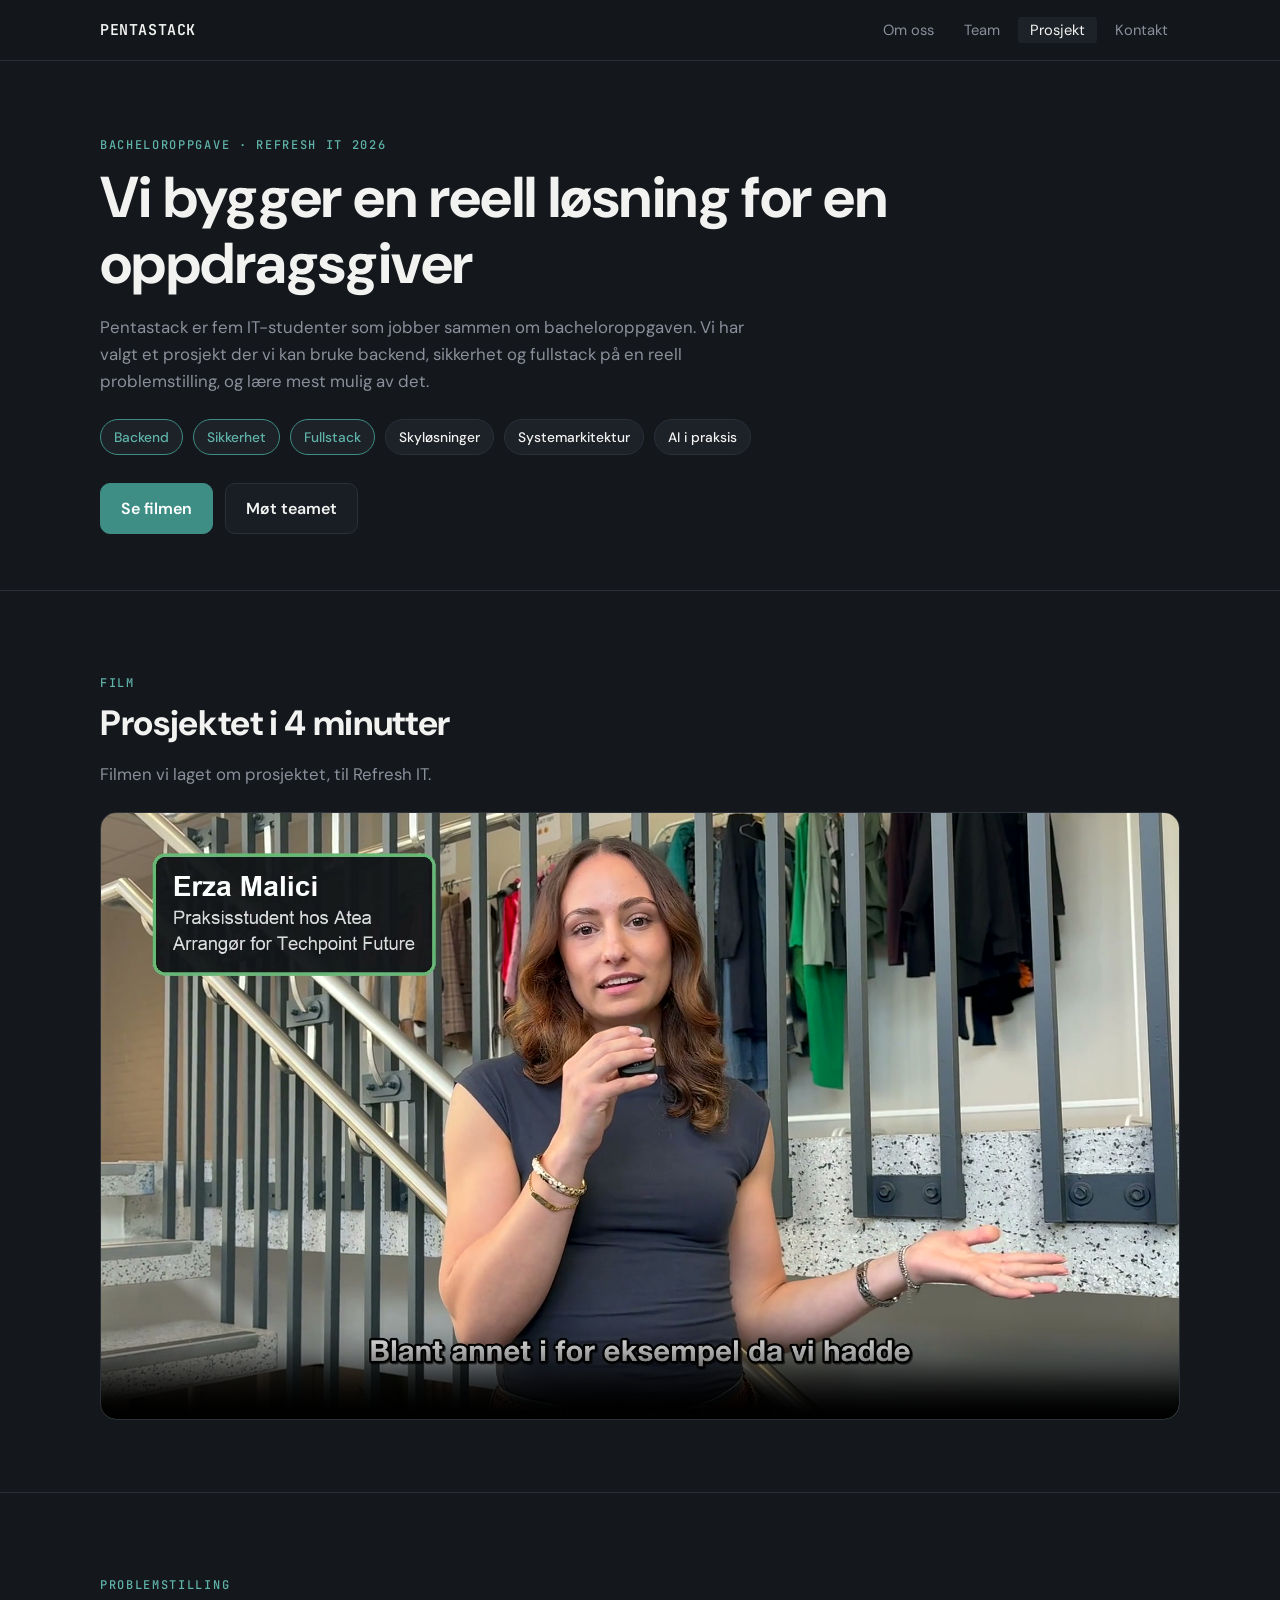
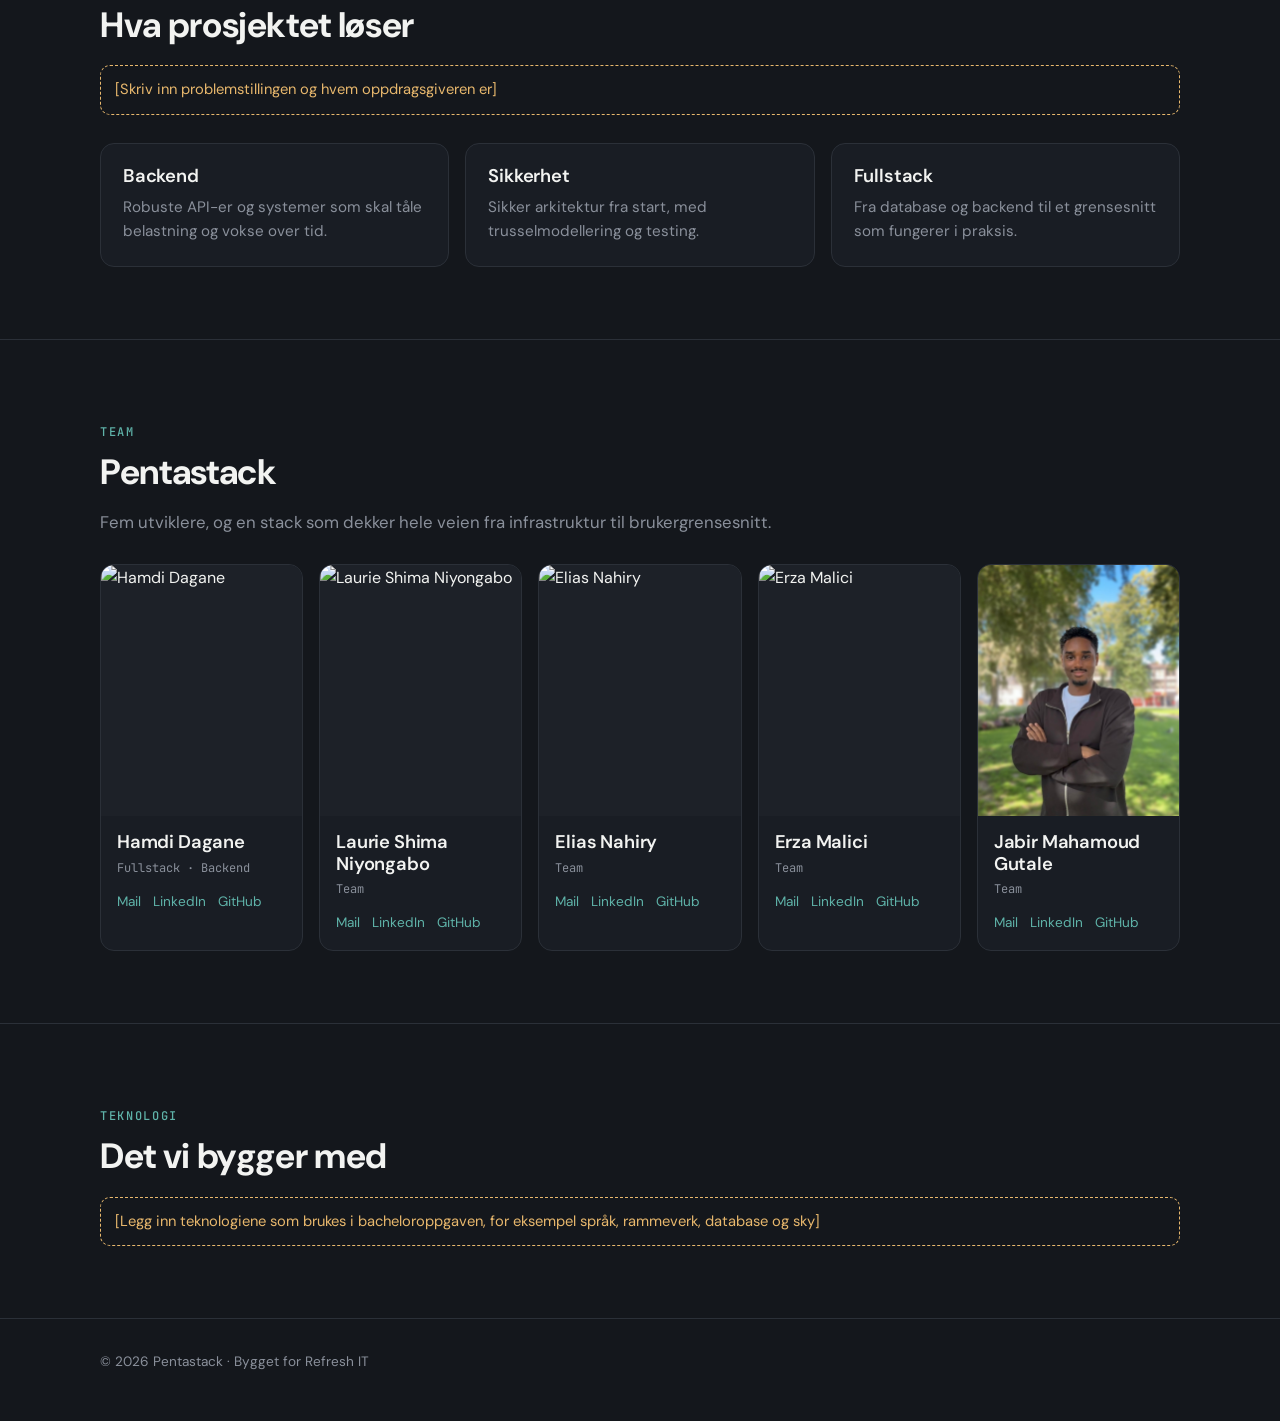
==== prosjekt.html @ d370e12f "Legg til prosjektside for bacheloroppgaven Ny side prosjekt.html med film, team og fokusområder, len" ====
<!doctype html>
<html lang="no">
<head>
<meta charset="utf-8">
<meta name="viewport" content="width=device-width, initial-scale=1">
<title>Prosjekt · Pentastack</title>
<meta name="description" content="Pentastack sin bacheloroppgave for Refresh IT 2026: backend, sikkerhet og fullstack.">
<link rel="preconnect" href="https://fonts.googleapis.com">
<link rel="preconnect" href="https://fonts.gstatic.com" crossorigin>
<link href="https://fonts.googleapis.com/css2?family=DM+Sans:wght@400;500;600;700&family=JetBrains+Mono:wght@400;500&display=swap" rel="stylesheet">
<style>
  :root {
    --ink: #14171C; --ink-soft: #1D2128; --line: #2B3038; --text: #F2F3F1; --muted: #8A909B;
    --accent: #3E8E85; --accent-soft: #5FB3A9; --surface: #191D24;
  }
  * { box-sizing: border-box; }
  html { scroll-behavior: smooth; }
  body { margin: 0; background: var(--ink); color: var(--text); font: 16px/1.6 "DM Sans", system-ui, sans-serif; -webkit-font-smoothing: antialiased; }
  a { color: inherit; }
  img { display: block; max-width: 100%; }
  .wrap { width: min(1080px, 100% - 32px); margin-inline: auto; }
  section { padding: 72px 0; border-top: 1px solid var(--line); }
  .eyebrow { font: 500 12px "JetBrains Mono", monospace; letter-spacing: .14em; text-transform: uppercase; color: var(--accent-soft); margin-bottom: 12px; }
  h1, h2, h3 { margin: 0; line-height: 1.15; letter-spacing: -.01em; }
  h1 { font-size: clamp(2.2rem, 5vw, 3.6rem); font-weight: 700; }
  h2 { font-size: clamp(1.6rem, 3.5vw, 2.2rem); font-weight: 700; margin-bottom: 12px; }
  h3 { font-size: 1.15rem; font-weight: 600; }
  .lead { color: var(--muted); max-width: 680px; font-size: 1.05rem; }

  /* Navigasjon */
  .nav { position: sticky; top: 0; z-index: 10; background: rgba(20,23,28,.92); backdrop-filter: blur(8px); border-bottom: 1px solid var(--line); }
  .nav .wrap { display: flex; align-items: center; justify-content: space-between; height: 60px; gap: 16px; }
  .brand { font: 600 15px "JetBrains Mono", monospace; text-decoration: none; letter-spacing: .04em; }
  .nav ul { display: flex; gap: 6px; list-style: none; margin: 0; padding: 0; overflow-x: auto; }
  .nav a.link { text-decoration: none; color: var(--muted); padding: 7px 12px; border-radius: 8px; font-size: .92rem; white-space: nowrap; }
  .nav a.link:hover, .nav a.link.active { color: var(--text); background: var(--ink-soft); }

  /* Hero */
  .hero { padding: 64px 0 56px; }
  .hero .meta { display: flex; flex-wrap: wrap; gap: 10px; margin-top: 24px; }
  .pill { display: inline-block; padding: 6px 13px; border-radius: 999px; border: 1px solid var(--line); background: var(--ink-soft); font-size: .86rem; font-weight: 500; color: var(--text); }
  .pill.accent { border-color: var(--accent); color: var(--accent-soft); }
  .btns { display: flex; flex-wrap: wrap; gap: 12px; margin-top: 28px; }
  .btn { display: inline-flex; align-items: center; padding: 12px 20px; border-radius: 10px; font-weight: 600; text-decoration: none; border: 1px solid var(--line); background: var(--surface); }
  .btn.primary { background: var(--accent); border-color: var(--accent); color: #fff; }

  /* Video */
  .video { border-radius: 16px; overflow: hidden; border: 1px solid var(--line); background: #000; }
  .video video { width: 100%; display: block; }

  /* Kort */
  .grid { display: grid; grid-template-columns: repeat(auto-fit, minmax(230px, 1fr)); gap: 16px; margin-top: 28px; }
  .card { background: var(--surface); border: 1px solid var(--line); border-radius: 14px; padding: 22px; }
  .card p { color: var(--muted); margin: 8px 0 0; font-size: .95rem; }
  .placeholder { color: #E8B86D; border: 1px dashed #E8B86D; border-radius: 10px; padding: 12px 14px; font-size: .92rem; }

  /* Team */
  .team { display: grid; grid-template-columns: repeat(auto-fit, minmax(200px, 1fr)); gap: 16px; margin-top: 28px; }
  .member { background: var(--surface); border: 1px solid var(--line); border-radius: 14px; overflow: hidden; }
  .member img { width: 100%; aspect-ratio: 4 / 5; object-fit: cover; object-position: 50% 25%; background: var(--ink-soft); }
  .member .info { padding: 16px; }
  .member small { color: var(--muted); font-family: "JetBrains Mono", monospace; font-size: .75rem; }
  .member .links { display: flex; gap: 12px; margin-top: 12px; font-size: .85rem; }
  .member .links a { color: var(--accent-soft); text-decoration: none; }
  .member .links a:hover { text-decoration: underline; }

  footer { padding: 32px 0 48px; border-top: 1px solid var(--line); color: var(--muted); font-size: .85rem; }
  @media (max-width: 640px) { section { padding: 52px 0; } .nav ul { display: none; } }
</style>
</head>
<body>

<nav class="nav">
  <div class="wrap">
    <a href="index.html" class="brand">PENTASTACK</a>
    <ul>
      <li><a class="link" href="index.html#om">Om oss</a></li>
      <li><a class="link" href="index.html#team">Team</a></li>
      <li><a class="link active" href="prosjekt.html">Prosjekt</a></li>
      <li><a class="link" href="index.html#kontakt">Kontakt</a></li>
    </ul>
  </div>
</nav>

<header class="hero">
  <div class="wrap">
    <p class="eyebrow">Bacheloroppgave · Refresh IT 2026</p>
    <h1>Vi bygger en reell løsning for en oppdragsgiver</h1>
    <p class="lead">Pentastack er fem IT-studenter som jobber sammen om bacheloroppgaven. Vi har valgt et prosjekt der vi kan bruke backend, sikkerhet og fullstack på en reell problemstilling, og lære mest mulig av det.</p>
    <div class="meta">
      <span class="pill accent">Backend</span>
      <span class="pill accent">Sikkerhet</span>
      <span class="pill accent">Fullstack</span>
      <span class="pill">Skyløsninger</span>
      <span class="pill">Systemarkitektur</span>
      <span class="pill">AI i praksis</span>
    </div>
    <div class="btns">
      <a class="btn primary" href="#film">Se filmen</a>
      <a class="btn" href="#team">Møt teamet</a>
    </div>
  </div>
</header>

<section id="film">
  <div class="wrap">
    <p class="eyebrow">Film</p>
    <h2>Prosjektet i 4 minutter</h2>
    <p class="lead">Filmen vi laget om prosjektet, til Refresh IT.</p>
    <div class="video" style="margin-top:24px">
      <video controls playsinline preload="metadata" poster="assets/video/refreshit-poster.jpg">
        <source src="assets/video/pentastack.mp4" type="video/mp4">
        Nettleseren din støtter ikke video.
      </video>
    </div>
  </div>
</section>

<section id="om">
  <div class="wrap">
    <p class="eyebrow">Problemstilling</p>
    <h2>Hva prosjektet løser</h2>
    <div class="placeholder" style="margin-top:20px">[Skriv inn problemstillingen og hvem oppdragsgiveren er]</div>
    <div class="grid">
      <div class="card"><h3>Backend</h3><p>Robuste API-er og systemer som skal tåle belastning og vokse over tid.</p></div>
      <div class="card"><h3>Sikkerhet</h3><p>Sikker arkitektur fra start, med trusselmodellering og testing.</p></div>
      <div class="card"><h3>Fullstack</h3><p>Fra database og backend til et grensesnitt som fungerer i praksis.</p></div>
    </div>
  </div>
</section>

<section id="team">
  <div class="wrap">
    <p class="eyebrow">Team</p>
    <h2>Pentastack</h2>
    <p class="lead">Fem utviklere, og en stack som dekker hele veien fra infrastruktur til brukergrensesnitt.</p>
    <div class="team">
      <div class="member"><img src="assets/Portretter/HamdiPortrett.PNG" alt="Hamdi Dagane"><div class="info"><h3>Hamdi Dagane</h3><small>Fullstack · Backend</small><div class="links"><a href="mailto:hamdi2005dagane@hotmail.com">Mail</a><a href="https://www.linkedin.com/in/hamdi-a-dagane-592a52226/">LinkedIn</a><a href="https://github.com/Hamdi205">GitHub</a></div></div></div>
      <div class="member"><img src="assets/Portretter/LauriePorttrett.PNG" alt="Laurie Shima Niyongabo"><div class="info"><h3>Laurie Shima Niyongabo</h3><small>Team</small><div class="links"><a href="mailto:laurie.niyongabo@gmail.com">Mail</a><a href="https://www.linkedin.com/in/laurie-shima-niyongabo-3408b9352/">LinkedIn</a><a href="https://github.com/laurieniyongabo">GitHub</a></div></div></div>
      <div class="member"><img src="assets/Portretter/EliasPortrett.PNG" alt="Elias Nahiry"><div class="info"><h3>Elias Nahiry</h3><small>Team</small><div class="links"><a href="mailto:esnahiry@uia.no">Mail</a><a href="https://www.linkedin.com/in/elias-nahiry-025734388/">LinkedIn</a><a href="https://github.com/eliasnahiry">GitHub</a></div></div></div>
      <div class="member"><img src="assets/Portretter/ErzaPortrett.PNG" alt="Erza Malici"><div class="info"><h3>Erza Malici</h3><small>Team</small><div class="links"><a href="mailto:erzam@uia.no">Mail</a><a href="https://www.linkedin.com/in/erza-malici/">LinkedIn</a><a href="https://github.com/erzamalici">GitHub</a></div></div></div>
      <div class="member"><img src="assets/Portretter/JabirPortrett.jpg" alt="Jabir Mahamoud Gutale"><div class="info"><h3>Jabir Mahamoud Gutale</h3><small>Team</small><div class="links"><a href="mailto:Jabirmg1911@gmail.com">Mail</a><a href="https://www.linkedin.com/in/jabir-mahamoud-gutale/">LinkedIn</a><a href="https://github.com/JabirMAG">GitHub</a></div></div></div>
    </div>
  </div>
</section>

<section id="teknologi">
  <div class="wrap">
    <p class="eyebrow">Teknologi</p>
    <h2>Det vi bygger med</h2>
    <div class="placeholder" style="margin-top:20px">[Legg inn teknologiene som brukes i bacheloroppgaven, for eksempel språk, rammeverk, database og sky]</div>
  </div>
</section>

<footer>
  <div class="wrap">© 2026 Pentastack · Bygget for Refresh IT</div>
</footer>

</body>
</html>
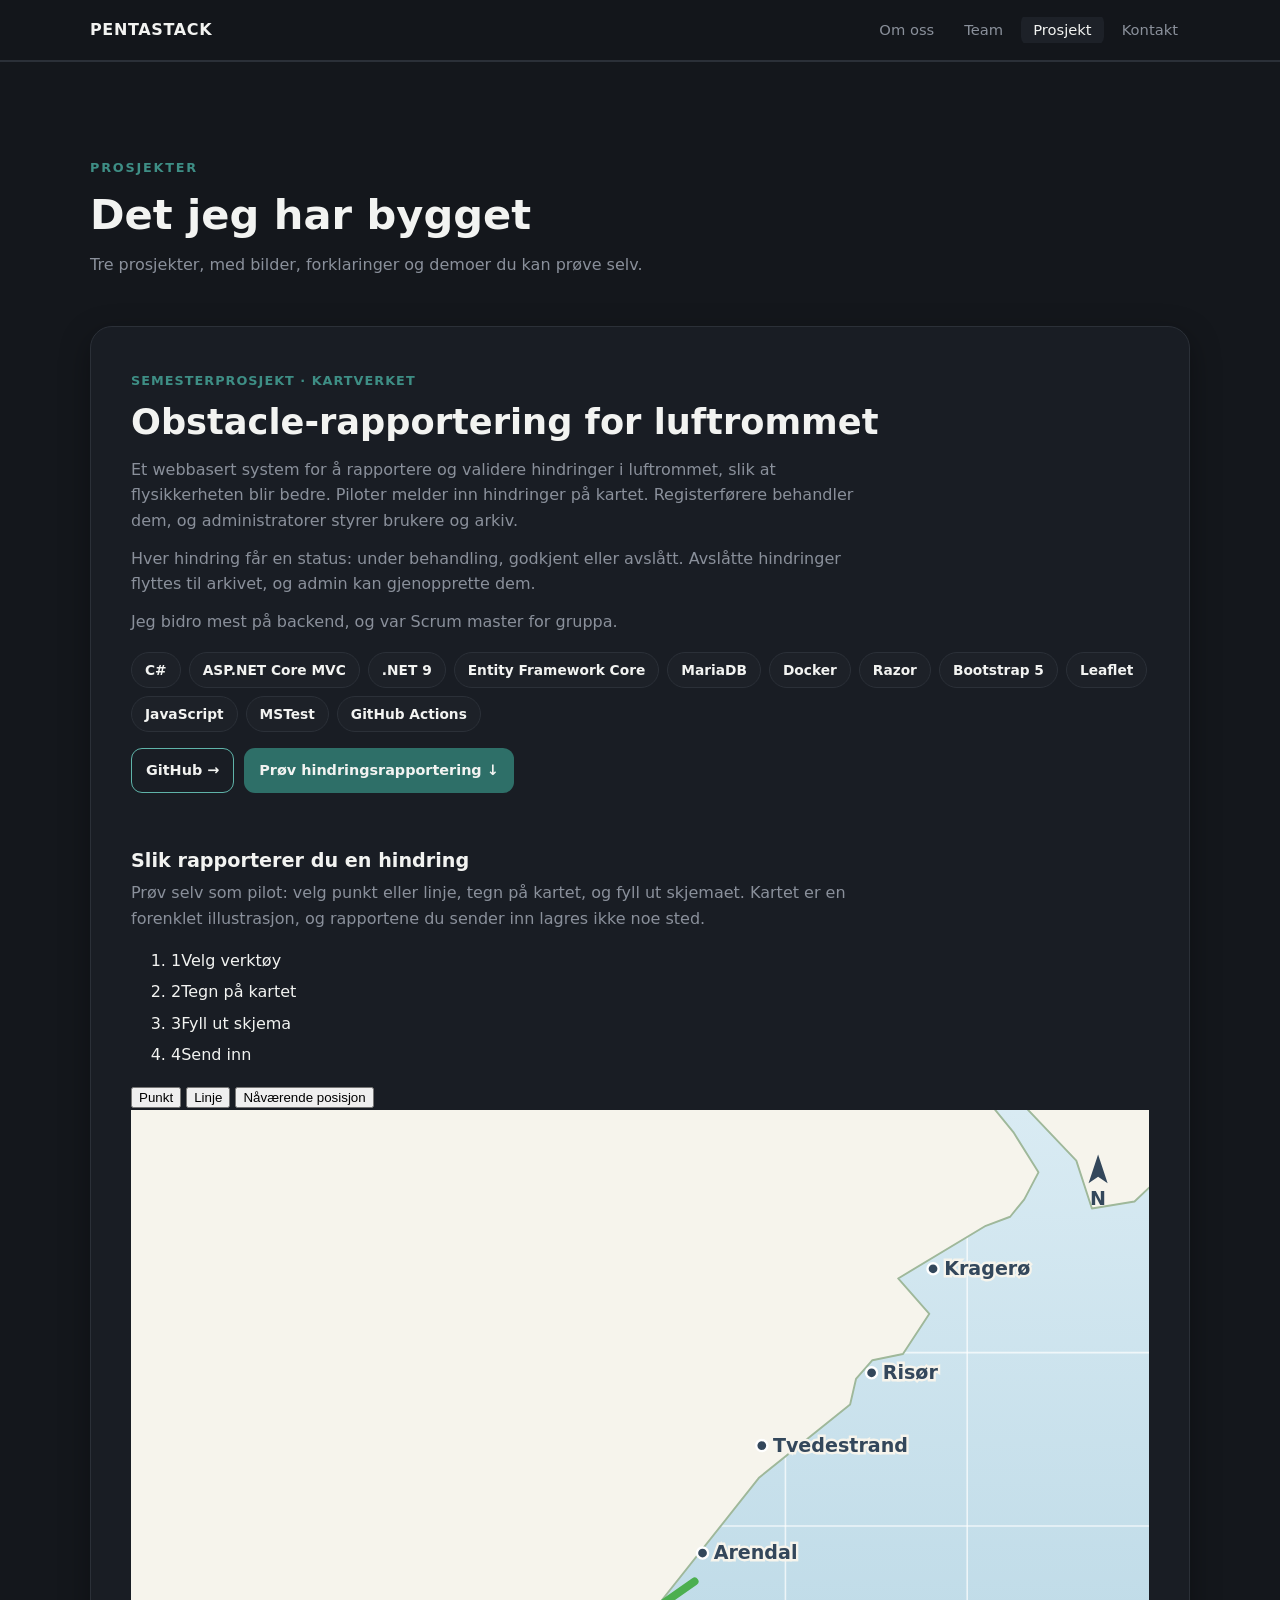
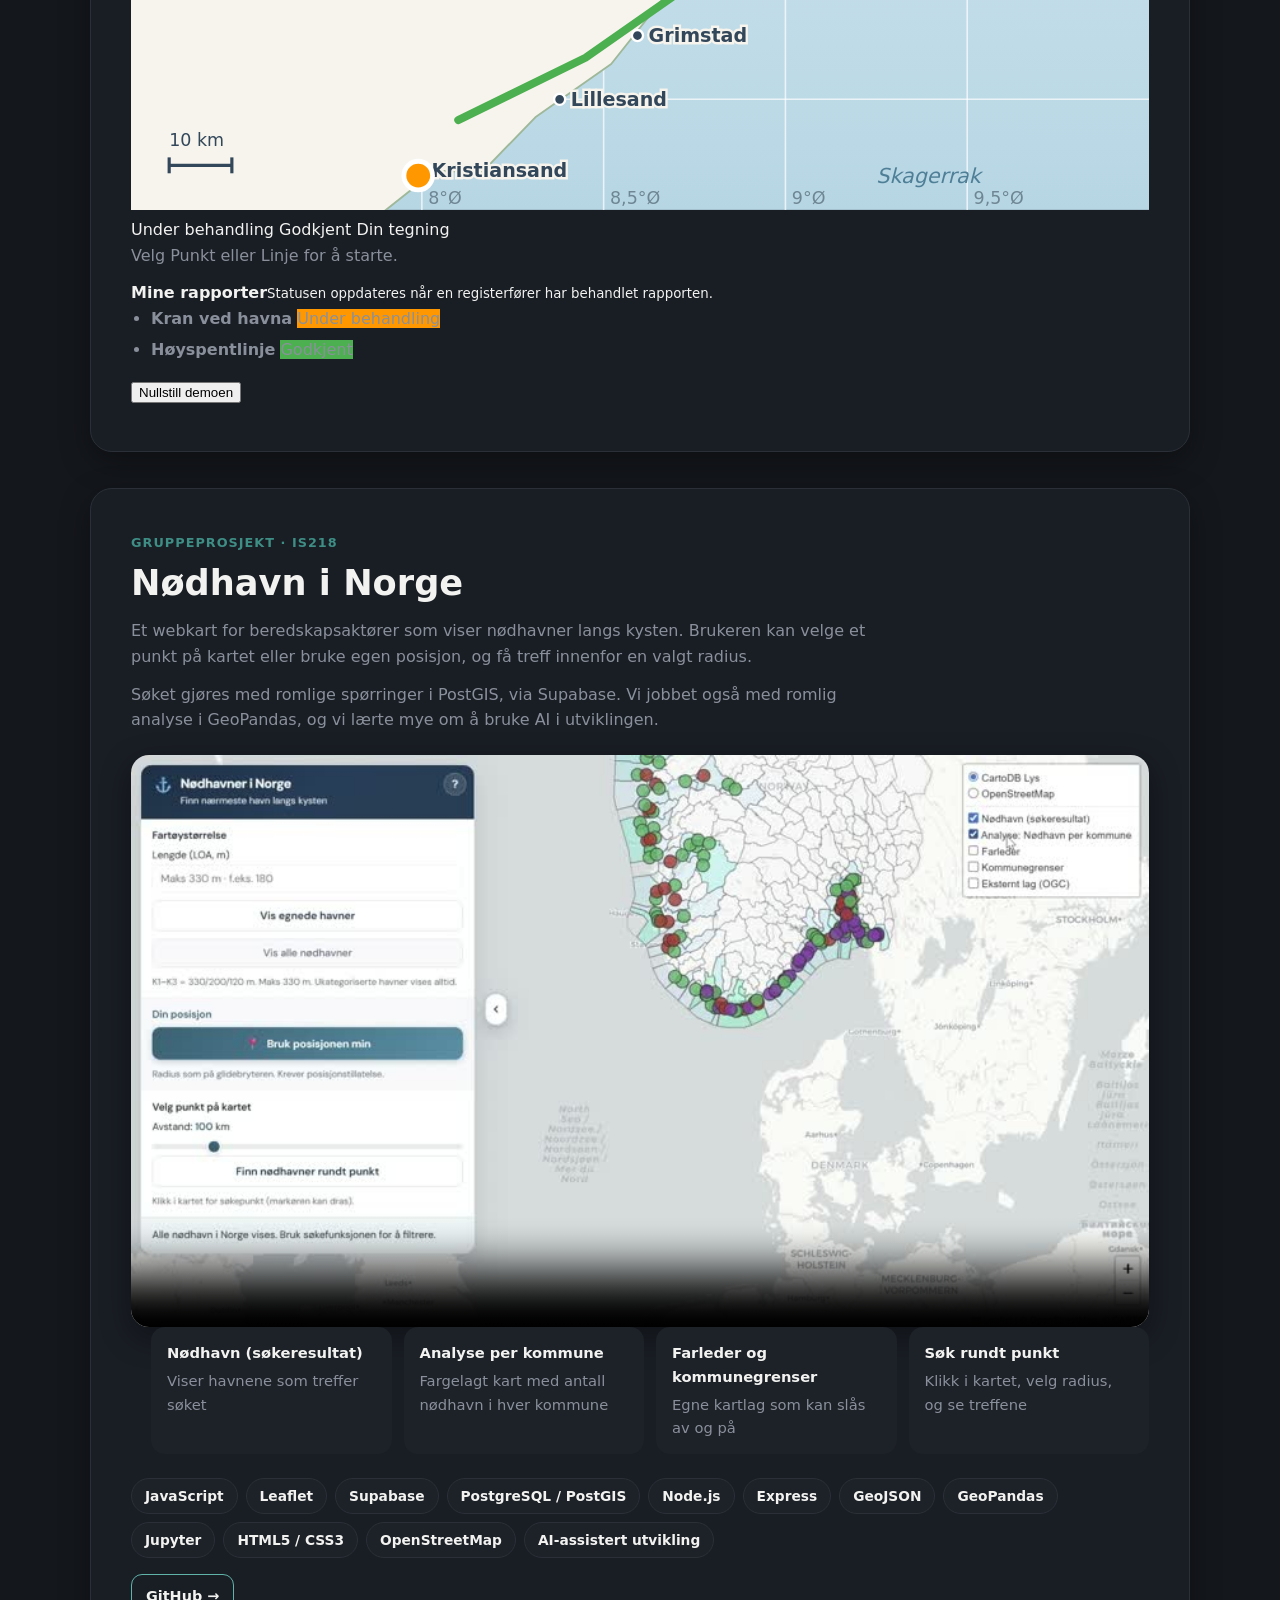
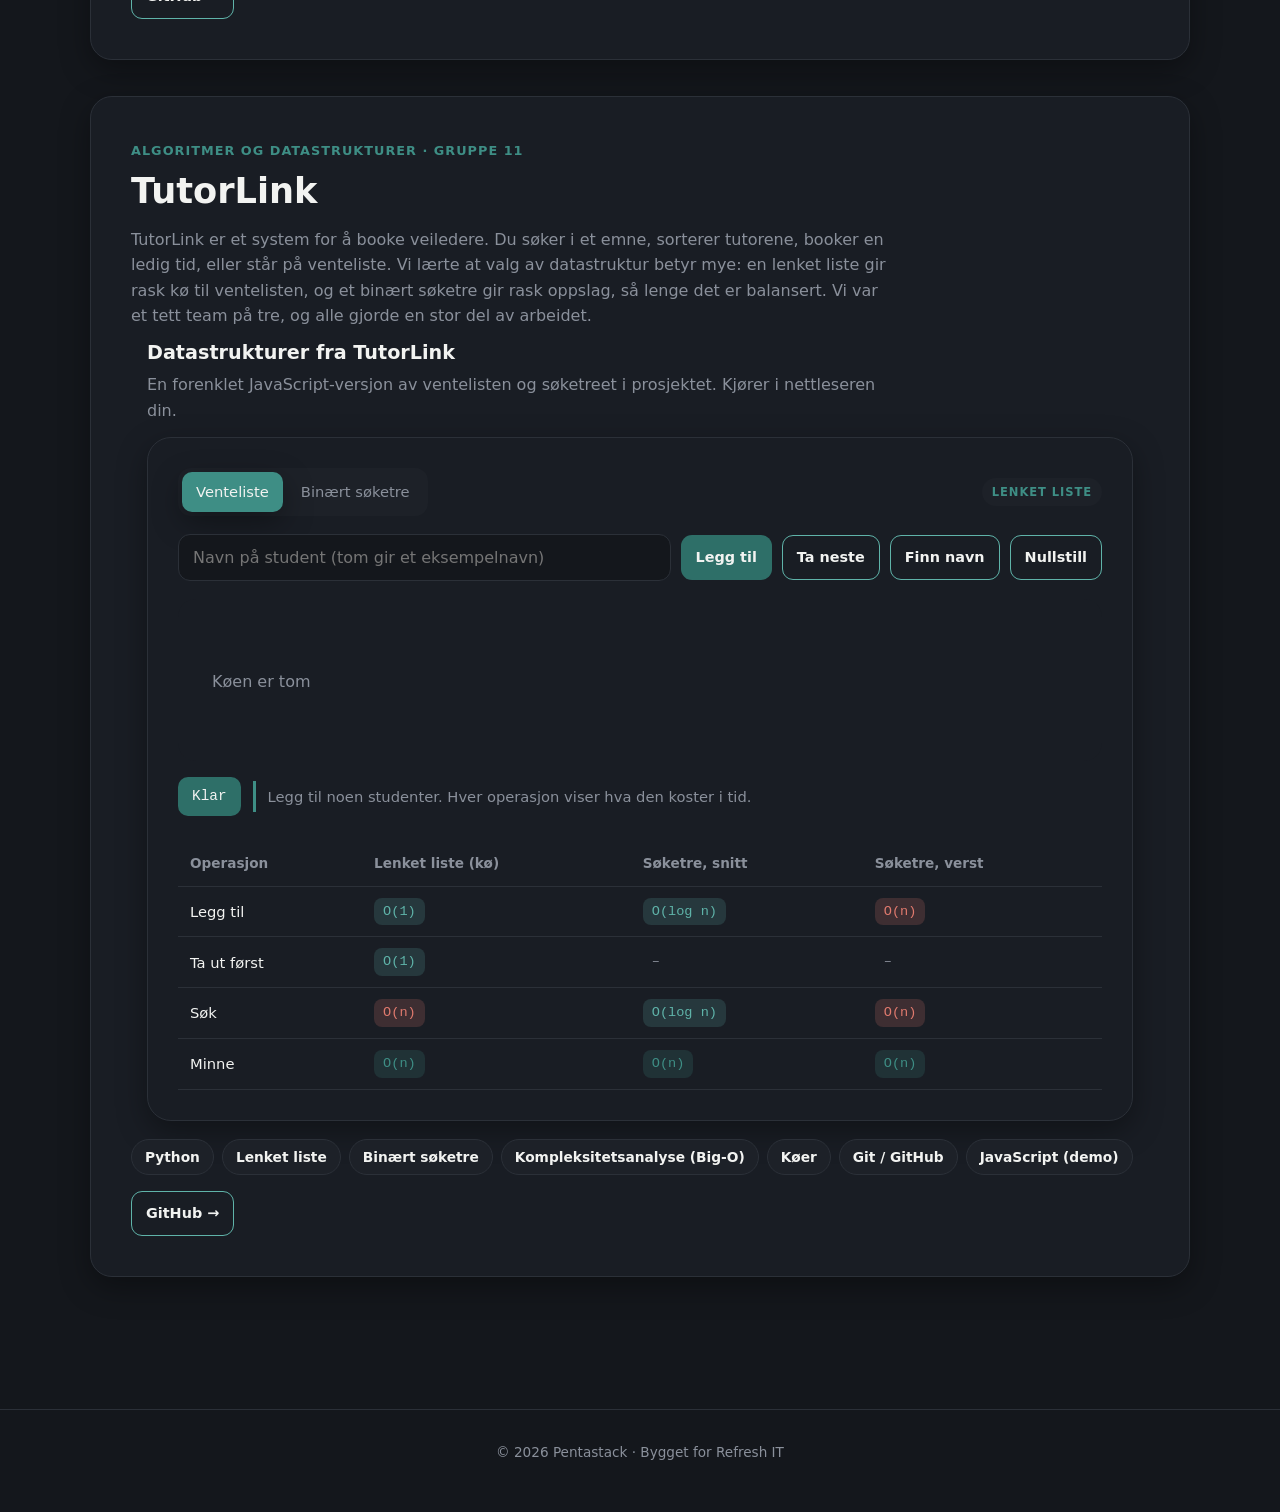
==== commit 299470da: "Prosjektsiden i samme oppsett som portefølje-prosjektene Viser Kartverket, Nødhavn og TutorLink med " ====
--- a/prosjekt.html
+++ b/prosjekt.html
@@ -1,72 +1,14 @@
 <!doctype html>
-<html lang="no">
+<html lang="no" data-theme="dark">
 <head>
 <meta charset="utf-8">
 <meta name="viewport" content="width=device-width, initial-scale=1">
 <title>Prosjekt · Pentastack</title>
-<meta name="description" content="Pentastack sin bacheloroppgave for Refresh IT 2026: backend, sikkerhet og fullstack.">
+<meta name="description" content="Pentastack sine prosjekter: Kartverket, Nødhavn og TutorLink, med demoer og lenker til GitHub.">
 <link rel="preconnect" href="https://fonts.googleapis.com">
 <link rel="preconnect" href="https://fonts.gstatic.com" crossorigin>
-<link href="https://fonts.googleapis.com/css2?family=DM+Sans:wght@400;500;600;700&family=JetBrains+Mono:wght@400;500&display=swap" rel="stylesheet">
-<style>
-  :root {
-    --ink: #14171C; --ink-soft: #1D2128; --line: #2B3038; --text: #F2F3F1; --muted: #8A909B;
-    --accent: #3E8E85; --accent-soft: #5FB3A9; --surface: #191D24;
-  }
-  * { box-sizing: border-box; }
-  html { scroll-behavior: smooth; }
-  body { margin: 0; background: var(--ink); color: var(--text); font: 16px/1.6 "DM Sans", system-ui, sans-serif; -webkit-font-smoothing: antialiased; }
-  a { color: inherit; }
-  img { display: block; max-width: 100%; }
-  .wrap { width: min(1080px, 100% - 32px); margin-inline: auto; }
-  section { padding: 72px 0; border-top: 1px solid var(--line); }
-  .eyebrow { font: 500 12px "JetBrains Mono", monospace; letter-spacing: .14em; text-transform: uppercase; color: var(--accent-soft); margin-bottom: 12px; }
-  h1, h2, h3 { margin: 0; line-height: 1.15; letter-spacing: -.01em; }
-  h1 { font-size: clamp(2.2rem, 5vw, 3.6rem); font-weight: 700; }
-  h2 { font-size: clamp(1.6rem, 3.5vw, 2.2rem); font-weight: 700; margin-bottom: 12px; }
-  h3 { font-size: 1.15rem; font-weight: 600; }
-  .lead { color: var(--muted); max-width: 680px; font-size: 1.05rem; }
-
-  /* Navigasjon */
-  .nav { position: sticky; top: 0; z-index: 10; background: rgba(20,23,28,.92); backdrop-filter: blur(8px); border-bottom: 1px solid var(--line); }
-  .nav .wrap { display: flex; align-items: center; justify-content: space-between; height: 60px; gap: 16px; }
-  .brand { font: 600 15px "JetBrains Mono", monospace; text-decoration: none; letter-spacing: .04em; }
-  .nav ul { display: flex; gap: 6px; list-style: none; margin: 0; padding: 0; overflow-x: auto; }
-  .nav a.link { text-decoration: none; color: var(--muted); padding: 7px 12px; border-radius: 8px; font-size: .92rem; white-space: nowrap; }
-  .nav a.link:hover, .nav a.link.active { color: var(--text); background: var(--ink-soft); }
-
-  /* Hero */
-  .hero { padding: 64px 0 56px; }
-  .hero .meta { display: flex; flex-wrap: wrap; gap: 10px; margin-top: 24px; }
-  .pill { display: inline-block; padding: 6px 13px; border-radius: 999px; border: 1px solid var(--line); background: var(--ink-soft); font-size: .86rem; font-weight: 500; color: var(--text); }
-  .pill.accent { border-color: var(--accent); color: var(--accent-soft); }
-  .btns { display: flex; flex-wrap: wrap; gap: 12px; margin-top: 28px; }
-  .btn { display: inline-flex; align-items: center; padding: 12px 20px; border-radius: 10px; font-weight: 600; text-decoration: none; border: 1px solid var(--line); background: var(--surface); }
-  .btn.primary { background: var(--accent); border-color: var(--accent); color: #fff; }
-
-  /* Video */
-  .video { border-radius: 16px; overflow: hidden; border: 1px solid var(--line); background: #000; }
-  .video video { width: 100%; display: block; }
-
-  /* Kort */
-  .grid { display: grid; grid-template-columns: repeat(auto-fit, minmax(230px, 1fr)); gap: 16px; margin-top: 28px; }
-  .card { background: var(--surface); border: 1px solid var(--line); border-radius: 14px; padding: 22px; }
-  .card p { color: var(--muted); margin: 8px 0 0; font-size: .95rem; }
-  .placeholder { color: #E8B86D; border: 1px dashed #E8B86D; border-radius: 10px; padding: 12px 14px; font-size: .92rem; }
-
-  /* Team */
-  .team { display: grid; grid-template-columns: repeat(auto-fit, minmax(200px, 1fr)); gap: 16px; margin-top: 28px; }
-  .member { background: var(--surface); border: 1px solid var(--line); border-radius: 14px; overflow: hidden; }
-  .member img { width: 100%; aspect-ratio: 4 / 5; object-fit: cover; object-position: 50% 25%; background: var(--ink-soft); }
-  .member .info { padding: 16px; }
-  .member small { color: var(--muted); font-family: "JetBrains Mono", monospace; font-size: .75rem; }
-  .member .links { display: flex; gap: 12px; margin-top: 12px; font-size: .85rem; }
-  .member .links a { color: var(--accent-soft); text-decoration: none; }
-  .member .links a:hover { text-decoration: underline; }
-
-  footer { padding: 32px 0 48px; border-top: 1px solid var(--line); color: var(--muted); font-size: .85rem; }
-  @media (max-width: 640px) { section { padding: 52px 0; } .nav ul { display: none; } }
-</style>
+<link href="https://fonts.googleapis.com/css2?family=DM+Sans:wght@400;500;600;700;800&display=swap" rel="stylesheet">
+<link rel="stylesheet" href="assets/prosjekt.css">
 </head>
 <body>
 
@@ -82,79 +24,707 @@
   </div>
 </nav>
 
-<header class="hero">
+<main class="page-top">
+<section id="prosjekter">
   <div class="wrap">
-    <p class="eyebrow">Bacheloroppgave · Refresh IT 2026</p>
-    <h1>Vi bygger en reell løsning for en oppdragsgiver</h1>
-    <p class="lead">Pentastack er fem IT-studenter som jobber sammen om bacheloroppgaven. Vi har valgt et prosjekt der vi kan bruke backend, sikkerhet og fullstack på en reell problemstilling, og lære mest mulig av det.</p>
-    <div class="meta">
-      <span class="pill accent">Backend</span>
-      <span class="pill accent">Sikkerhet</span>
-      <span class="pill accent">Fullstack</span>
-      <span class="pill">Skyløsninger</span>
-      <span class="pill">Systemarkitektur</span>
-      <span class="pill">AI i praksis</span>
+    <p class="eyebrow reveal">Prosjekter</p>
+    <h2 class="section-title reveal">Det jeg har bygget</h2>
+    <p class="section-intro reveal">Tre prosjekter, med bilder, forklaringer og demoer du kan prøve selv.</p>
+    
+<article class="proj reveal" id="kartverket">
+  <div class="wrap-inner">
+    <span class="meta">Semesterprosjekt · Kartverket</span>
+    <h2>Obstacle-rapportering for luftrommet</h2>
+    <p>Et webbasert system for å rapportere og validere hindringer i luftrommet, slik at flysikkerheten blir bedre. Piloter melder inn hindringer på kartet. Registerførere behandler dem, og administratorer styrer brukere og arkiv.</p>
+    <p>Hver hindring får en status: under behandling, godkjent eller avslått. Avslåtte hindringer flyttes til arkivet, og admin kan gjenopprette dem.</p>
+    <p>Jeg bidro mest på backend, og var Scrum master for gruppa.</p>
+    <div class="pills"><span class="pill-tech">C#</span><span class="pill-tech">ASP.NET Core MVC</span><span class="pill-tech">.NET 9</span><span class="pill-tech">Entity Framework Core</span><span class="pill-tech">MariaDB</span><span class="pill-tech">Docker</span><span class="pill-tech">Razor</span><span class="pill-tech">Bootstrap 5</span><span class="pill-tech">Leaflet</span><span class="pill-tech">JavaScript</span><span class="pill-tech">MSTest</span><span class="pill-tech">GitHub Actions</span></div>
+    <div class="proj-links">
+      <a class="btn sm" href="https://github.com/JabirMAG/kartverket-obstacle" target="_blank" rel="noopener">GitHub →</a>
+      <a class="btn sm primary" href="#kartverket-demo">Prøv hindringsrapportering ↓</a>
     </div>
-    <div class="btns">
-      <a class="btn primary" href="#film">Se filmen</a>
-      <a class="btn" href="#team">Møt teamet</a>
+  
+    <div class="demo-wrap" id="kartverket-demo">
+<h3 class="demo-title reveal" style="margin-top:56px">Slik rapporterer du en hindring</h3>
+    <p class="demo-lead reveal">Prøv selv som pilot: velg punkt eller linje, tegn på kartet, og fyll ut skjemaet. Kartet er en forenklet illustrasjon, og rapportene du sender inn lagres ikke noe sted.</p>
+    <div class="kv reveal" id="kv">
+      <ol class="kv-steps" aria-label="Fremdrift">
+        <li data-step="1"><span>1</span>Velg verktøy</li>
+        <li data-step="2"><span>2</span>Tegn på kartet</li>
+        <li data-step="3"><span>3</span>Fyll ut skjema</li>
+        <li data-step="4"><span>4</span>Send inn</li>
+      </ol>
+      <div class="kv-grid">
+        <div class="kv-mapcol">
+          <div class="kv-tools">
+            <button class="kv-btn mint" id="kvPoint" aria-pressed="false">Punkt</button>
+            <button class="kv-btn mint" id="kvLine" aria-pressed="false">Linje</button>
+            <button class="kv-btn mint" id="kvHere">Nåværende posisjon</button>
+            <button class="kv-btn finish" id="kvFinish" hidden>Fullfør linje</button>
+          </div>
+          <div class="kv-map">
+            <svg id="kvMap" viewBox="0 0 640 440" role="img" aria-label="Illustrasjonskart. Klikk for å tegne et punkt eller en linje."></svg>
+          </div>
+          <div class="kv-legend">
+            <span><i style="background:#ff9800"></i>Under behandling</span>
+            <span><i style="background:#4caf50"></i>Godkjent</span>
+            <span><i style="background:#ff6b00"></i>Din tegning</span>
+          </div>
+          <p class="kv-hint" id="kvHint">Velg Punkt eller Linje for å starte.</p>
+        </div>
+
+        <div class="kv-side">
+          <div class="kv-card" id="kvFormCard" hidden>
+            <div class="kv-card-head">
+              <b>Registrer en hindring</b>
+              <small>Fyll inn hindringens detaljer nedenfor.</small>
+            </div>
+            <form id="kvForm" novalidate>
+              <p class="kv-warn" id="kvWarn" hidden><strong>⚠ Advarsel:</strong> <span id="kvWarnText"></span></p>
+              <label class="kv-field">Hindringens navn
+                <input id="kvName" maxlength="60" placeholder="f.eks. Høyspentledning, kran">
+              </label>
+              <label class="kv-field">Høyde (meter)
+                <input id="kvHeight" type="number" step="0.01" min="0" placeholder="f.eks. 2,5">
+              </label>
+              <label class="kv-field">Beskrivelse
+                <textarea id="kvDesc" rows="3" maxlength="300" placeholder="Beskriv hindringen, plassering, materiale osv."></textarea>
+              </label>
+              <p class="kv-err" id="kvErr" role="alert"></p>
+              <div class="kv-actions">
+                <button type="button" class="kv-btn red" id="kvCancel">Avbryt</button>
+                <button type="button" class="kv-btn orange" id="kvQuick">Hurtigknapp</button>
+                <button type="submit" class="kv-btn green">Send inn</button>
+              </div>
+              <p class="kv-note">Hurtigknappen lagrer bare posisjonen. Du kan fylle ut resten senere.</p>
+            </form>
+          </div>
+
+          <div class="kv-card">
+            <div class="kv-card-head"><b>Mine rapporter</b><small>Statusen oppdateres når en registerfører har behandlet rapporten.</small></div>
+            <ul class="kv-list" id="kvList"></ul>
+          </div>
+
+          <ol class="kv-log" id="kvLog" aria-live="polite"></ol>
+          <button class="kv-link" id="kvReset">Nullstill demoen</button>
+        </div>
+      </div>
+    </div>
+    </div>
+</div>
+</article>
+
+    
+<article class="proj reveal" id="nodhavn">
+  <span class="meta">Gruppeprosjekt · IS218</span>
+  <h2>Nødhavn i Norge</h2>
+  <p>Et webkart for beredskapsaktører som viser nødhavner langs kysten. Brukeren kan velge et punkt på kartet eller bruke egen posisjon, og få treff innenfor en valgt radius.</p>
+  <p>Søket gjøres med romlige spørringer i PostGIS, via Supabase. Vi jobbet også med romlig analyse i GeoPandas, og vi lærte mye om å bruke AI i utviklingen.</p>
+  <div class="demo-wrap">
+    <div class="video-frame">
+        <video controls playsinline preload="metadata" poster="assets/nodhavn-poster.jpg">
+          <source src="assets/nodhavn-demo.mp4" type="video/mp4">
+          Nettleseren din støtter ikke video.
+        </video>
+      </div>
+      <ul class="layer-list">
+        <li><b>Nødhavn (søkeresultat)</b>Viser havnene som treffer søket</li>
+        <li><b>Analyse per kommune</b>Fargelagt kart med antall nødhavn i hver kommune</li>
+        <li><b>Farleder og kommunegrenser</b>Egne kartlag som kan slås av og på</li>
+        <li><b>Søk rundt punkt</b>Klikk i kartet, velg radius, og se treffene</li>
+      </ul>
+  </div>
+  <div class="pills"><span class="pill-tech">JavaScript</span><span class="pill-tech">Leaflet</span><span class="pill-tech">Supabase</span><span class="pill-tech">PostgreSQL / PostGIS</span><span class="pill-tech">Node.js</span><span class="pill-tech">Express</span><span class="pill-tech">GeoJSON</span><span class="pill-tech">GeoPandas</span><span class="pill-tech">Jupyter</span><span class="pill-tech">HTML5 / CSS3</span><span class="pill-tech">OpenStreetMap</span><span class="pill-tech">AI-assistert utvikling</span></div>
+  <div class="proj-links">
+    <a class="btn sm" href="https://github.com/FanuelHab/Geografiske-informasjonssystem-og-AI-prosjekt" target="_blank" rel="noopener">GitHub →</a>
+  </div>
+</article>
+
+    
+<article class="proj reveal" id="tutorlink">
+  <span class="meta">Algoritmer og datastrukturer · Gruppe 11</span>
+  <h2>TutorLink</h2>
+  <p>TutorLink er et system for å booke veiledere. Du søker i et emne, sorterer tutorene, booker en ledig tid, eller står på venteliste. Vi lærte at valg av datastruktur betyr mye: en lenket liste gir rask kø til ventelisten, og et binært søketre gir rask oppslag, så lenge det er balansert. Vi var et tett team på tre, og alle gjorde en stor del av arbeidet.</p>
+  
+  <div class="wrap">
+    <h3 class="demo-title reveal">Datastrukturer fra TutorLink</h3>
+    <p class="demo-lead reveal">En forenklet JavaScript-versjon av ventelisten og søketreet i prosjektet. Kjører i nettleseren din.</p>
+
+    <div class="demo-shell reveal">
+      <div class="demo-head">
+        <div class="seg" role="tablist" aria-label="Velg datastruktur">
+          <button role="tab" aria-selected="true" aria-controls="panel-queue" data-tab="queue">Venteliste</button>
+          <button role="tab" aria-selected="false" aria-controls="panel-bst" data-tab="bst">Binært søketre</button>
+        </div>
+        <span class="pill" id="tabPill">Lenket liste</span>
+      </div>
+
+      <div id="panel-queue" role="tabpanel">
+        <div class="toolbar">
+          <input id="qName" class="field" placeholder="Navn på student (tom gir et eksempelnavn)" aria-label="Navn på student">
+          <button class="btn primary sm" id="qAdd">Legg til</button>
+          <button class="btn sm" id="qNext">Ta neste</button>
+          <button class="btn sm" id="qFind">Finn navn</button>
+          <button class="btn sm" id="qReset">Nullstill</button>
+        </div>
+        <div class="stage">
+          <div class="qtrack" id="qView" aria-live="polite"></div>
+        </div>
+        <div class="readout">
+          <span class="bigo" id="qBigo">Klar</span>
+          <div class="log" id="qLog">Legg til noen studenter. Hver operasjon viser hva den koster i tid.</div>
+        </div>
+      </div>
+
+      <div id="panel-bst" role="tabpanel" hidden>
+        <div class="toolbar">
+          <input id="bKey" class="field" placeholder="Navn, f.eks. Mina" aria-label="Navn til søketreet">
+          <button class="btn primary sm" id="bInsert">Sett inn</button>
+          <button class="btn sm" id="bSearch">Søk</button>
+          <button class="btn sm" id="bSorted">Sett inn sortert</button>
+          <button class="btn sm" id="bReset">Nullstill</button>
+        </div>
+        <div class="stage">
+          <div class="tree-stage" id="bView" aria-live="polite"></div>
+        </div>
+        <div class="readout">
+          <span class="bigo" id="bBigo">Klar</span>
+          <div class="log" id="bLog">Prøv «Sett inn sortert». Treet blir en kjede, og da mister vi O(log n).</div>
+        </div>
+      </div>
+
+      <div class="complexity">
+        <table>
+          <thead>
+            <tr><th>Operasjon</th><th>Lenket liste (kø)</th><th>Søketre, snitt</th><th>Søketre, verst</th></tr>
+          </thead>
+          <tbody>
+            <tr><td>Legg til</td><td><span class="cx good">O(1)</span></td><td><span class="cx good">O(log n)</span></td><td><span class="cx bad">O(n)</span></td></tr>
+            <tr><td>Ta ut først</td><td><span class="cx good">O(1)</span></td><td><span class="cx none">–</span></td><td><span class="cx none">–</span></td></tr>
+            <tr><td>Søk</td><td><span class="cx bad">O(n)</span></td><td><span class="cx good">O(log n)</span></td><td><span class="cx bad">O(n)</span></td></tr>
+            <tr><td>Minne</td><td><span class="cx mid">O(n)</span></td><td><span class="cx mid">O(n)</span></td><td><span class="cx mid">O(n)</span></td></tr>
+          </tbody>
+        </table>
+      </div>
     </div>
   </div>
-</header>
-
-<section id="film">
-  <div class="wrap">
-    <p class="eyebrow">Film</p>
-    <h2>Prosjektet i 4 minutter</h2>
-    <p class="lead">Filmen vi laget om prosjektet, til Refresh IT.</p>
-    <div class="video" style="margin-top:24px">
-      <video controls playsinline preload="metadata" poster="assets/video/refreshit-poster.jpg">
-        <source src="assets/video/pentastack.mp4" type="video/mp4">
-        Nettleseren din støtter ikke video.
-      </video>
-    </div>
+
+  <div class="pills"><span class="pill-tech">Python</span><span class="pill-tech">Lenket liste</span><span class="pill-tech">Binært søketre</span><span class="pill-tech">Kompleksitetsanalyse (Big-O)</span><span class="pill-tech">Køer</span><span class="pill-tech">Git / GitHub</span><span class="pill-tech">JavaScript (demo)</span></div>
+  <div class="proj-links">
+    <a class="btn sm" href="https://github.com/erzamalici/algoritms-and-data-structures-gruppe-11" target="_blank" rel="noopener">GitHub →</a>
+  </div>
+</article>
   </div>
 </section>
 
-<section id="om">
-  <div class="wrap">
-    <p class="eyebrow">Problemstilling</p>
-    <h2>Hva prosjektet løser</h2>
-    <div class="placeholder" style="margin-top:20px">[Skriv inn problemstillingen og hvem oppdragsgiveren er]</div>
-    <div class="grid">
-      <div class="card"><h3>Backend</h3><p>Robuste API-er og systemer som skal tåle belastning og vokse over tid.</p></div>
-      <div class="card"><h3>Sikkerhet</h3><p>Sikker arkitektur fra start, med trusselmodellering og testing.</p></div>
-      <div class="card"><h3>Fullstack</h3><p>Fra database og backend til et grensesnitt som fungerer i praksis.</p></div>
-    </div>
-  </div>
-</section>
-
-<section id="team">
-  <div class="wrap">
-    <p class="eyebrow">Team</p>
-    <h2>Pentastack</h2>
-    <p class="lead">Fem utviklere, og en stack som dekker hele veien fra infrastruktur til brukergrensesnitt.</p>
-    <div class="team">
-      <div class="member"><img src="assets/Portretter/HamdiPortrett.PNG" alt="Hamdi Dagane"><div class="info"><h3>Hamdi Dagane</h3><small>Fullstack · Backend</small><div class="links"><a href="mailto:hamdi2005dagane@hotmail.com">Mail</a><a href="https://www.linkedin.com/in/hamdi-a-dagane-592a52226/">LinkedIn</a><a href="https://github.com/Hamdi205">GitHub</a></div></div></div>
-      <div class="member"><img src="assets/Portretter/LauriePorttrett.PNG" alt="Laurie Shima Niyongabo"><div class="info"><h3>Laurie Shima Niyongabo</h3><small>Team</small><div class="links"><a href="mailto:laurie.niyongabo@gmail.com">Mail</a><a href="https://www.linkedin.com/in/laurie-shima-niyongabo-3408b9352/">LinkedIn</a><a href="https://github.com/laurieniyongabo">GitHub</a></div></div></div>
-      <div class="member"><img src="assets/Portretter/EliasPortrett.PNG" alt="Elias Nahiry"><div class="info"><h3>Elias Nahiry</h3><small>Team</small><div class="links"><a href="mailto:esnahiry@uia.no">Mail</a><a href="https://www.linkedin.com/in/elias-nahiry-025734388/">LinkedIn</a><a href="https://github.com/eliasnahiry">GitHub</a></div></div></div>
-      <div class="member"><img src="assets/Portretter/ErzaPortrett.PNG" alt="Erza Malici"><div class="info"><h3>Erza Malici</h3><small>Team</small><div class="links"><a href="mailto:erzam@uia.no">Mail</a><a href="https://www.linkedin.com/in/erza-malici/">LinkedIn</a><a href="https://github.com/erzamalici">GitHub</a></div></div></div>
-      <div class="member"><img src="assets/Portretter/JabirPortrett.jpg" alt="Jabir Mahamoud Gutale"><div class="info"><h3>Jabir Mahamoud Gutale</h3><small>Team</small><div class="links"><a href="mailto:Jabirmg1911@gmail.com">Mail</a><a href="https://www.linkedin.com/in/jabir-mahamoud-gutale/">LinkedIn</a><a href="https://github.com/JabirMAG">GitHub</a></div></div></div>
-    </div>
-  </div>
-</section>
-
-<section id="teknologi">
-  <div class="wrap">
-    <p class="eyebrow">Teknologi</p>
-    <h2>Det vi bygger med</h2>
-    <div class="placeholder" style="margin-top:20px">[Legg inn teknologiene som brukes i bacheloroppgaven, for eksempel språk, rammeverk, database og sky]</div>
-  </div>
-</section>
-
-<footer>
-  <div class="wrap">© 2026 Pentastack · Bygget for Refresh IT</div>
-</footer>
-
+</main>
+
+<footer>© <span id="year"></span> Pentastack · Bygget for Refresh IT</footer>
+
+<script src="assets/prosjekt.js"></script>
+<script src="assets/kart-agder.js"></script>
+<script>
+(() => {
+  const esc = (s) => String(s).replace(/[&<>"']/g, c => ({ '&': '&amp;', '<': '&lt;', '>': '&gt;', '"': '&quot;', "'": '&#39;' }[c]));
+  const $ = (s) => document.querySelector(s);
+
+  // Tabs
+  const tabs = document.querySelectorAll('[role="tab"]');
+  tabs.forEach(t => t.addEventListener('click', () => {
+    tabs.forEach(o => o.setAttribute('aria-selected', String(o === t)));
+    const isQueue = t.dataset.tab === 'queue';
+    $('#panel-queue').hidden = !isQueue;
+    $('#panel-bst').hidden = isQueue;
+    $('#tabPill').textContent = isQueue ? 'Lenket liste' : 'Binært søketre';
+  }));
+
+  // ---- Lenket kø (speiler LinkedList/Queue i TutorLink) ----
+  class QNode { constructor(value) { this.value = value; this.next = null; } }
+  class LinkedQueue {
+    constructor() { this.head = null; this.tail = null; this.size = 0; }
+    enqueue(value) {
+      const n = new QNode(value);
+      if (!this.head) { this.head = this.tail = n; } else { this.tail.next = n; this.tail = n; }
+      this.size++;
+    }
+    dequeue() {
+      if (!this.head) return null;
+      const v = this.head.value;
+      this.head = this.head.next;
+      if (!this.head) this.tail = null;
+      this.size--;
+      return v;
+    }
+    find(name) {
+      let steps = 0, cur = this.head;
+      while (cur) {
+        steps++;
+        if (cur.value === name) return { index: steps - 1, steps };
+        cur = cur.next;
+      }
+      return { index: -1, steps };
+    }
+    toArray() { const out = []; for (let c = this.head; c; c = c.next) out.push(c.value); return out; }
+  }
+
+  const q = new LinkedQueue();
+  const sampleNames = ['Nora', 'Elias', 'Mina', 'Jon', 'Sara', 'Ali', 'Ingrid'];
+  let sampleIndex = 0;
+  const qView = $('#qView');
+  const qLog = $('#qLog');
+  const qBigo = $('#qBigo');
+
+  function renderQueue(hitIndex = -1) {
+    const items = q.toArray();
+    if (!items.length) { qView.innerHTML = '<div class="qempty">Køen er tom</div>'; return; }
+    qView.innerHTML = items.map((name, i) => {
+      const hit = i === hitIndex ? ' hit' : '';
+      const tags = (i === 0 ? '<span class="qtag top">FORAN</span>' : '') + (i === items.length - 1 ? '<span class="qtag bot">BAKERST</span>' : '');
+      const cell = `<div class="qcell"><div class="qcard c${i % 5}${hit}">${esc(name)}${tags}</div></div>`;
+      return i < items.length - 1 ? cell + '<span class="qarrow">→</span>' : cell;
+    }).join('');
+  }
+
+  const setBigo = (el, op, cost) => { el.innerHTML = `${esc(op)} · <b>${esc(cost)}</b>`; };
+
+  $('#qAdd').addEventListener('click', () => {
+    let name = $('#qName').value.trim();
+    if (!name) { name = sampleNames[sampleIndex++ % sampleNames.length]; }
+    q.enqueue(name);
+    $('#qName').value = '';
+    renderQueue();
+    setBigo(qBigo, 'enqueue', 'O(1)');
+    qLog.innerHTML = `La til <strong>${esc(name)}</strong> bakerst. Vi har en peker til halen, så vi trenger ikke å gå gjennom køen. Køen har nå ${q.size} elementer.`;
+  });
+
+  $('#qNext').addEventListener('click', () => {
+    if (!q.size) { qLog.textContent = 'Køen er tom.'; return; }
+    const name = q.dequeue();
+    renderQueue();
+    setBigo(qBigo, 'dequeue', 'O(1)');
+    qLog.innerHTML = `Tok ut <strong>${esc(name)}</strong> forrest. Vi flytter bare hode-pekeren, så det tar konstant tid.`;
+  });
+
+  $('#qFind').addEventListener('click', () => {
+    const name = $('#qName').value.trim();
+    if (!name) { qLog.textContent = 'Skriv et navn i feltet for å søke.'; return; }
+    const r = q.find(name);
+    renderQueue(r.index);
+    setBigo(qBigo, 'find', 'O(n)');
+    qLog.innerHTML = r.index >= 0
+      ? `Fant <strong>${esc(name)}</strong> på plass ${r.index + 1} etter ${r.steps} steg. I verste fall må vi gå gjennom hele listen.`
+      : `Fant ikke <strong>${esc(name)}</strong>. Vi sjekket alle ${r.steps} elementene.`;
+  });
+
+  $('#qReset').addEventListener('click', () => {
+    while (q.size) q.dequeue();
+    sampleIndex = 0;
+    renderQueue();
+    setBigo(qBigo, 'Klar', '');
+    qLog.textContent = 'Køen er nullstilt.';
+  });
+
+  renderQueue();
+
+  // ---- Binært søketre (speiler BST i TutorLink) ----
+  class BSTNode { constructor(key) { this.key = key; this.left = null; this.right = null; } }
+  class BST {
+    constructor() { this.root = null; }
+    insert(key) {
+      if (!this.root) { this.root = new BSTNode(key); return 'ok'; }
+      let cur = this.root;
+      for (;;) {
+        if (key === cur.key) return 'exists';
+        const side = key < cur.key ? 'left' : 'right';
+        if (!cur[side]) { cur[side] = new BSTNode(key); return 'ok'; }
+        cur = cur[side];
+      }
+    }
+    search(key) {
+      const path = [];
+      let cur = this.root;
+      while (cur) {
+        path.push(cur.key);
+        if (key === cur.key) return { found: true, path };
+        cur = key < cur.key ? cur.left : cur.right;
+      }
+      return { found: false, path };
+    }
+    depth() { const d = n => (n ? 1 + Math.max(d(n.left), d(n.right)) : 0); return d(this.root); }
+    // Inorder gir x-posisjon, dybde gir y-posisjon
+    layout() {
+      const out = []; let i = 0;
+      const walk = (n, depth) => {
+        if (!n) return;
+        walk(n.left, depth + 1);
+        out.push({ key: n.key, x: i++, y: depth, left: n.left && n.left.key, right: n.right && n.right.key });
+        walk(n.right, depth + 1);
+      };
+      walk(this.root, 0);
+      return out;
+    }
+  }
+
+  const tree = new BST();
+  const bView = $('#bView');
+  const bLog = $('#bLog');
+  const bBigo = $('#bBigo');
+  const GAP = 60, PAD = 28, R = 20, LEVEL = 74;
+  const DEPTH_COLORS = ['#1e5fa8', '#2f7fd1', '#4fa3e8', '#7bbcf0', '#2a6fb0'];
+
+  function renderTree(path = [], found = false) {
+    const pos = tree.layout();
+    if (!pos.length) { bView.innerHTML = '<div class="stage-empty">Treet er tomt. Sett inn et navn for å starte.</div>'; return; }
+    const byKey = new Map(pos.map(p => [p.key, p]));
+    const w = Math.max(360, pos.length * GAP + PAD * 2);
+    const h = tree.depth() * LEVEL + PAD * 2;
+    const X = p => PAD + p.x * GAP + GAP / 2;
+    const Y = p => PAD + p.y * LEVEL + R;
+    const onPath = new Set(path);
+    const pathEdge = (a, b) => {
+      const ia = path.indexOf(a), ib = path.indexOf(b);
+      return ia >= 0 && ib >= 0 && Math.abs(ia - ib) === 1;
+    };
+    let svg = `<svg width="${w}" height="${h}" viewBox="0 0 ${w} ${h}" role="img" aria-label="Binært søketre">`;
+    pos.forEach(p => {
+      [p.left, p.right].forEach(childKey => {
+        if (!childKey) return;
+        const c = byKey.get(childKey);
+        const on = pathEdge(p.key, childKey) ? ' class="on"' : '';
+        svg += `<line${on} x1="${X(p)}" y1="${Y(p)}" x2="${X(c)}" y2="${Y(c)}"/>`;
+      });
+    });
+    pos.forEach(p => {
+      let cls = '';
+      if (onPath.has(p.key)) cls = found && p.key === path[path.length - 1] ? 'found' : 'path';
+      svg += `<circle class="${cls}" style="--c:${DEPTH_COLORS[p.y % DEPTH_COLORS.length]}" cx="${X(p)}" cy="${Y(p)}" r="${R}"/>`;
+      svg += `<text x="${X(p)}" y="${Y(p)}">${esc(p.key)}</text>`;
+    });
+    svg += '</svg>';
+    bView.innerHTML = svg;
+  }
+
+  $('#bInsert').addEventListener('click', () => {
+    const name = $('#bKey').value.trim();
+    if (!name) { bLog.textContent = 'Skriv et navn først.'; return; }
+    const r = tree.insert(name);
+    $('#bKey').value = '';
+    renderTree();
+    setBigo(bBigo, 'insert', 'O(log n) snitt');
+    bLog.innerHTML = r === 'exists'
+      ? `<strong>${esc(name)}</strong> finnes allerede, så verdien ble bare oppdatert.`
+      : `Satte inn <strong>${esc(name)}</strong>. Treet har nå dybde ${tree.depth()}.`;
+  });
+
+  $('#bSearch').addEventListener('click', () => {
+    const name = $('#bKey').value.trim();
+    if (!name) { bLog.textContent = 'Skriv navnet du vil søke etter i feltet.'; return; }
+    const r = tree.search(name);
+    renderTree(r.path, r.found);
+    setBigo(bBigo, 'search', `${r.path.length} steg`);
+    bLog.innerHTML = `Søk etter <strong>${esc(name)}</strong> brukte ${r.path.length} steg. ${r.found ? 'Fant navnet.' : 'Fant ikke navnet.'} Det er O(log n) i snitt, men O(n) hvis treet er en kjede.`;
+  });
+
+  $('#bSorted').addEventListener('click', () => {
+    const names = ['Ada', 'Bjørn', 'Cecilie', 'Dan', 'Eva', 'Fredrik'];
+    names.forEach(n => tree.insert(n));
+    renderTree();
+    setBigo(bBigo, 'dybde', String(tree.depth()));
+    bLog.innerHTML = `Satte inn navnene i sortert rekkefølge. Dybden er nå ${tree.depth()}, altså like mange nivåer som elementer. Treet er blitt en kjede, og søk tar O(n).`;
+  });
+
+  $('#bReset').addEventListener('click', () => {
+    tree.root = null;
+    renderTree();
+    setBigo(bBigo, 'Klar', '');
+    bLog.textContent = 'Treet er nullstilt. Prøv å sette inn navn i tilfeldig rekkefølge, og sammenlign med sortert innsetting.';
+  });
+
+  renderTree();
+})();
+</script>
+<script>
+(() => {
+  // Hindringsrapportering (forenklet etter Kartverket-prosjektet: punkt/linje, skjema, statuser)
+  const NS = 'http://www.w3.org/2000/svg';
+  const C = { 1: '#ff9800', 2: '#4caf50', draft: '#ff6b00' };
+  const STATUS_TEXT = { 1: 'Under behandling', 2: 'Godkjent' };
+  const SNAP = 14; // piksler, tilsvarer ca. 10 m i systemet
+  const esc = (s) => String(s).replace(/[&<>"']/g, c => ({ '&': '&amp;', '<': '&lt;', '>': '&gt;', '"': '&quot;', "'": '&#39;' }[c]));
+  const $ = (s) => document.querySelector(s);
+
+  const svg = $('#kvMap');
+  const el = (name, attrs = {}) => { const e = document.createElementNS(NS, name); for (const k in attrs) e.setAttribute(k, attrs[k]); return e; };
+
+  // Kart over Agder-kysten: ekte kystlinje, rutenett, steder og målestokk
+  const LON0 = 7.2, LON1 = 10.0, LAT0 = 58.1, LAT1 = 59.1;
+  const KM_LON = 111.32 * Math.cos(((LAT0 + LAT1) / 2) * Math.PI / 180), KM_LAT = 110.6;
+  const S = 640 / ((LON1 - LON0) * KM_LON); // piksler per km
+  const P = (lon, lat) => [(lon - LON0) * KM_LON * S, (LAT1 - lat) * KM_LAT * S];
+  const nb = (n) => (Number.isInteger(n) ? String(n) : n.toFixed(1)).replace('.', ',');
+
+  const defs = el('defs');
+  const grad = el('linearGradient', { id: 'kvSea', x1: 0, y1: 0, x2: 0, y2: 1 });
+  grad.appendChild(el('stop', { offset: '0', 'stop-color': '#d9ebf3' }));
+  grad.appendChild(el('stop', { offset: '1', 'stop-color': '#b7d6e4' }));
+  defs.appendChild(grad);
+  svg.appendChild(defs);
+  svg.appendChild(el('rect', { x: 0, y: 0, width: 640, height: 440, fill: 'url(#kvSea)' }));
+
+  // Rutenett med koordinater
+  const grat = el('g', { stroke: '#ffffff', 'stroke-width': 1, 'stroke-opacity': .7 });
+  [7.5, 8, 8.5, 9, 9.5].forEach(lon => {
+    const x = P(lon, LAT0)[0];
+    grat.appendChild(el('line', { x1: x, y1: 0, x2: x, y2: 440 }));
+  });
+  [58.25, 58.5, 58.75].forEach(lat => {
+    const y = P(LON0, lat)[1];
+    grat.appendChild(el('line', { x1: 0, y1: y, x2: 640, y2: y }));
+  });
+  svg.appendChild(grat);
+  [7.5, 8, 8.5, 9, 9.5].forEach(lon => {
+    const t = el('text', { x: P(lon, LAT0)[0] + 4, y: 436, fill: '#6f8794', 'font-size': 11, 'font-family': 'system-ui, sans-serif' });
+    t.textContent = nb(lon) + '°Ø'; svg.appendChild(t);
+  });
+  [58.25, 58.5, 58.75].forEach(lat => {
+    const t = el('text', { x: 6, y: P(LON0, lat)[1] - 4, fill: '#6f8794', 'font-size': 11, 'font-family': 'system-ui, sans-serif' });
+    t.textContent = nb(lat) + '°N'; svg.appendChild(t);
+  });
+
+  // Landområder (kystlinje)
+  const landD = (window.KART_AGDER || []).map(ring =>
+    'M' + ring.map(([lon, lat]) => P(lon, lat).map(v => v.toFixed(1)).join(' ')).join('L') + 'Z'
+  ).join(' ');
+  svg.appendChild(el('path', { d: landD, fill: '#f6f4ec', stroke: '#9fb89a', 'stroke-width': 1.2, 'stroke-linejoin': 'round' }));
+
+  // Steder
+  const CITIES = [
+    ['Kristiansand', 7.996, 58.147], ['Lillesand', 8.379, 58.250], ['Grimstad', 8.593, 58.342],
+    ['Arendal', 8.772, 58.461], ['Tvedestrand', 8.935, 58.616], ['Risør', 9.237, 58.721], ['Kragerø', 9.406, 58.871],
+  ];
+  CITIES.forEach(([name, lon, lat]) => {
+    const [x, y] = P(lon, lat);
+    svg.appendChild(el('circle', { cx: x, cy: y, r: 3.5, fill: '#33475b', stroke: '#fff', 'stroke-width': 1.5 }));
+    const t = el('text', { x: x + 7, y: y + 4, fill: '#33475b', 'font-size': 12, 'font-weight': 600, 'font-family': 'system-ui, sans-serif', stroke: '#f6f4ec', 'stroke-width': 3, 'paint-order': 'stroke' });
+    t.textContent = name; svg.appendChild(t);
+  });
+  const [sx, sy] = P(9.25, 58.13);
+  const sea = el('text', { x: sx, y: sy, fill: '#4f7f97', 'font-size': 13, 'font-style': 'italic', 'font-family': 'system-ui, sans-serif' });
+  sea.textContent = 'Skagerrak'; svg.appendChild(sea);
+
+  // Målestokk og nordpil
+  const sb = el('g', { stroke: '#33475b', 'stroke-width': 2 });
+  sb.appendChild(el('line', { x1: 24, y1: 412, x2: 24 + 10 * S, y2: 412 }));
+  sb.appendChild(el('line', { x1: 24, y1: 407, x2: 24, y2: 417 }));
+  sb.appendChild(el('line', { x1: 24 + 10 * S, y1: 407, x2: 24 + 10 * S, y2: 417 }));
+  svg.appendChild(sb);
+  const sbl = el('text', { x: 24, y: 400, fill: '#33475b', 'font-size': 11, 'font-family': 'system-ui, sans-serif' });
+  sbl.textContent = '10 km'; svg.appendChild(sbl);
+  const north = el('g', { fill: '#33475b' });
+  north.appendChild(el('path', { d: 'M608 28 L614 46 L608 42 L602 46 Z' }));
+  const nt = el('text', { x: 608, y: 60, 'text-anchor': 'middle', 'font-size': 12, 'font-weight': 700, 'font-family': 'system-ui, sans-serif', fill: '#33475b' });
+  nt.textContent = 'N'; north.appendChild(nt);
+  svg.appendChild(north);
+
+  const layerSaved = el('g');
+  const layerDraft = el('g');
+  const layerHint = el('g');
+  svg.appendChild(layerSaved);
+  svg.appendChild(layerDraft);
+  svg.appendChild(layerHint);
+
+  // Eksisterende rapporter i systemet (eksempeldata)
+  const seedData = () => [
+    { id: 1, name: 'Kran ved havna', height: 85, desc: 'Midlertidig kran ved kaiområdet.', type: 'Point', pts: [P(7.99, 58.14)], status: 1 },
+    { id: 2, name: 'Høyspentlinje', height: 24, desc: 'Luftlinje langs kysten.', type: 'LineString', pts: [P(8.10, 58.22), P(8.45, 58.31), P(8.75, 58.42)], status: 2 },
+  ];
+  let saved = seedData();
+  let nextId = 3;
+  let mode = null;          // 'point' | 'line' | null
+  let draft = null;         // { type, pts }
+  let draftReady = false;   // true når skjemaet vises
+  let warnNear = null;      // rapport det er advarsel om
+
+  const pt = (e) => { const r = svg.getBoundingClientRect(); return [(e.clientX - r.left) / r.width * 640, (e.clientY - r.top) / r.height * 440]; };
+  const dist = (a, b) => Math.hypot(a[0] - b[0], a[1] - b[1]);
+  const nearPending = (p) => {
+    for (const o of saved) if (o.status === 1 && o.type === 'Point' && dist(o.pts[0], p) <= SNAP) return o;
+    return null;
+  };
+
+  function setStep(n) {
+    document.querySelectorAll('.kv-steps li').forEach(li => {
+      const s = Number(li.dataset.step);
+      li.classList.toggle('done', s < n);
+      li.classList.toggle('current', s === n);
+    });
+  }
+
+  function drawMap() {
+    layerSaved.innerHTML = '';
+    saved.forEach(o => {
+      const col = C[o.status];
+      if (o.type === 'Point') {
+        const c = el('circle', { cx: o.pts[0][0], cy: o.pts[0][1], r: 9, fill: o.name ? col : '#9e9e9e', stroke: '#fff', 'stroke-width': 3 });
+        c.appendChild(el('title')).textContent = `${o.name || 'Uten navn'} · ${STATUS_TEXT[o.status]}`;
+        layerSaved.appendChild(c);
+      } else {
+        const l = el('polyline', { points: o.pts.map(p => p.join(',')).join(' '), fill: 'none', stroke: col, 'stroke-width': 5, 'stroke-linecap': 'round', 'stroke-linejoin': 'round' });
+        l.appendChild(el('title')).textContent = `${o.name || 'Uten navn'} · ${STATUS_TEXT[o.status]}`;
+        layerSaved.appendChild(l);
+      }
+    });
+    layerDraft.innerHTML = '';
+    if (draft) {
+      if (draft.type === 'Point') {
+        layerDraft.appendChild(el('circle', { cx: draft.pts[0][0], cy: draft.pts[0][1], r: 10, fill: C.draft, stroke: '#fff', 'stroke-width': 3 }));
+      } else {
+        layerDraft.appendChild(el('polyline', { points: draft.pts.map(p => p.join(',')).join(' '), fill: 'none', stroke: C.draft, 'stroke-width': 4, 'stroke-dasharray': '8 6', 'stroke-linecap': 'round' }));
+        draft.pts.forEach(p => layerDraft.appendChild(el('circle', { cx: p[0], cy: p[1], r: 5, fill: '#fff', stroke: C.draft, 'stroke-width': 3 })));
+      }
+    }
+    layerHint.innerHTML = '';
+    if (warnNear && draft) {
+      layerHint.appendChild(el('circle', { cx: warnNear.pts[0][0], cy: warnNear.pts[0][1], r: SNAP + 6, fill: 'none', stroke: '#ffc107', 'stroke-width': 3, 'stroke-dasharray': '4 4' }));
+    }
+    svg.classList.toggle('idle', !mode && !draft);
+  }
+
+  function renderList() {
+    const list = $('#kvList');
+    if (!saved.length) { list.innerHTML = '<li class="empty">Ingen rapporter ennå.</li>'; return; }
+    list.innerHTML = saved.map(o => `
+      <li>
+        <span><b>${o.name ? esc(o.name) : 'Uten navn (hurtiglagret)'}</b></span>
+        <span class="kv-badge" style="background:${C[o.status]}">${STATUS_TEXT[o.status]}</span>
+      </li>`).join('');
+  }
+
+  const logEvent = (html) => {
+    const li = document.createElement('li');
+    const t = new Date().toLocaleTimeString('no', { hour: '2-digit', minute: '2-digit', second: '2-digit' });
+    li.innerHTML = `<time>${t}</time>${html}`;
+    $('#kvLog').prepend(li);
+  };
+
+  function setHint(text) { $('#kvHint').textContent = text; }
+
+  function showForm(show) {
+    $('#kvFormCard').hidden = !show;
+    draftReady = show;
+    if (show) {
+      warnNear = draft.type === 'Point' ? nearPending(draft.pts[0]) : null;
+      $('#kvWarn').hidden = !warnNear;
+      $('#kvWarnText').textContent = warnNear ? `Det finnes allerede en ubehandlet rapport på dette punktet (${warnNear.name}). Du er fortsatt velkommen til å rapportere.` : '';
+      setStep(3);
+      setHint('Fyll ut skjemaet og send inn, eller bruk Hurtigknapp for å lagre bare posisjonen.');
+      $('#kvName').focus({ preventScroll: true });
+    } else {
+      warnNear = null;
+    }
+    $('#kvFinish').hidden = true;
+    drawMap();
+  }
+
+  function startDraft(type) {
+    mode = type === 'Point' ? 'point' : 'line';
+    draft = null; warnNear = null;
+    showForm(false);
+    $('#kvPoint').setAttribute('aria-pressed', String(mode === 'point'));
+    $('#kvLine').setAttribute('aria-pressed', String(mode === 'line'));
+    setStep(2);
+    setHint(mode === 'point' ? 'Klikk i kartet for å plassere punktet.' : 'Klikk i kartet for å legge til punkter på linjen. Trykk «Fullfør linje» når du er ferdig.');
+    $('#kvFinish').hidden = mode !== 'line';
+    $('#kvFinish').disabled = true;
+    drawMap();
+  }
+
+  function resetTools() {
+    mode = null;
+    $('#kvPoint').setAttribute('aria-pressed', 'false');
+    $('#kvLine').setAttribute('aria-pressed', 'false');
+    $('#kvFinish').hidden = true;
+  }
+
+  $('#kvPoint').addEventListener('click', () => startDraft('Point'));
+  $('#kvLine').addEventListener('click', () => startDraft('LineString'));
+
+  $('#kvHere').addEventListener('click', () => {
+    // Demo: bruker en fast posisjon i stedet for GPS
+    resetTools();
+    draft = { type: 'Point', pts: [P(8.30, 58.20)] };
+    logEvent('Nåværende posisjon ble brukt som punkt (i demoen er dette en fast posisjon).');
+    showForm(true);
+  });
+
+  $('#kvFinish').addEventListener('click', () => {
+    if (!draft || draft.pts.length < 2) return;
+    resetTools();
+    showForm(true);
+  });
+
+  svg.addEventListener('click', (ev) => {
+    if (!mode) return;
+    const p = pt(ev);
+    if (mode === 'point') {
+      draft = { type: 'Point', pts: [p] };
+      resetTools();
+      showForm(true);
+      return;
+    }
+    // Linje: legg til punkt
+    if (!draft) draft = { type: 'LineString', pts: [] };
+    draft.pts.push(p);
+    $('#kvFinish').disabled = draft.pts.length < 2;
+    drawMap();
+  });
+
+  $('#kvCancel').addEventListener('click', () => {
+    draft = null; resetTools(); showForm(false);
+    setStep(1); setHint('Velg Punkt eller Linje for å starte.');
+    logEvent('Rapporten ble avbrutt. Ingenting ble lagret.');
+    drawMap();
+  });
+
+  function save(status, quick) {
+    const name = $('#kvName').value.trim();
+    const height = Number($('#kvHeight').value);
+    const desc = $('#kvDesc').value.trim();
+    const err = $('#kvErr');
+    if (!quick) {
+      if (!name) { err.textContent = 'Skriv inn et navn på hindringen.'; $('#kvName').focus(); return; }
+      if (!$('#kvHeight').value || !(height > 0)) { err.textContent = 'Høyden må være et tall større enn 0.'; $('#kvHeight').focus(); return; }
+    }
+    err.textContent = '';
+    const o = { id: nextId++, name: quick ? '' : name, height: quick ? null : height, desc, type: draft.type, pts: draft.pts, status };
+    saved.unshift(o);
+    logEvent(quick
+      ? `Hurtiglagret posisjon. Rapporten venter på utfylling og får status <strong>${STATUS_TEXT[status]}</strong>.`
+      : `Rapporten <strong>${esc(name)}</strong> (${height} m) ble sendt inn og har status <strong>${STATUS_TEXT[status]}</strong>.`);
+    draft = null;
+    $('#kvForm').reset();
+    showForm(false);
+    setStep(4);
+    setHint('Rapporten vises på kartet med oransje farge. En registerfører skal behandle den før den blir godkjent.');
+    drawMap(); renderList();
+  }
+
+  $('#kvForm').addEventListener('submit', (ev) => { ev.preventDefault(); save(1, false); });
+  $('#kvQuick').addEventListener('click', () => save(1, true));
+
+  $('#kvReset').addEventListener('click', () => {
+    saved = seedData();
+    nextId = 3; draft = null; resetTools(); showForm(false);
+    $('#kvLog').innerHTML = '';
+    $('#kvErr').textContent = '';
+    setStep(1); setHint('Velg Punkt eller Linje for å starte.');
+    drawMap(); renderList();
+  });
+
+  setStep(1);
+  drawMap();
+  renderList();
+})();
+</script>
 </body>
 </html>
--- a/assets/prosjekt.css
+++ b/assets/prosjekt.css
@@ -0,0 +1,614 @@
+/* Felles stiler for alle sider i porteføljen */
+:root {
+    --bg: #f7f5f1;
+    --surface: #ffffff;
+    --surface-2: #efebe4;
+    --text: #1f2a30;
+    --muted: #5d6b72;
+    --line: #dcd6cc;
+    --accent: #5d6b2b;
+    --accent-ink: #ffffff;
+    --dark: #2b3a44;
+    --dark-text: #e9eef1;
+    --ok: #2e9c5f;
+    --warn: #b7791f;
+    --bad: #c2453f;
+    --sea: #dbe9ed;
+    --land: #fbf8f3;
+    --shadow: 0 10px 30px rgba(31, 42, 48, .08);
+    --radius: 16px;
+  }
+  :root[data-theme="dark"] {
+    --bg: #161d22;
+    --surface: #1f2930;
+    --surface-2: #26323a;
+    --text: #e9eef1;
+    --muted: #9aa8b0;
+    --line: #34434d;
+    --accent: #b5c27a;
+    --accent-ink: #1a1410;
+    --dark: #0f161a;
+    --dark-text: #e9eef1;
+    --ok: #7ee2a6;
+    --warn: #f5d27a;
+    --bad: #f09a9a;
+    --sea: #15242b;
+    --land: #223039;
+    --shadow: 0 10px 30px rgba(0, 0, 0, .35);
+  }
+  @media (prefers-color-scheme: dark) {
+    :root:not([data-theme="light"]) {
+      --bg: #161d22;
+      --surface: #1f2930;
+      --surface-2: #26323a;
+      --text: #e9eef1;
+      --muted: #9aa8b0;
+      --line: #34434d;
+      --accent: #b5c27a;
+      --accent-ink: #1a1410;
+      --dark: #0f161a;
+      --dark-text: #e9eef1;
+      --ok: #7ee2a6;
+      --warn: #f5d27a;
+      --bad: #f09a9a;
+      --sea: #15242b;
+      --land: #223039;
+      --shadow: 0 10px 30px rgba(0, 0, 0, .35);
+    }
+  }
+
+  * { box-sizing: border-box; }
+  html { scroll-behavior: smooth; scroll-padding-top: 80px; }
+  body {
+    margin: 0;
+    background: var(--bg);
+    color: var(--text);
+    font: 16px/1.6 system-ui, -apple-system, "Segoe UI", Roboto, sans-serif;
+    -webkit-font-smoothing: antialiased;
+  }
+  a { color: inherit; }
+  h1, h2, h3, h4 { line-height: 1.2; margin: 0; }
+  p { margin: 0; }
+  .wrap { width: min(1100px, 100% - 32px); margin-inline: auto; }
+  section { padding: 96px 0; }
+  .eyebrow {
+    font-size: .8rem; letter-spacing: .14em; text-transform: uppercase;
+    color: var(--accent); font-weight: 700; margin-bottom: 12px;
+  }
+  .section-title { font-size: clamp(1.8rem, 4vw, 2.6rem); font-weight: 800; margin-bottom: 12px; }
+  .section-intro { color: var(--muted); max-width: 640px; margin-bottom: 48px; }
+  .mono { font-family: ui-monospace, SFMono-Regular, Menlo, monospace; }
+
+  /* Navigation */
+  .nav {
+    position: fixed; inset: 0 0 auto 0; z-index: 50;
+    background: color-mix(in srgb, var(--bg) 85%, transparent);
+    backdrop-filter: blur(10px);
+    border-bottom: 1px solid var(--line);
+  }
+  .nav .wrap { display: flex; align-items: center; justify-content: space-between; height: 64px; gap: 16px; }
+  .logo {
+    font-weight: 800; text-decoration: none; display: grid; place-items: center;
+    width: 38px; height: 38px; border-radius: 10px; background: var(--dark); color: var(--dark-text);
+  }
+  .nav ul { list-style: none; display: flex; gap: 4px; margin: 0; padding: 0; overflow-x: auto; }
+  .nav a.link {
+    text-decoration: none; padding: 8px 12px; border-radius: 8px; color: var(--muted);
+    font-size: .92rem; white-space: nowrap;
+  }
+  .nav a.link:hover, .nav a.link.active { color: var(--text); background: var(--surface-2); }
+  .theme-btn {
+    border: 1px solid var(--line); background: var(--surface); color: var(--text);
+    border-radius: 10px; padding: 8px 10px; cursor: pointer; font-size: 1rem; flex-shrink: 0;
+  }
+
+  /* Buttons */
+  .btn {
+    display: inline-flex; align-items: center; gap: 8px; padding: 12px 20px; border-radius: 12px;
+    border: 1px solid var(--line); background: var(--surface); color: var(--text);
+    text-decoration: none; font: inherit; font-weight: 600; cursor: pointer;
+    transition: transform .2s, box-shadow .2s, opacity .2s;
+  }
+  .btn:hover:not(:disabled) { transform: translateY(-2px); box-shadow: var(--shadow); }
+  .btn:disabled { opacity: .4; cursor: not-allowed; }
+  .btn.primary { background: var(--accent); color: var(--accent-ink); border-color: transparent; }
+  .btn.sm { padding: 10px 14px; font-size: .9rem; border-radius: 11px; }
+
+  /* Hero */
+  #hero { padding-top: 24px; padding-bottom: 72px; }
+  .hero-grid { display: grid; grid-template-columns: 1.3fr 1fr; gap: 48px; align-items: center; }
+  .hero h1 { font-size: clamp(2.6rem, 7vw, 4.6rem); font-weight: 900; letter-spacing: -.02em; }
+  .role {
+    margin-top: 16px; font-size: clamp(1.05rem, 2.4vw, 1.3rem); color: var(--accent); font-weight: 600;
+  }
+  .lead { margin-top: 20px; color: var(--muted); font-size: 1.12rem; max-width: 560px; }
+  .cta { display: flex; flex-wrap: wrap; gap: 12px; margin-top: 32px; }
+  .stats { display: grid; grid-template-columns: repeat(3, 1fr); gap: 12px; margin-top: 48px; }
+  .stat {
+    background: var(--surface); border: 1px solid var(--line); border-radius: var(--radius);
+    padding: 16px; box-shadow: var(--shadow);
+  }
+  .stat strong { display: block; font-size: 1.9rem; font-weight: 800; color: var(--accent); }
+  .stat span { font-size: .85rem; color: var(--muted); }
+
+  .now-card {
+    background: var(--dark); color: var(--dark-text); border-radius: 22px; padding: 28px;
+    box-shadow: var(--shadow); position: relative; overflow: hidden;
+  }
+  .now-card::after {
+    content: ""; position: absolute; width: 220px; height: 220px; right: -80px; top: -80px;
+    background: radial-gradient(circle, var(--accent) 0%, transparent 70%); opacity: .35;
+  }
+  .now-card h2 { font-size: 1rem; text-transform: uppercase; letter-spacing: .12em; color: var(--accent); margin-bottom: 20px; }
+  .now-item { position: relative; z-index: 1; padding: 14px 0; border-top: 1px solid rgba(255,255,255,.12); }
+  .now-item:first-of-type { border-top: 0; }
+  .now-item b { display: block; font-size: 1.02rem; }
+  .now-item span { color: #b9c5cc; font-size: .92rem; }
+  .pulse {
+    display: inline-block; width: 8px; height: 8px; border-radius: 50%; background: #5fd38d;
+    margin-right: 8px; box-shadow: 0 0 0 0 rgba(95,211,141,.6); animation: pulse 2s infinite;
+  }
+  @keyframes pulse {
+    0% { box-shadow: 0 0 0 0 rgba(95,211,141,.6); }
+    70% { box-shadow: 0 0 0 10px rgba(95,211,141,0); }
+    100% { box-shadow: 0 0 0 0 rgba(95,211,141,0); }
+  }
+
+  /* Banner image */
+  .banner { position: relative; margin-top: 64px; height: clamp(200px, 34vw, 380px); overflow: hidden; }
+  .banner img { width: 100%; height: 100%; object-fit: cover; object-position: center 55%; display: block; }
+  .banner::after {
+    content: ""; position: absolute; inset: auto 0 0 0; height: 45%;
+    background: linear-gradient(transparent, var(--bg));
+  }
+
+  /* Hero photo */
+  .hero-photo {
+    position: relative; border-radius: 22px; overflow: hidden; box-shadow: var(--shadow);
+    aspect-ratio: 4 / 5; margin-bottom: 20px;
+  }
+  .hero-photo img { width: 100%; height: 100%; object-fit: cover; display: block; transition: transform .6s ease; }
+  .hero-photo:hover img { transform: scale(1.04); }
+  .hero-photo figcaption {
+    position: absolute; left: 14px; bottom: 14px; background: rgba(15,22,26,.7); color: #fff;
+    padding: 6px 12px; border-radius: 99px; font-size: .82rem; backdrop-filter: blur(6px);
+  }
+
+  /* About */
+  .about-grid { display: grid; grid-template-columns: 1.4fr 1fr; gap: 48px; align-items: start; }
+  .about-grid p + p { margin-top: 16px; }
+  .about-grid .body { color: var(--muted); font-size: 1.05rem; }
+  .about-grid .body strong { color: var(--text); }
+  .highlights { display: grid; gap: 14px; }
+  .highlight {
+    background: var(--surface); border: 1px solid var(--line); border-radius: var(--radius);
+    padding: 20px; display: flex; gap: 16px; align-items: flex-start; transition: transform .25s, border-color .25s;
+  }
+  .highlight:hover { transform: translateX(6px); border-color: var(--accent); }
+  .highlight .ico {
+    flex-shrink: 0; width: 42px; height: 42px; border-radius: 12px; display: grid; place-items: center;
+    background: var(--surface-2); color: var(--accent); font-weight: 800;
+  }
+  .highlight h3 { font-size: 1.02rem; margin-bottom: 4px; }
+  .highlight p { color: var(--muted); font-size: .94rem; }
+
+  /* Gallery */
+  .gallery { display: grid; grid-template-columns: repeat(12, 1fr); gap: 16px; }
+  .shot {
+    position: relative; margin: 0; border-radius: var(--radius); overflow: hidden; cursor: zoom-in;
+    box-shadow: var(--shadow); border: 0; padding: 0; background: var(--surface-2);
+    grid-column: span var(--span, 6); min-height: 260px;
+  }
+  .shot.tall { min-height: 420px; }
+  .shot.wide { min-height: 300px; }
+  .shot img { width: 100%; height: 100%; object-fit: cover; display: block; transition: transform .6s ease; }
+  .shot:hover img { transform: scale(1.06); }
+  .shot figcaption {
+    position: absolute; inset: auto 0 0 0; padding: 36px 16px 14px; color: #fff; text-align: left; font-weight: 600;
+    background: linear-gradient(transparent, rgba(15,22,26,.8));
+  }
+  .shot:focus-visible { outline: 3px solid var(--accent); outline-offset: 3px; }
+  .lightbox {
+    position: fixed; inset: 0; z-index: 100; background: rgba(8,12,14,.9);
+    display: none; place-items: center; padding: 24px; cursor: zoom-out;
+  }
+  .lightbox.open { display: grid; }
+  .lightbox img { max-width: 100%; max-height: 90vh; border-radius: 14px; box-shadow: 0 20px 60px rgba(0,0,0,.5); }
+
+  /* Experience */
+  .timeline { position: relative; display: grid; gap: 16px; }
+  .job {
+    background: var(--surface); border: 1px solid var(--line); border-radius: var(--radius);
+    box-shadow: var(--shadow); overflow: hidden; transition: border-color .25s;
+  }
+  .job.open { border-color: var(--accent); }
+  .job-head {
+    all: unset; box-sizing: border-box; cursor: pointer; width: 100%;
+    display: grid; grid-template-columns: 170px 1fr auto; gap: 16px; align-items: center; padding: 22px 24px;
+  }
+  .job-head:focus-visible { outline: 3px solid var(--accent); outline-offset: -3px; }
+  .period { color: var(--accent); font-weight: 700; font-size: .92rem; }
+  .period .now { display: inline-block; margin-left: 6px; font-size: .72rem; padding: 2px 8px; border-radius: 99px; background: #5fd38d33; color: #2e9c5f; }
+  :root[data-theme="dark"] .period .now { color: #7ee2a6; }
+  .job-title b { display: block; font-size: 1.12rem; }
+  .job-title span { color: var(--muted); font-size: .95rem; }
+  .chev { width: 34px; height: 34px; border-radius: 50%; display: grid; place-items: center; background: var(--surface-2); transition: transform .3s; }
+  .job.open .chev { transform: rotate(180deg); }
+  .job-body { display: grid; grid-template-rows: 0fr; transition: grid-template-rows .4s ease; }
+  .job.open .job-body { grid-template-rows: 1fr; }
+  .job-body > div { overflow: hidden; }
+  .job-content { padding: 0 24px 24px; padding-left: calc(170px + 40px); color: var(--muted); }
+  .job-content > p { margin-bottom: 14px; }
+  .job-content ul { margin: 0; padding-left: 18px; }
+  .job-content li { margin-bottom: 8px; }
+  .job-tags { display: flex; flex-wrap: wrap; gap: 6px; margin-top: 14px; }
+  .tag {
+    font-size: .78rem; padding: 4px 10px; border-radius: 99px;
+    background: var(--surface-2); color: var(--text); border: 1px solid var(--line);
+  }
+
+  /* Achievements and projects */
+  .cards { display: grid; grid-template-columns: repeat(auto-fit, minmax(260px, 1fr)); gap: 20px; }
+  .card {
+    background: var(--surface); border: 1px solid var(--line); border-radius: var(--radius);
+    padding: 26px; display: flex; flex-direction: column; gap: 10px; transition: transform .25s, box-shadow .25s;
+    position: relative; overflow: hidden;
+  }
+  .card:hover { transform: translateY(-6px); box-shadow: var(--shadow); }
+  .card::before {
+    content: ""; position: absolute; inset: 0 0 auto 0; height: 4px; background: var(--accent);
+    transform: scaleX(0); transform-origin: left; transition: transform .4s;
+  }
+  .card:hover::before { transform: scaleX(1); }
+  .card .meta { font-size: .8rem; color: var(--accent); font-weight: 700; text-transform: uppercase; letter-spacing: .08em; }
+  .card h3 { font-size: 1.15rem; }
+  .card p { color: var(--muted); font-size: .95rem; }
+  .card .status { margin-top: auto; padding-top: 8px; font-size: .85rem; color: var(--muted); }
+  .card a { color: var(--accent); }
+  .card .links { display: flex; flex-wrap: wrap; gap: 14px; margin-top: 4px; font-weight: 600; font-size: .92rem; }
+  .card .links a { color: var(--accent); text-decoration: none; }
+  .card .links a:hover { text-decoration: underline; }
+  .role-note { font-size: .88rem; color: var(--text); background: var(--surface-2); border-radius: 10px; padding: 8px 12px; }
+
+  /* Skills */
+  .filters { display: flex; flex-wrap: wrap; gap: 8px; margin-bottom: 28px; }
+  .filter {
+    border: 1px solid var(--line); background: var(--surface); color: var(--text);
+    padding: 8px 16px; border-radius: 99px; cursor: pointer; font: inherit; font-size: .92rem;
+    transition: background .2s, color .2s, border-color .2s;
+  }
+  .filter[aria-pressed="true"] { background: var(--dark); color: var(--dark-text); border-color: var(--dark); }
+  .skill-grid { display: grid; grid-template-columns: repeat(auto-fit, minmax(240px, 1fr)); gap: 20px; }
+  .skill-group {
+    background: var(--surface); border: 1px solid var(--line); border-radius: var(--radius);
+    padding: 22px; transition: opacity .3s, transform .3s;
+  }
+  .skill-group.dim { opacity: .25; transform: scale(.98); }
+  .skill-group h3 { font-size: 1rem; margin-bottom: 14px; display: flex; align-items: center; gap: 8px; }
+  .skill-group h3::before { content: ""; width: 10px; height: 10px; border-radius: 3px; background: var(--accent); }
+  .chips { display: flex; flex-wrap: wrap; gap: 8px; }
+  .chip { font-size: .88rem; padding: 6px 12px; border-radius: 8px; background: var(--surface-2); color: var(--text); }
+  .skill-note { margin-top: 28px; color: var(--muted); font-size: .92rem; }
+
+  /* Education */
+  .edu {
+    background: var(--surface); border: 1px solid var(--line); border-radius: var(--radius);
+    padding: 28px; display: grid; grid-template-columns: auto 1fr; gap: 20px; align-items: center;
+  }
+  .edu .badge {
+    width: 64px; height: 64px; border-radius: 16px; background: #c4152b; color: #fff;
+    display: grid; place-items: center; font-weight: 800; font-size: 1.1rem;
+  }
+  .edu h3 { font-size: 1.2rem; }
+  .edu p { color: var(--muted); }
+  .progress { margin-top: 14px; height: 8px; border-radius: 99px; background: var(--surface-2); overflow: hidden; }
+  .progress i { display: block; height: 100%; width: 0; background: var(--accent); border-radius: 99px; transition: width 1.4s ease; }
+
+  /* ---------- Interactive demos ---------- */
+  .demo-title { font-size: 1.5rem; font-weight: 800; margin-bottom: 6px; }
+  .demo-lead { color: var(--muted); max-width: 680px; margin-bottom: 24px; }
+  .demo-shell {
+    background: var(--surface); border: 1px solid var(--line); border-radius: 24px;
+    padding: clamp(18px, 3.5vw, 30px); box-shadow: var(--shadow);
+  }
+  .demo-shell + .demo-shell { margin-top: 28px; }
+  .demo-shell.separate { margin-top: 56px; }
+  .demo-head { display: flex; justify-content: space-between; align-items: center; gap: 12px; flex-wrap: wrap; margin-bottom: 18px; }
+  .pill {
+    font-size: .72rem; font-weight: 700; letter-spacing: .08em; text-transform: uppercase;
+    padding: 5px 10px; border-radius: 99px; background: var(--surface-2); color: var(--accent);
+  }
+  .seg {
+    display: inline-flex; flex-wrap: wrap; gap: 4px; padding: 4px; border-radius: 13px; background: var(--surface-2);
+  }
+  .seg button {
+    border: 0; background: transparent; color: var(--muted); font: inherit; font-size: .92rem;
+    padding: 8px 14px; border-radius: 10px; cursor: pointer; transition: background .2s, color .2s;
+  }
+  .seg button[aria-selected="true"] { background: var(--surface); color: var(--text); box-shadow: var(--shadow); }
+  .toolbar { display: flex; flex-wrap: wrap; gap: 10px; align-items: center; margin-bottom: 18px; }
+  .field, .select {
+    font: inherit; padding: 10px 14px; border-radius: 12px; border: 1px solid var(--line);
+    background: var(--bg); color: var(--text); min-width: 0;
+  }
+  .field { flex: 1 1 180px; }
+  .toolbar label { color: var(--muted); font-size: .88rem; }
+  .stage {
+    background: var(--surface-2); border-radius: 18px; padding: 22px; position: relative; overflow: hidden;
+  }
+  .stage-empty { color: var(--muted); font-size: .95rem; padding: 18px 4px; }
+  .readout {
+    margin-top: 16px; display: flex; flex-wrap: wrap; gap: 12px; align-items: center; justify-content: space-between;
+  }
+  .bigo {
+    font-family: ui-monospace, SFMono-Regular, Menlo, monospace; font-size: .9rem;
+    background: var(--dark); color: var(--dark-text); padding: 8px 14px; border-radius: 10px; min-height: 38px;
+    display: inline-flex; align-items: center; gap: 8px;
+  }
+  .bigo b { color: var(--accent); font-weight: 700; }
+  .log { color: var(--muted); font-size: .92rem; border-left: 3px solid var(--accent); padding: 4px 0 4px 12px; flex: 1 1 320px; }
+  .log strong { color: var(--text); }
+
+  /* Queue */
+  .qtrack { display: flex; align-items: center; gap: 8px; overflow-x: auto; padding: 34px 8px 30px; min-height: 110px; }
+  .qcell { position: relative; flex: 0 0 auto; display: flex; align-items: center; gap: 8px; }
+  .qcard {
+    min-width: 96px; padding: 12px 14px; border-radius: 14px; text-align: center; font-weight: 600;
+    background: var(--surface); border: 1px solid var(--line); box-shadow: var(--shadow);
+    animation: pop .35s ease;
+  }
+  .qcard.hit { background: var(--accent); color: var(--accent-ink); border-color: transparent; }
+  .qcard.ring { outline: 3px solid var(--accent); outline-offset: 3px; }
+  .qtag {
+    position: absolute; left: 50%; transform: translateX(-50%); font-size: .66rem; font-weight: 800;
+    letter-spacing: .1em; color: var(--accent); white-space: nowrap;
+  }
+  .qtag.top { top: -22px; }
+  .qtag.bot { bottom: -22px; }
+  .qarrow { color: var(--muted); font-size: 1.2rem; }
+  .qempty { color: var(--muted); padding: 14px 4px; }
+  @keyframes pop { from { transform: scale(.7); opacity: 0; } to { transform: none; opacity: 1; } }
+
+  /* Tree */
+  .tree-stage { overflow-x: auto; }
+  .tree-stage svg { display: block; margin: 0 auto; }
+  .tree-stage text { font: 700 13px system-ui, sans-serif; fill: var(--text); text-anchor: middle; dominant-baseline: middle; }
+  .tree-stage line { stroke: var(--line); stroke-width: 2; }
+  .tree-stage line.on { stroke: var(--accent); stroke-width: 3; }
+  .tree-stage circle { fill: var(--surface); stroke: var(--muted); stroke-width: 2; transition: fill .3s, stroke .3s; }
+  .tree-stage circle.path { stroke: var(--accent); fill: color-mix(in srgb, var(--accent) 22%, var(--surface)); }
+  .tree-stage circle.found { fill: var(--accent); stroke: var(--accent); }
+  .tree-stage circle.found + text { fill: var(--accent-ink); }
+  .tree-stage .ghost { fill: none; stroke: none; }
+
+  /* Complexity table */
+  .complexity { margin-top: 26px; overflow-x: auto; }
+  .complexity table { width: 100%; border-collapse: collapse; font-size: .92rem; }
+  .complexity th, .complexity td { text-align: left; padding: 11px 12px; border-bottom: 1px solid var(--line); }
+  .complexity th { color: var(--muted); font-weight: 600; font-size: .85rem; }
+  .cx { font-family: ui-monospace, SFMono-Regular, Menlo, monospace; font-size: .85rem; padding: 3px 9px; border-radius: 8px; display: inline-block; }
+  .cx.good { background: color-mix(in srgb, var(--ok) 18%, transparent); color: var(--ok); }
+  .cx.mid { background: color-mix(in srgb, var(--accent) 18%, transparent); color: var(--accent); }
+  .cx.bad { background: color-mix(in srgb, var(--bad) 18%, transparent); color: var(--bad); }
+  .cx.none { color: var(--muted); }
+
+  /* Video */
+  .video-frame { border-radius: 18px; overflow: hidden; background: #0c1215; box-shadow: var(--shadow); }
+  .video-frame video { width: 100%; display: block; }
+  .layer-list { list-style: none; margin: 22px 0 0; padding: 0; display: grid; grid-template-columns: repeat(auto-fit, minmax(220px, 1fr)); gap: 12px; }
+  .layer-list li { background: var(--surface-2); border-radius: 14px; padding: 14px 16px; font-size: .92rem; color: var(--muted); }
+  .layer-list b { display: block; color: var(--text); margin-bottom: 4px; }
+
+  .video-missing { padding: 60px 24px; text-align: center; color: #cdd7dd; background: #0c1215; font-size: .95rem; }
+  .video-missing code { font-family: ui-monospace, SFMono-Regular, Menlo, monospace; color: var(--accent); }
+
+  /* Contact */
+  #kontakt { padding-bottom: 120px; }
+  .contact {
+    background: var(--dark); color: var(--dark-text); border-radius: 26px; padding: clamp(32px, 6vw, 60px);
+    display: grid; grid-template-columns: 1.2fr 1fr; gap: 32px; align-items: center; box-shadow: var(--shadow);
+  }
+  .contact h2 { font-size: clamp(1.8rem, 4vw, 2.6rem); }
+  .contact p { color: #b9c5cc; margin-top: 12px; }
+  .contact-links { display: grid; gap: 12px; }
+  .contact-links a {
+    text-decoration: none; background: rgba(255,255,255,.07); border: 1px solid rgba(255,255,255,.12);
+    padding: 16px 18px; border-radius: 14px; display: flex; justify-content: space-between; align-items: center;
+    transition: background .2s, transform .2s;
+  }
+  .contact-links a:hover { background: rgba(255,255,255,.14); transform: translateX(4px); }
+  .contact-links small { color: #b9c5cc; display: block; font-size: .8rem; }
+  .contact-links span.arrow { color: var(--accent); font-size: 1.2rem; }
+
+  footer { text-align: center; color: var(--muted); font-size: .85rem; padding: 0 0 32px; }
+
+  /* Reveal on scroll */
+  .reveal { opacity: 0; transform: translateY(24px); transition: opacity .7s ease, transform .7s ease; }
+  .reveal.in { opacity: 1; transform: none; }
+
+  /* Responsive */
+  @media (max-width: 860px) {
+    .hero-grid, .about-grid, .contact { grid-template-columns: minmax(0, 1fr); }
+    .hero-grid > *, .about-grid > *, .contact > * { min-width: 0; }
+    .stats { grid-template-columns: repeat(3, 1fr); }
+    .job-head { grid-template-columns: 1fr auto; }
+    .period { grid-column: 1 / -1; }
+    .job-content { padding-left: 24px; }
+    .nav ul { display: none; }
+    .gallery .shot { grid-column: span 12 !important; min-height: 260px; }
+    .board { grid-template-columns: minmax(0, 1fr); }
+  }
+  @media (max-width: 520px) {
+    section { padding: 72px 0; }
+    #hero { padding-top: 8px; }
+    .edu { grid-template-columns: 1fr; }
+    .demo-shell { border-radius: 18px; }
+  }
+
+  @media (prefers-reduced-motion: reduce) {
+    *, *::before, *::after { animation: none !important; transition: none !important; scroll-behavior: auto !important; }
+    .reveal { opacity: 1; transform: none; }
+  }
+
+  /* ---- Flersides-oppsett ---- */
+  .nav ul { display: flex; overflow-x: auto; scrollbar-width: none; max-width: 70vw; }
+  .nav ul::-webkit-scrollbar { display: none; }
+  .page-top { padding-top: 0; }
+  .crumb { font-size: .92rem; margin-bottom: 8px; }
+  .crumb a { color: var(--accent); text-decoration: none; font-weight: 600; }
+  .crumb a:hover { text-decoration: underline; }
+  .page-intro { padding: 120px 0 0; }
+  .page-intro h1 { font-size: clamp(2.2rem, 5vw, 3.4rem); font-weight: 900; letter-spacing: -.02em; }
+  .page-intro p { color: var(--muted); max-width: 640px; margin-top: 12px; font-size: 1.08rem; }
+  .explore { display: grid; grid-template-columns: repeat(auto-fit, minmax(240px, 1fr)); gap: 18px; }
+  .explore a {
+    display: block; text-decoration: none; background: var(--surface); border: 1px solid var(--line);
+    border-radius: var(--radius); padding: 24px; box-shadow: var(--shadow); transition: transform .25s, border-color .25s;
+  }
+  .explore a:hover { transform: translateY(-4px); border-color: var(--accent); }
+  .explore b { display: block; font-size: 1.12rem; margin-bottom: 6px; }
+  .explore span { color: var(--muted); font-size: .94rem; }
+  .explore .go { color: var(--accent); font-weight: 700; font-size: .9rem; margin-top: 12px; display: inline-block; }
+  .demo-page { padding-top: 40px; }
+  @media (max-width: 860px) { .nav .wrap { height: 60px; } .nav ul { max-width: 100%; } }
+
+  /* ---- Prosjektsiden ---- */
+  .proj { background: var(--surface); border: 1px solid var(--line); border-radius: 22px; padding: clamp(24px, 4vw, 40px); box-shadow: var(--shadow); margin-bottom: 36px; }
+  .proj h2 { font-size: clamp(1.6rem, 3.5vw, 2.2rem); font-weight: 800; margin: 8px 0 14px; }
+  .proj h3 { font-size: 1.12rem; margin: 26px 0 8px; }
+  .proj p { color: var(--muted); margin-bottom: 12px; max-width: 760px; }
+  .proj ul { color: var(--muted); padding-left: 20px; margin: 0 0 12px; }
+  .proj li { margin-bottom: 6px; }
+  .pills { display: flex; flex-wrap: wrap; gap: 8px; margin: 18px 0 6px; }
+  .pill-tech { display: inline-block; padding: 6px 13px; border-radius: 999px; background: var(--surface-2); border: 1px solid var(--line); font-size: .86rem; font-weight: 600; color: var(--text); }
+  .role { background: var(--surface-2); border-left: 4px solid var(--accent); padding: 14px 18px; border-radius: 10px; color: var(--text); margin: 18px 0 4px; max-width: 760px; }
+  .proj-links { display: flex; flex-wrap: wrap; gap: 10px; margin-top: 16px; }
+  .proj .meta { font-size: .8rem; color: var(--accent); font-weight: 700; text-transform: uppercase; letter-spacing: .08em; }
+  .proj .demo-wrap { margin: 22px 0 6px; }
+  .proj #demo { padding: 0; }
+  .proj .demo-title { font-size: 1.2rem; margin-top: 0; }
+  .proj .demo-lead { margin-bottom: 14px; }
+
+  /* ---- Praksisreisen ---- */
+  .journey { background: var(--surface); border: 1px solid var(--line); border-radius: 22px; padding: clamp(22px, 4vw, 36px); box-shadow: var(--shadow); }
+  .track { position: relative; height: 14px; border-radius: 99px; background: var(--surface-2); margin: 34px 0 10px; }
+  .track .fill { position: absolute; left: 0; top: 0; bottom: 0; width: 0; border-radius: 99px; background: var(--accent); transition: width 1.4s ease; }
+  .track .today { position: absolute; top: 50%; width: 22px; height: 22px; margin: -11px 0 0 -11px; border-radius: 50%; background: var(--surface); border: 4px solid var(--accent); transition: left 1.4s ease; }
+  .track .today span { position: absolute; top: -30px; left: 50%; transform: translateX(-50%); font-size: .78rem; font-weight: 700; color: var(--accent); white-space: nowrap; }
+  .milestones { display: flex; justify-content: space-between; gap: 16px; flex-wrap: wrap; margin-bottom: 24px; }
+  .milestones div { max-width: 46%; }
+  .milestones div.end { text-align: right; margin-left: auto; }
+  .milestones b { display: block; color: var(--accent); }
+  .milestones span { color: var(--muted); font-size: .94rem; }
+
+  /* TutorLink-demo i blå toner */
+  .proj .qcard { background: var(--surface); border: 1px solid #2B3038; border-top: 4px solid var(--c, #3E8E85); color: var(--text); }
+  .proj .qcard.c0 { --c: #2E6F68; }
+  .proj .qcard.c1 { --c: #3E8E85; }
+  .proj .qcard.c2 { --c: #5FB3A9; }
+  .proj .qcard.c3 { --c: #5FB3A9; }
+  .proj .qcard.c4 { --c: #2a6fb0; }
+  .proj .qcard.hit { background: #3E8E85; color: #F2F3F1; border-color: #3E8E85; }
+  .proj .qarrow { color: #5FB3A9; }
+  .proj .stage { background: #191D24; }
+  .proj .seg { background: #1D2128; }
+  .proj .seg button[aria-selected="true"] { background: #3E8E85; color: #F2F3F1; }
+  .proj .btn.primary { background: #2E6F68; color: #F2F3F1; }
+  .proj .btn.sm:not(.primary) { border-color: #5FB3A9; }
+  .proj .tree-stage line { stroke: #5FB3A9; stroke-opacity: 1; }
+  .proj .tree-stage line.on { stroke: #2E6F68; stroke-width: 3; }
+  .proj .tree-stage circle { fill: #F2F3F1; stroke: var(--c, #3E8E85); stroke-width: 3; }
+  .proj .tree-stage circle.path { fill: #1F3B3A; }
+  .proj .tree-stage circle.found { fill: #2E6F68; stroke: #2E6F68; }
+  .proj .tree-stage text { fill: #2E6F68; }
+  .proj .tree-stage circle.found + text { fill: #F2F3F1; }
+  .proj .bigo { background: #2E6F68; }
+  .proj .bigo b { color: #8FD3C9; }
+  .proj .log { border-left: 3px solid #3E8E85; }
+
+  /* ---- Ms. Dagane: logo og collage-banner ---- */
+  .wordmark { width: auto; height: auto; background: none; color: var(--text); padding: 0; font-size: 1.25rem; font-weight: 800; letter-spacing: -.01em; display: inline-flex; align-items: baseline; gap: 4px; }
+  .wordmark .ms { font-weight: 300; color: var(--accent); }
+  .banner.collage { position: relative; margin-top: 64px; height: clamp(280px, 42vw, 440px); overflow: visible; border-bottom: 1px solid var(--line); }
+  .banner.collage::after { display: none; }
+  .banner.collage .bg { position: absolute; inset: 0; width: 100%; height: 100%; object-fit: cover; object-position: center 55%; display: block; border-radius: 0; }
+  .banner.collage .portrait { position: absolute; right: max(16px, 10%); bottom: -56px; width: clamp(170px, 24vw, 250px); aspect-ratio: 4 / 5; margin: 0; border-radius: 24px; overflow: hidden; border: 6px solid var(--bg); box-shadow: var(--shadow); }
+  .banner.collage .portrait img { width: 100%; height: 100%; object-fit: cover; object-position: 50% 25%; display: block; }
+  @media (max-width: 520px) { .banner.collage .portrait { right: 16px; bottom: -40px; } .wordmark { font-size: 1.1rem; } }
+
+  /* ---- Erfaring og prestasjoner: mosaikk ---- */
+  .bento { display: grid; grid-template-columns: repeat(3, minmax(0, 1fr)); gap: 18px; }
+  .bento > * { min-width: 0; }
+  .b-wide { grid-column: span 2; }
+  .b-full { grid-column: span 3; }
+  .pic { position: relative; min-height: 240px; border: 0; padding: 0; border-radius: 18px; overflow: hidden; cursor: zoom-in; background: var(--surface-2); box-shadow: var(--shadow); }
+  .pic img { position: absolute; inset: 0; width: 100%; height: 100%; object-fit: cover; transition: transform .6s ease; }
+  .pic:hover img { transform: scale(1.05); }
+  .pic figcaption { position: absolute; left: 0; right: 0; bottom: 0; padding: 12px 16px; color: #fff; font-weight: 600; font-size: .95rem; background: rgba(15, 22, 26, .72); }
+  .pic:focus-visible { outline: 3px solid var(--accent); outline-offset: 3px; }
+  .bcard { background: var(--surface); border: 1px solid var(--line); border-radius: 18px; padding: 24px; box-shadow: var(--shadow); display: flex; flex-direction: column; gap: 8px; }
+  .bcard h3 { font-size: 1.12rem; }
+  .bcard p { color: var(--muted); font-size: .95rem; }
+  .bcard .meta { font-size: .78rem; color: var(--accent); font-weight: 700; text-transform: uppercase; letter-spacing: .08em; }
+  .kurs { display: grid; grid-template-columns: repeat(2, minmax(0, 1fr)); gap: 18px; margin-top: 6px; }
+  .kurs div { background: var(--surface-2); border-radius: 12px; padding: 16px; display: flex; flex-direction: column; gap: 6px; }
+  .kurs b { font-size: .98rem; }
+  .kurs span { color: var(--muted); font-size: .92rem; }
+  .kurs a { color: var(--accent); font-weight: 600; font-size: .9rem; }
+  .job-img { display: block; width: 100%; max-height: 240px; object-fit: cover; border-radius: 14px; margin-bottom: 14px; }
+  @media (max-width: 860px) {
+    .bento { grid-template-columns: minmax(0, 1fr); }
+    .b-wide, .b-full { grid-column: span 1; }
+    .kurs { grid-template-columns: minmax(0, 1fr); }
+  }
+
+  /* ---- Fullførte kurs ---- */
+  .kurs-card { padding: 26px; }
+  .kurs-card .kurs { grid-template-columns: repeat(2, minmax(0, 1fr)); gap: 16px; margin-top: 14px; }
+  .kurs-item { position: relative; background: var(--surface-2); border: 1px solid var(--line); border-radius: 14px; padding: 20px 20px 18px 24px; display: flex; flex-direction: column; gap: 6px; overflow: hidden; }
+  .kurs-item::before { content: ""; position: absolute; left: 0; top: 0; bottom: 0; width: 4px; background: var(--line); }
+  .kurs-item:first-child::before { background: var(--accent); }
+  .kurs-item b { font-size: 1rem; line-height: 1.35; margin-top: 6px; }
+  .kurs-item > span:not(.kurs-tag) { color: var(--muted); font-size: .92rem; }
+  .kurs-item a { color: var(--accent); font-weight: 700; font-size: .92rem; margin-top: 4px; text-decoration: none; align-self: flex-start; }
+  .kurs-item a:hover { text-decoration: underline; }
+  .kurs-tag { align-self: flex-start; font-size: .72rem; font-weight: 800; letter-spacing: .06em; text-transform: uppercase; padding: 4px 10px; border-radius: 999px; background: var(--surface); color: var(--muted); border: 1px solid var(--line); }
+  .kurs-tag.verified { background: color-mix(in srgb, var(--accent) 18%, var(--surface)); color: var(--accent); border-color: transparent; }
+  @media (max-width: 860px) { .kurs-card .kurs { grid-template-columns: minmax(0, 1fr); } }
+
+  /* ---- Mobil: kompaktere mellomrom ---- */
+  @media (max-width: 520px) {
+    section { padding: 48px 0; }
+    .page-top > section { padding: 36px 0; }
+    .page-top > section:first-child { padding-top: 96px; }
+    .section-intro { margin-bottom: 28px; }
+    .bento { gap: 14px; }
+    .pic { min-height: 200px; }
+    .bcard { padding: 20px; }
+    .kurs-item { padding: 16px 16px 14px 20px; }
+    .proj { padding: 22px; margin-bottom: 24px; }
+    .stat { padding: 12px; }
+  }
+
+  .banner.collage .bg { transition: transform .5s ease-out; will-change: transform; transform-origin: center; }
+
+  /* ---- Tilgjengelighet: tydelige fokusmarkeringer for tastatur ---- */
+  a:focus-visible, button:focus-visible, input:focus-visible, textarea:focus-visible, select:focus-visible {
+    outline: 3px solid var(--accent); outline-offset: 3px;
+  }
+
+  /* ---- Pentastack-palett (samme som resten av bachelor-siden) ---- */
+  :root, :root[data-theme="dark"], :root[data-theme="light"] {
+    --bg: #14171C; --surface: #191D24; --surface-2: #1D2128; --text: #F2F3F1; --muted: #8A909B;
+    --line: #2B3038; --accent: #3E8E85; --accent-ink: #F2F3F1; --dark: #14171C; --dark-text: #F2F3F1;
+    --ok: #5FB3A9; --bad: #E07A6E; --warn: #E8B86D; --shadow: 0 10px 30px rgba(0,0,0,.35);
+  }
+  body { background: #14171C; color: #F2F3F1; }
+  .page-top > section { border-top: 1px solid #2B3038; }
+  .nav { position: sticky; top: 0; z-index: 10; background: rgba(20,23,28,.92); backdrop-filter: blur(8px); border-bottom: 1px solid #2B3038; }
+  .nav .wrap { display: flex; align-items: center; justify-content: space-between; height: 60px; gap: 16px; }
+  .nav a.link { text-decoration: none; color: #8A909B; padding: 7px 12px; border-radius: 8px; font-size: .92rem; white-space: nowrap; }
+  .nav a.link:hover, .nav a.link.active { color: #F2F3F1; background: #1D2128; }
+  .nav ul { display: flex; gap: 6px; list-style: none; margin: 0; padding: 0; overflow-x: auto; }
+  .brand { font-weight: 700; text-decoration: none; letter-spacing: .04em; }
+  footer { padding: 32px 0 48px; border-top: 1px solid #2B3038; color: #8A909B; font-size: .85rem; text-align: center; }
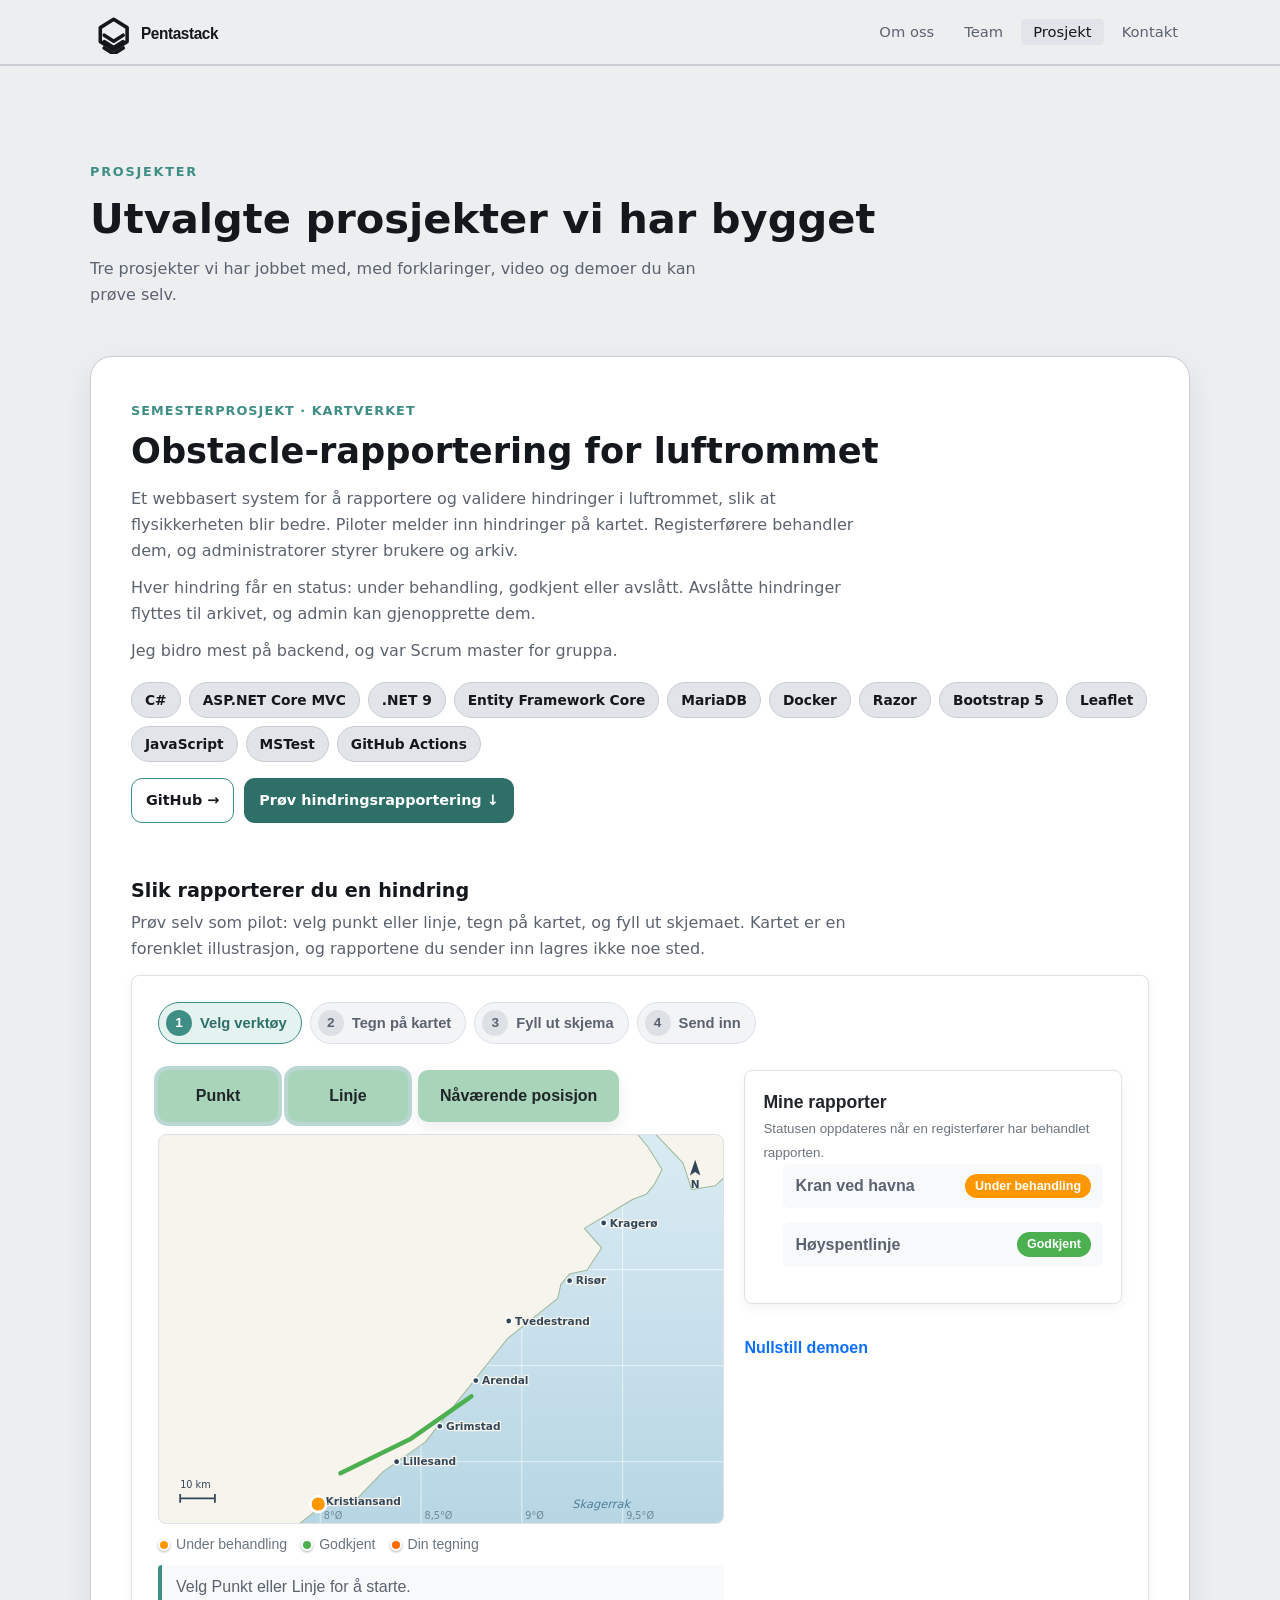
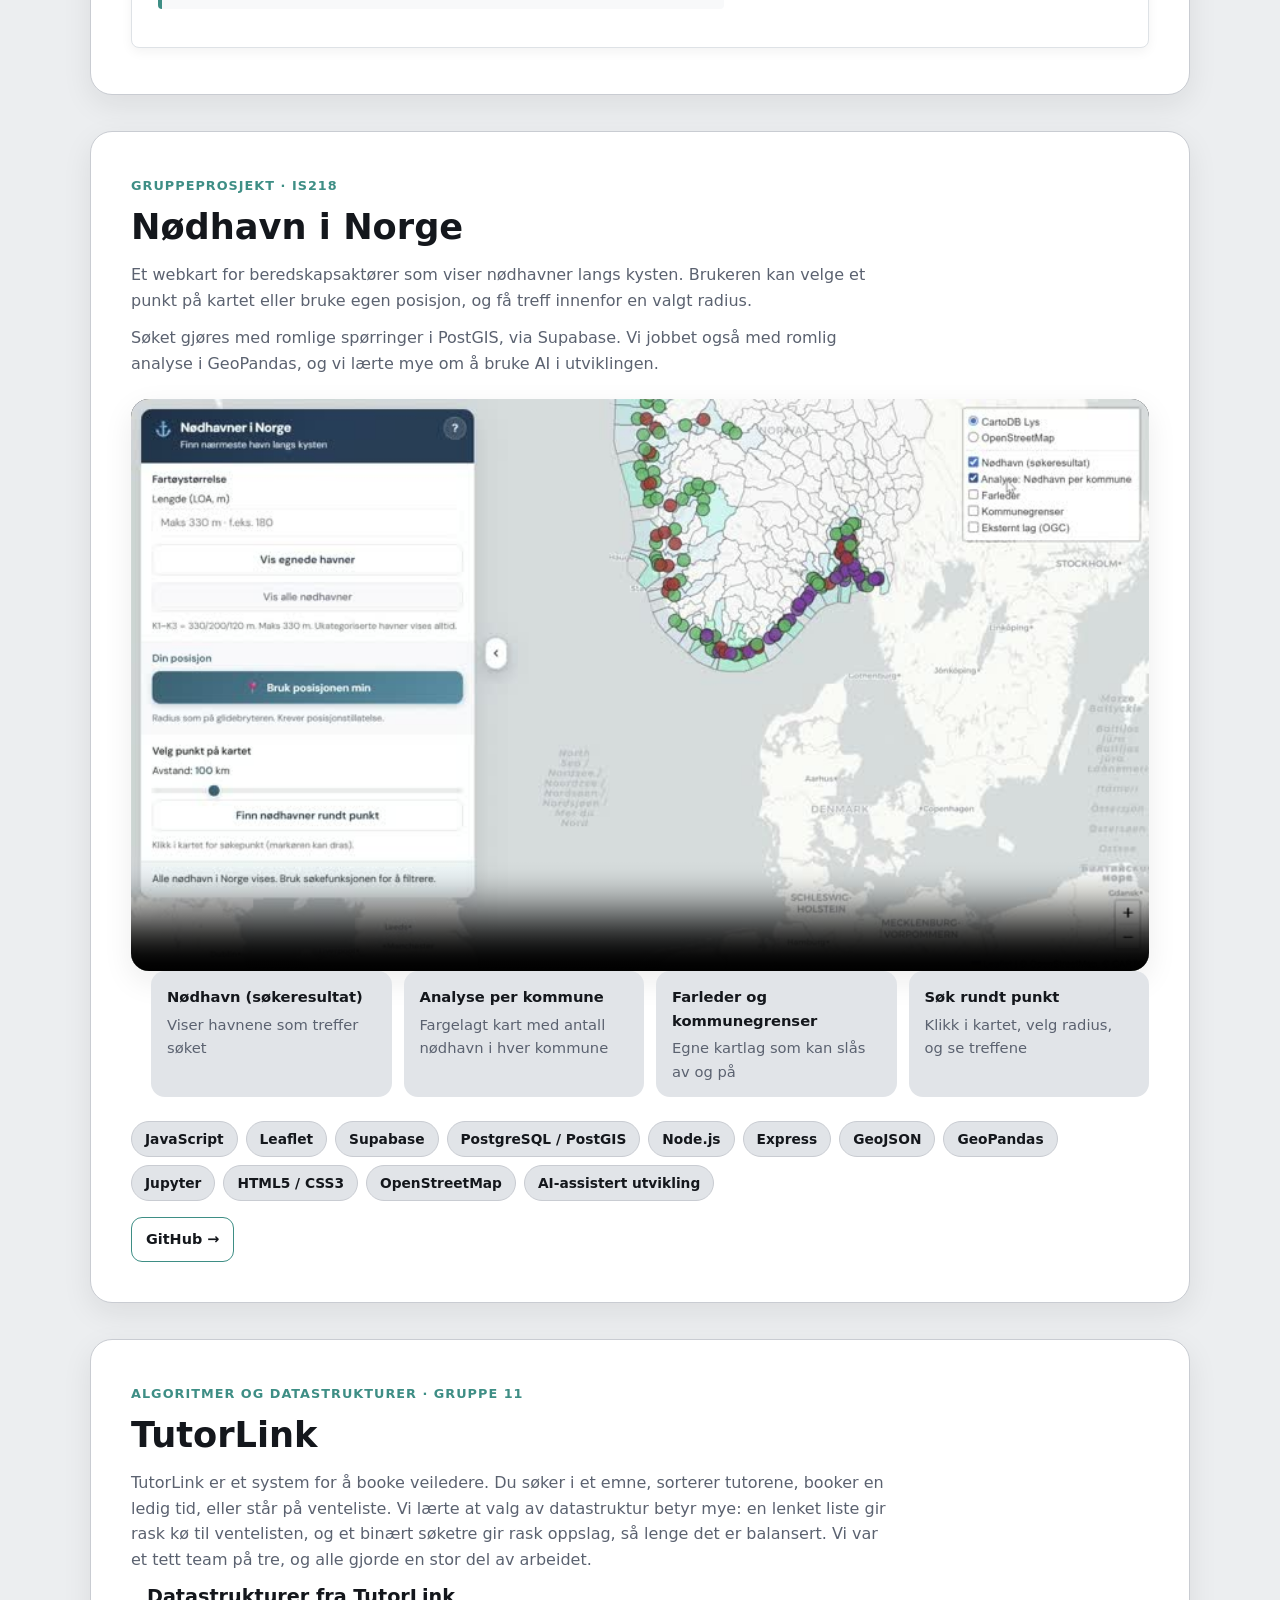
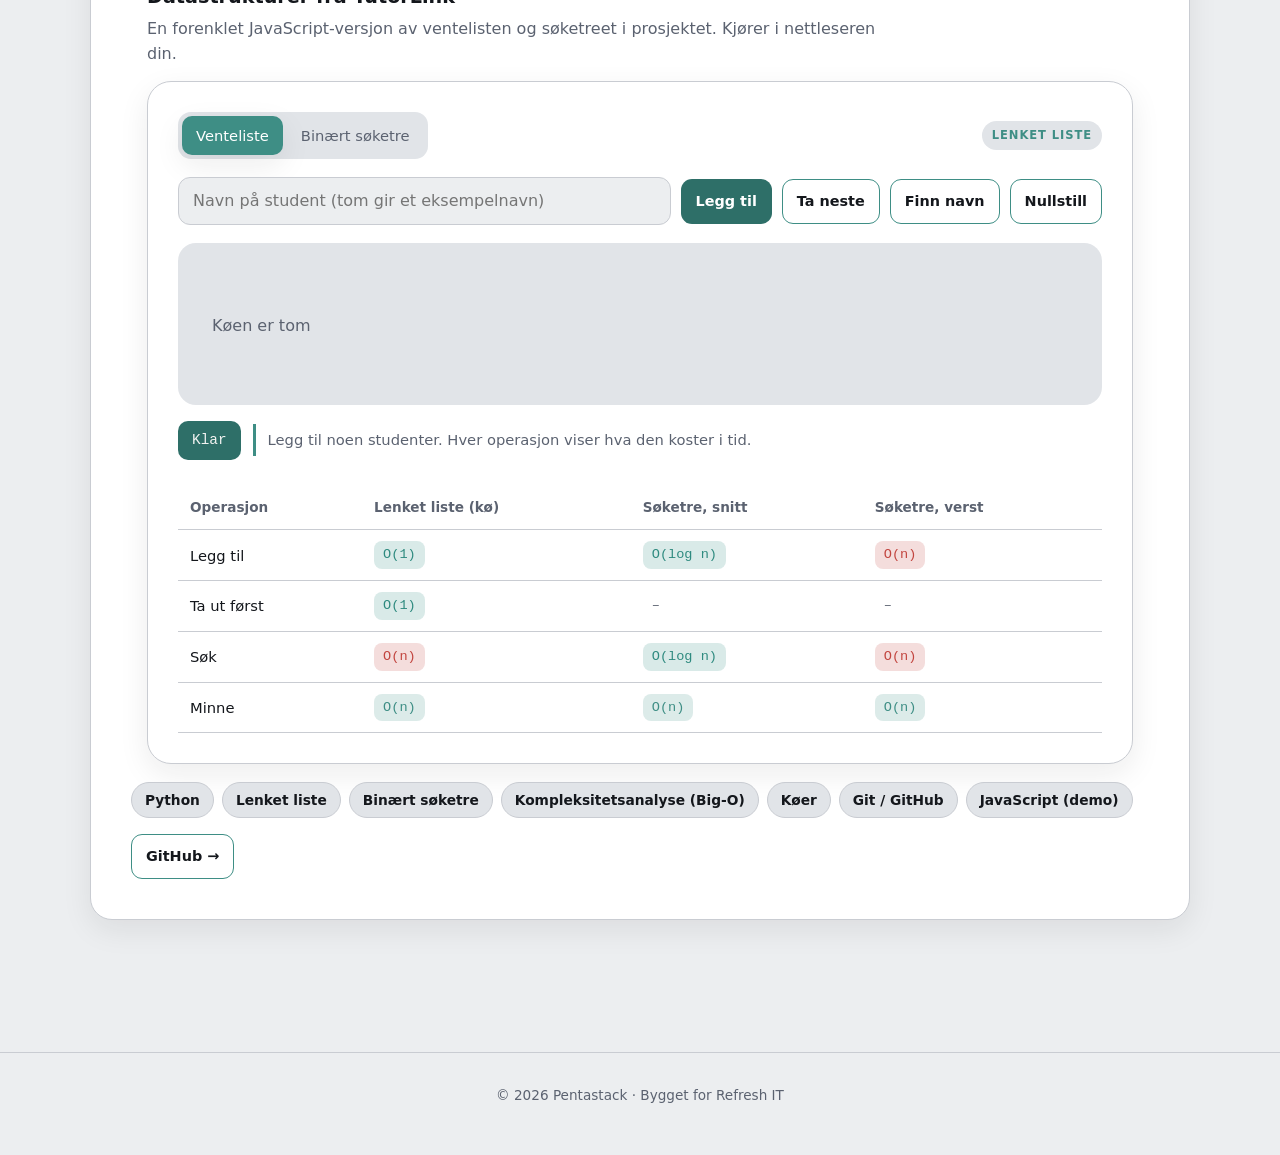
==== commit c5dbc2a7: "Lys prosjektside, ny tittel og tydeligere hindringsdemo Lys palett, logoen som på resten av siden, t" ====
--- a/prosjekt.html
+++ b/prosjekt.html
@@ -3,7 +3,7 @@
 <head>
 <meta charset="utf-8">
 <meta name="viewport" content="width=device-width, initial-scale=1">
-<title>Prosjekt · Pentastack</title>
+<title>Utvalgte prosjekter · Pentastack</title>
 <meta name="description" content="Pentastack sine prosjekter: Kartverket, Nødhavn og TutorLink, med demoer og lenker til GitHub.">
 <link rel="preconnect" href="https://fonts.googleapis.com">
 <link rel="preconnect" href="https://fonts.gstatic.com" crossorigin>
@@ -14,7 +14,7 @@
 
 <nav class="nav">
   <div class="wrap">
-    <a href="index.html" class="brand">PENTASTACK</a>
+    <a href="index.html" class="nav-brand" aria-label="Pentastack, til forsiden"><img src="assets/pentastack-logo.svg" alt="Pentastack"></a>
     <ul>
       <li><a class="link" href="index.html#om">Om oss</a></li>
       <li><a class="link" href="index.html#team">Team</a></li>
@@ -28,8 +28,8 @@
 <section id="prosjekter">
   <div class="wrap">
     <p class="eyebrow reveal">Prosjekter</p>
-    <h2 class="section-title reveal">Det jeg har bygget</h2>
-    <p class="section-intro reveal">Tre prosjekter, med bilder, forklaringer og demoer du kan prøve selv.</p>
+    <h2 class="section-title reveal">Utvalgte prosjekter vi har bygget</h2>
+    <p class="section-intro reveal">Tre prosjekter vi har jobbet med, med forklaringer, video og demoer du kan prøve selv.</p>
     
 <article class="proj reveal" id="kartverket">
   <div class="wrap-inner">
@@ -61,6 +61,7 @@
             <button class="kv-btn mint" id="kvLine" aria-pressed="false">Linje</button>
             <button class="kv-btn mint" id="kvHere">Nåværende posisjon</button>
             <button class="kv-btn finish" id="kvFinish" hidden>Fullfør linje</button>
+            <button class="kv-btn" id="kvUndo" hidden>Angre siste punkt</button>
           </div>
           <div class="kv-map">
             <svg id="kvMap" viewBox="0 0 640 440" role="img" aria-label="Illustrasjonskart. Klikk for å tegne et punkt eller en linje."></svg>
@@ -553,6 +554,8 @@
   };
 
   function setStep(n) {
+    $('#kvPoint').classList.toggle('kv-pulse', n === 1);
+    $('#kvLine').classList.toggle('kv-pulse', n === 1);
     document.querySelectorAll('.kv-steps li').forEach(li => {
       const s = Number(li.dataset.step);
       li.classList.toggle('done', s < n);
@@ -633,8 +636,9 @@
     $('#kvPoint').setAttribute('aria-pressed', String(mode === 'point'));
     $('#kvLine').setAttribute('aria-pressed', String(mode === 'line'));
     setStep(2);
-    setHint(mode === 'point' ? 'Klikk i kartet for å plassere punktet.' : 'Klikk i kartet for å legge til punkter på linjen. Trykk «Fullfør linje» når du er ferdig.');
+    setHint(mode === 'point' ? 'Klikk i kartet for å plassere punktet.' : 'Klikk i kartet for å legge til punkter på linjen. Når du er ferdig, trykk «Fullfør linje».');
     $('#kvFinish').hidden = mode !== 'line';
+    $('#kvUndo').hidden = mode !== 'line';
     $('#kvFinish').disabled = true;
     drawMap();
   }
@@ -644,6 +648,7 @@
     $('#kvPoint').setAttribute('aria-pressed', 'false');
     $('#kvLine').setAttribute('aria-pressed', 'false');
     $('#kvFinish').hidden = true;
+    $('#kvUndo').hidden = true;
   }
 
   $('#kvPoint').addEventListener('click', () => startDraft('Point'));
@@ -711,6 +716,14 @@
 
   $('#kvForm').addEventListener('submit', (ev) => { ev.preventDefault(); save(1, false); });
   $('#kvQuick').addEventListener('click', () => save(1, true));
+  $('#kvUndo').addEventListener('click', () => {
+    if (!draft || draft.type !== 'LineString') return;
+    draft.pts.pop();
+    if (!draft.pts.length) { draft = null; startDraft('LineString'); return; }
+    $('#kvFinish').disabled = draft.pts.length < 2;
+    setHint(draft.pts.length < 2 ? 'Klikk i kartet for å legge til minst to punkter på linjen.' : 'Fullfør linjen, eller legg til flere punkter.');
+    drawMap();
+  });
 
   $('#kvReset').addEventListener('click', () => {
     saved = seedData();
--- a/assets/prosjekt.css
+++ b/assets/prosjekt.css
@@ -502,28 +502,28 @@
   .milestones span { color: var(--muted); font-size: .94rem; }
 
   /* TutorLink-demo i blå toner */
-  .proj .qcard { background: var(--surface); border: 1px solid #2B3038; border-top: 4px solid var(--c, #3E8E85); color: var(--text); }
+  .proj .qcard { background: var(--surface); border: 1px solid #C9CCD2; border-top: 4px solid var(--c, #3E8E85); color: var(--text); }
   .proj .qcard.c0 { --c: #2E6F68; }
   .proj .qcard.c1 { --c: #3E8E85; }
   .proj .qcard.c2 { --c: #5FB3A9; }
   .proj .qcard.c3 { --c: #5FB3A9; }
   .proj .qcard.c4 { --c: #2a6fb0; }
-  .proj .qcard.hit { background: #3E8E85; color: #F2F3F1; border-color: #3E8E85; }
-  .proj .qarrow { color: #5FB3A9; }
-  .proj .stage { background: #191D24; }
-  .proj .seg { background: #1D2128; }
-  .proj .seg button[aria-selected="true"] { background: #3E8E85; color: #F2F3F1; }
-  .proj .btn.primary { background: #2E6F68; color: #F2F3F1; }
-  .proj .btn.sm:not(.primary) { border-color: #5FB3A9; }
-  .proj .tree-stage line { stroke: #5FB3A9; stroke-opacity: 1; }
+  .proj .qcard.hit { background: #3E8E85; color: #FFFFFF; border-color: #3E8E85; }
+  .proj .qarrow { color: #3E8E85; }
+  .proj .stage { background: #E1E4E8; }
+  .proj .seg { background: #E1E4E8; }
+  .proj .seg button[aria-selected="true"] { background: #3E8E85; color: #FFFFFF; }
+  .proj .btn.primary { background: #2E6F68; color: #FFFFFF; }
+  .proj .btn.sm:not(.primary) { border-color: #3E8E85; }
+  .proj .tree-stage line { stroke: #3E8E85; stroke-opacity: 1; }
   .proj .tree-stage line.on { stroke: #2E6F68; stroke-width: 3; }
-  .proj .tree-stage circle { fill: #F2F3F1; stroke: var(--c, #3E8E85); stroke-width: 3; }
-  .proj .tree-stage circle.path { fill: #1F3B3A; }
+  .proj .tree-stage circle { fill: #FFFFFF; stroke: var(--c, #3E8E85); stroke-width: 3; }
+  .proj .tree-stage circle.path { fill: #D5ECE9; }
   .proj .tree-stage circle.found { fill: #2E6F68; stroke: #2E6F68; }
   .proj .tree-stage text { fill: #2E6F68; }
-  .proj .tree-stage circle.found + text { fill: #F2F3F1; }
+  .proj .tree-stage circle.found + text { fill: #FFFFFF; }
   .proj .bigo { background: #2E6F68; }
-  .proj .bigo b { color: #8FD3C9; }
+  .proj .bigo b { color: #BDE8E1; }
   .proj .log { border-left: 3px solid #3E8E85; }
 
   /* ---- Ms. Dagane: logo og collage-banner ---- */
@@ -597,18 +597,99 @@
     outline: 3px solid var(--accent); outline-offset: 3px;
   }
 
-  /* ---- Pentastack-palett (samme som resten av bachelor-siden) ---- */
+  /* Hindringsrapportering: Kartverket-designet (bootstrap-stil, store knapper, tydelige statusfarger) */
+  .kv {
+    --kv-mint: #a8d5ba; --kv-mint-hover: #95c9a8; --kv-blue: #0d6efd; --kv-orange: #ff6b00; --kv-orange-2: #ff7a00;
+    --kv-green: #00973d; --kv-red: #dc3545; --kv-pending: #ff9800; --kv-approved: #4caf50;
+    --kv-ink: #212529; --kv-muted: #6c757d; --kv-line: #dee2e6; --kv-soft: #f8f9fa;
+    background: #fff; color: var(--kv-ink); border-radius: 8px; border: 1px solid var(--kv-line);
+    box-shadow: 0 .25rem .75rem rgba(0,0,0,.05); padding: clamp(16px, 3vw, 26px);
+    font-family: -apple-system, BlinkMacSystemFont, 'Segoe UI', Roboto, 'Helvetica Neue', Arial, sans-serif;
+    font-size: 16px; line-height: 1.5;
+  }
+  .kv-steps { display: flex; flex-wrap: wrap; gap: 10px; list-style: none; padding: 0; margin: 0 0 20px; counter-reset: s; }
+  .kv-steps li { display: flex; align-items: center; gap: 8px; color: var(--kv-muted); font-weight: 600; font-size: .92rem; padding: 6px 12px 6px 6px; border-radius: 999px; background: var(--kv-soft); transition: background .2s, color .2s; }
+  .kv-steps li span { width: 26px; height: 26px; border-radius: 50%; display: grid; place-items: center; background: #e9ecef; color: var(--kv-muted); font-size: .85rem; }
+  .kv-steps li.done span { background: var(--kv-green); color: #fff; }
+  .kv-steps li.current { background: #e7f1ff; color: var(--kv-blue); }
+  .kv-steps li.current span { background: var(--kv-blue); color: #fff; }
+  .kv-grid { display: grid; grid-template-columns: minmax(0, 1.5fr) minmax(0, 1fr); gap: 20px; align-items: start; }
+  .kv-tools { display: flex; flex-wrap: wrap; gap: 10px; margin-bottom: 12px; }
+  .kv-btn {
+    font: inherit; font-weight: 700; font-size: 16px; padding: 14px 22px; min-width: 120px; border: none; border-radius: 10px;
+    cursor: pointer; color: var(--kv-ink); transition: transform .15s ease, box-shadow .2s ease, background-color .2s ease;
+    box-shadow: 0 6px 16px rgba(0,0,0,.08);
+  }
+  .kv-btn:hover:not(:disabled) { transform: translateY(-2px); }
+  .kv-btn:focus-visible { outline: none; box-shadow: 0 0 0 5px rgba(13,110,253,.3); }
+  .kv-btn:disabled { opacity: .45; cursor: not-allowed; }
+  .kv-btn.mint { background: var(--kv-mint); }
+  .kv-btn.mint:hover:not(:disabled) { background: var(--kv-mint-hover); }
+  .kv-btn.mint[aria-pressed="true"] { background: var(--kv-blue); color: #fff; }
+  .kv-btn.finish { background: var(--kv-blue); color: #fff; }
+  .kv-btn.orange { background: linear-gradient(145deg, var(--kv-orange-2), #ff4d00); color: #fff; box-shadow: 0 6px 16px rgba(255,107,0,.35); }
+  .kv-btn.green { background: var(--kv-green); color: #fff; box-shadow: 0 6px 16px rgba(0,151,61,.35); }
+  .kv-btn.red { background: var(--kv-red); color: #fff; box-shadow: 0 6px 16px rgba(220,53,69,.35); }
+  .kv-map { border-radius: 8px; overflow: hidden; border: 1px solid var(--kv-line); background: #e9f0f2; }
+  .kv-map svg { display: block; width: 100%; height: auto; cursor: crosshair; touch-action: manipulation; }
+  .kv-map svg.idle { cursor: default; }
+  .kv-legend { display: flex; flex-wrap: wrap; gap: 14px; margin-top: 10px; font-size: .88rem; color: var(--kv-muted); }
+  .kv-legend span { display: inline-flex; align-items: center; gap: 6px; }
+  .kv-legend i { width: 12px; height: 12px; border-radius: 50%; display: inline-block; border: 2px solid #fff; box-shadow: 0 1px 3px rgba(0,0,0,.3); }
+  .kv-hint { margin-top: 10px; padding: 10px 14px; background: var(--kv-soft); border-left: 4px solid var(--kv-blue); border-radius: 4px; font-size: .95rem; }
+  .kv-card { background: #fff; border: 1px solid var(--kv-line); border-radius: 8px; box-shadow: 0 .25rem .75rem rgba(0,0,0,.05); padding: 18px; margin-bottom: 16px; }
+  .kv-card[hidden] { display: none; }
+  .kv-card-head b { display: block; font-size: 1.1rem; }
+  .kv-card-head small { color: var(--kv-muted); }
+  .kv-field { display: block; margin-top: 14px; font-weight: 600; font-size: .95rem; }
+  .kv-field input, .kv-field textarea {
+    display: block; width: 100%; margin-top: 6px; padding: 10px 12px; font: inherit; font-weight: 400;
+    border: 1px solid #ced4da; border-radius: 6px; background: #fff; color: var(--kv-ink);
+  }
+  .kv-field input:focus, .kv-field textarea:focus { outline: none; border-color: #86b7fe; box-shadow: 0 0 0 .2rem rgba(13,110,253,.25); }
+  .kv-warn { background: #fff3cd; border-left: 4px solid #ffc107; color: #856404; padding: 12px 14px; border-radius: 4px; font-size: .92rem; margin: 0 0 4px; }
+  .kv-err { color: var(--kv-red); font-size: .9rem; min-height: 1.4em; margin: 10px 0 0; }
+  .kv-actions { display: flex; flex-wrap: wrap; justify-content: flex-end; gap: 10px; margin-top: 16px; }
+  .kv-actions .kv-btn { padding: 14px 18px; min-width: 110px; }
+  .kv-note { font-size: .85rem; color: var(--kv-muted); margin: 12px 0 0; text-align: right; }
+  .kv-list { list-style: none; margin: 12px 0 0; padding: 0; display: grid; gap: 8px; }
+  .kv-list li { display: flex; align-items: center; justify-content: space-between; gap: 10px; padding: 10px 12px; background: var(--kv-soft); border-radius: 6px; }
+  .kv-list li b { font-weight: 600; }
+  .kv-list .empty { background: none; color: var(--kv-muted); padding: 4px 0; }
+  .kv-badge { font-size: .78rem; font-weight: 700; padding: 3px 10px; border-radius: 999px; color: #fff; white-space: nowrap; }
+  .kv-log { list-style: none; margin: 16px 0 0; padding: 0; display: grid; gap: 6px; font-size: .9rem; color: var(--kv-muted); }
+  .kv-log li { padding: 8px 10px; background: var(--kv-soft); border-radius: 6px; }
+  .kv-log time { font-weight: 700; color: var(--kv-blue); margin-right: 6px; font-variant-numeric: tabular-nums; }
+  .kv-link { margin-top: 10px; background: none; border: none; color: var(--kv-blue); font: inherit; font-weight: 600; cursor: pointer; padding: 6px 0; }
+  .kv-link:hover { text-decoration: underline; }
+  @media (max-width: 860px) { .kv-grid { grid-template-columns: minmax(0, 1fr); } }
+
+  /* ---- Pentastack, lys utgave (samme farger som resten av bachelor-siden) ---- */
   :root, :root[data-theme="dark"], :root[data-theme="light"] {
-    --bg: #14171C; --surface: #191D24; --surface-2: #1D2128; --text: #F2F3F1; --muted: #8A909B;
-    --line: #2B3038; --accent: #3E8E85; --accent-ink: #F2F3F1; --dark: #14171C; --dark-text: #F2F3F1;
-    --ok: #5FB3A9; --bad: #E07A6E; --warn: #E8B86D; --shadow: 0 10px 30px rgba(0,0,0,.35);
-  }
-  body { background: #14171C; color: #F2F3F1; }
-  .page-top > section { border-top: 1px solid #2B3038; }
-  .nav { position: sticky; top: 0; z-index: 10; background: rgba(20,23,28,.92); backdrop-filter: blur(8px); border-bottom: 1px solid #2B3038; }
-  .nav .wrap { display: flex; align-items: center; justify-content: space-between; height: 60px; gap: 16px; }
-  .nav a.link { text-decoration: none; color: #8A909B; padding: 7px 12px; border-radius: 8px; font-size: .92rem; white-space: nowrap; }
-  .nav a.link:hover, .nav a.link.active { color: #F2F3F1; background: #1D2128; }
+    --bg: #ECEEF0; --surface: #FFFFFF; --surface-2: #E1E4E8; --text: #14171C; --muted: #5B6270;
+    --line: #C9CCD2; --accent: #3E8E85; --accent-ink: #FFFFFF; --dark: #14171C; --dark-text: #F2F3F1;
+    --ok: #2E8A7F; --bad: #C2453F; --warn: #B7791F; --shadow: 0 10px 30px rgba(20,23,28,.08);
+  }
+  body { background: #ECEEF0; color: #14171C; }
+  .page-top > section { border-top: 1px solid #C9CCD2; }
+  .nav { position: sticky; top: 0; z-index: 10; background: rgba(236,238,240,.94); backdrop-filter: blur(8px); border-bottom: 1px solid #C9CCD2; }
+  .nav .wrap { display: flex; align-items: center; justify-content: space-between; height: 64px; gap: 16px; }
+  .nav-brand img { width: 150px; height: auto; display: block; }
   .nav ul { display: flex; gap: 6px; list-style: none; margin: 0; padding: 0; overflow-x: auto; }
-  .brand { font-weight: 700; text-decoration: none; letter-spacing: .04em; }
-  footer { padding: 32px 0 48px; border-top: 1px solid #2B3038; color: #8A909B; font-size: .85rem; text-align: center; }
+  .nav a.link { text-decoration: none; color: #5B6270; padding: 7px 12px; border-radius: 8px; font-size: .92rem; white-space: nowrap; }
+  .nav a.link:hover, .nav a.link.active { color: #14171C; background: #E1E4E8; }
+  .nav .theme-btn { display: none; }
+  footer { padding: 32px 0 48px; border-top: 1px solid #C9CCD2; color: #5B6270; font-size: .85rem; text-align: center; }
+
+  /* Hindringsdemo: tydelig neste steg */
+  .kv-btn.kv-pulse { box-shadow: 0 0 0 4px rgba(62,142,133,.35); animation: kvpulse 1.6s ease-in-out infinite; }
+  @keyframes kvpulse { 0%, 100% { box-shadow: 0 0 0 4px rgba(62,142,133,.35); } 50% { box-shadow: 0 0 0 9px rgba(62,142,133,.08); } }
+  .kv-steps { gap: 8px; }
+  .kv-steps li { padding: 7px 14px 7px 7px; background: #F2F4F6; color: #5B6270; border: 1px solid #DDE1E6; }
+  .kv-steps li span { background: #DDE1E6; color: #5B6270; }
+  .kv-steps li.done { color: #14171C; }
+  .kv-steps li.done span { background: #2E8A7F; color: #FFFFFF; }
+  .kv-steps li.current { background: #E4F2F0; color: #2E6F68; border-color: #3E8E85; }
+  .kv-steps li.current span { background: #3E8E85; color: #FFFFFF; }
+  .kv-hint { font-size: 1rem; border-left-color: #3E8E85; }
+  @media (max-width: 520px) { .kv-steps li { font-size: .85rem; } .kv-btn { min-width: 0; padding: 12px 14px; } }
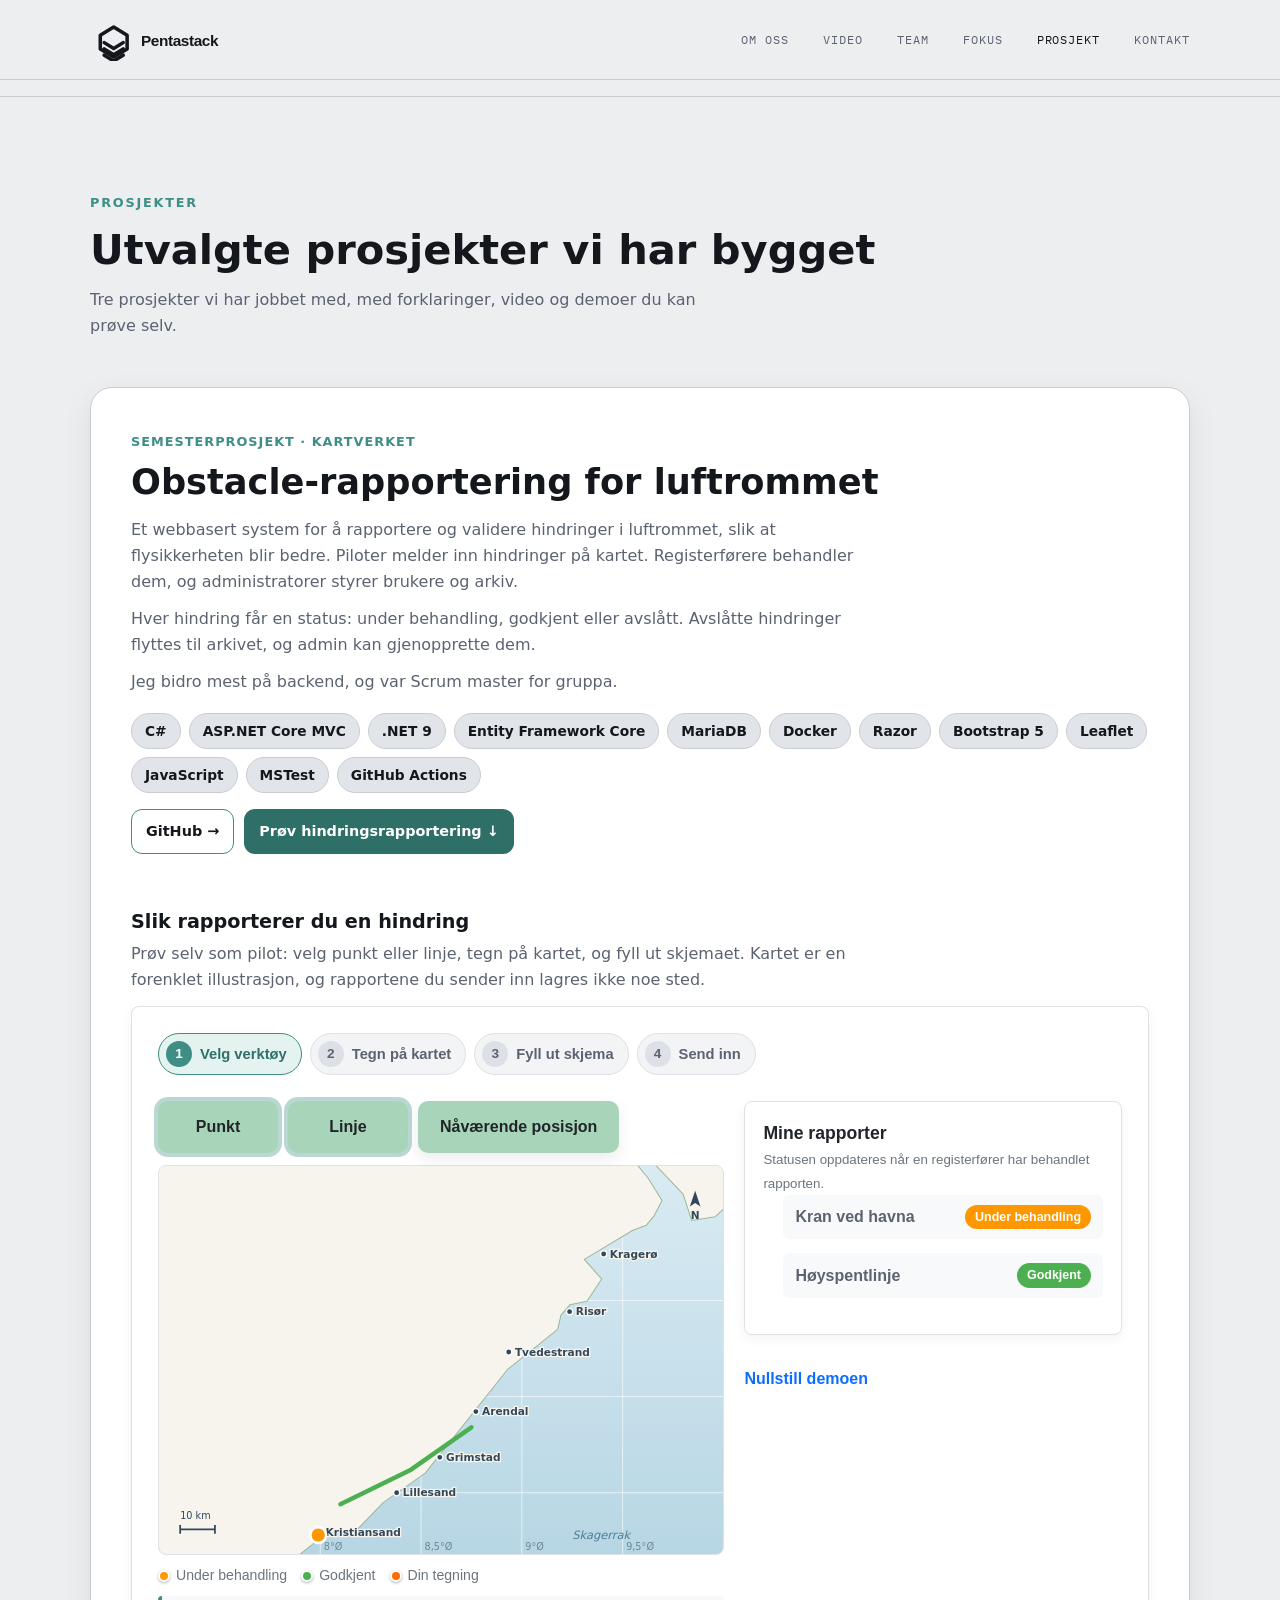
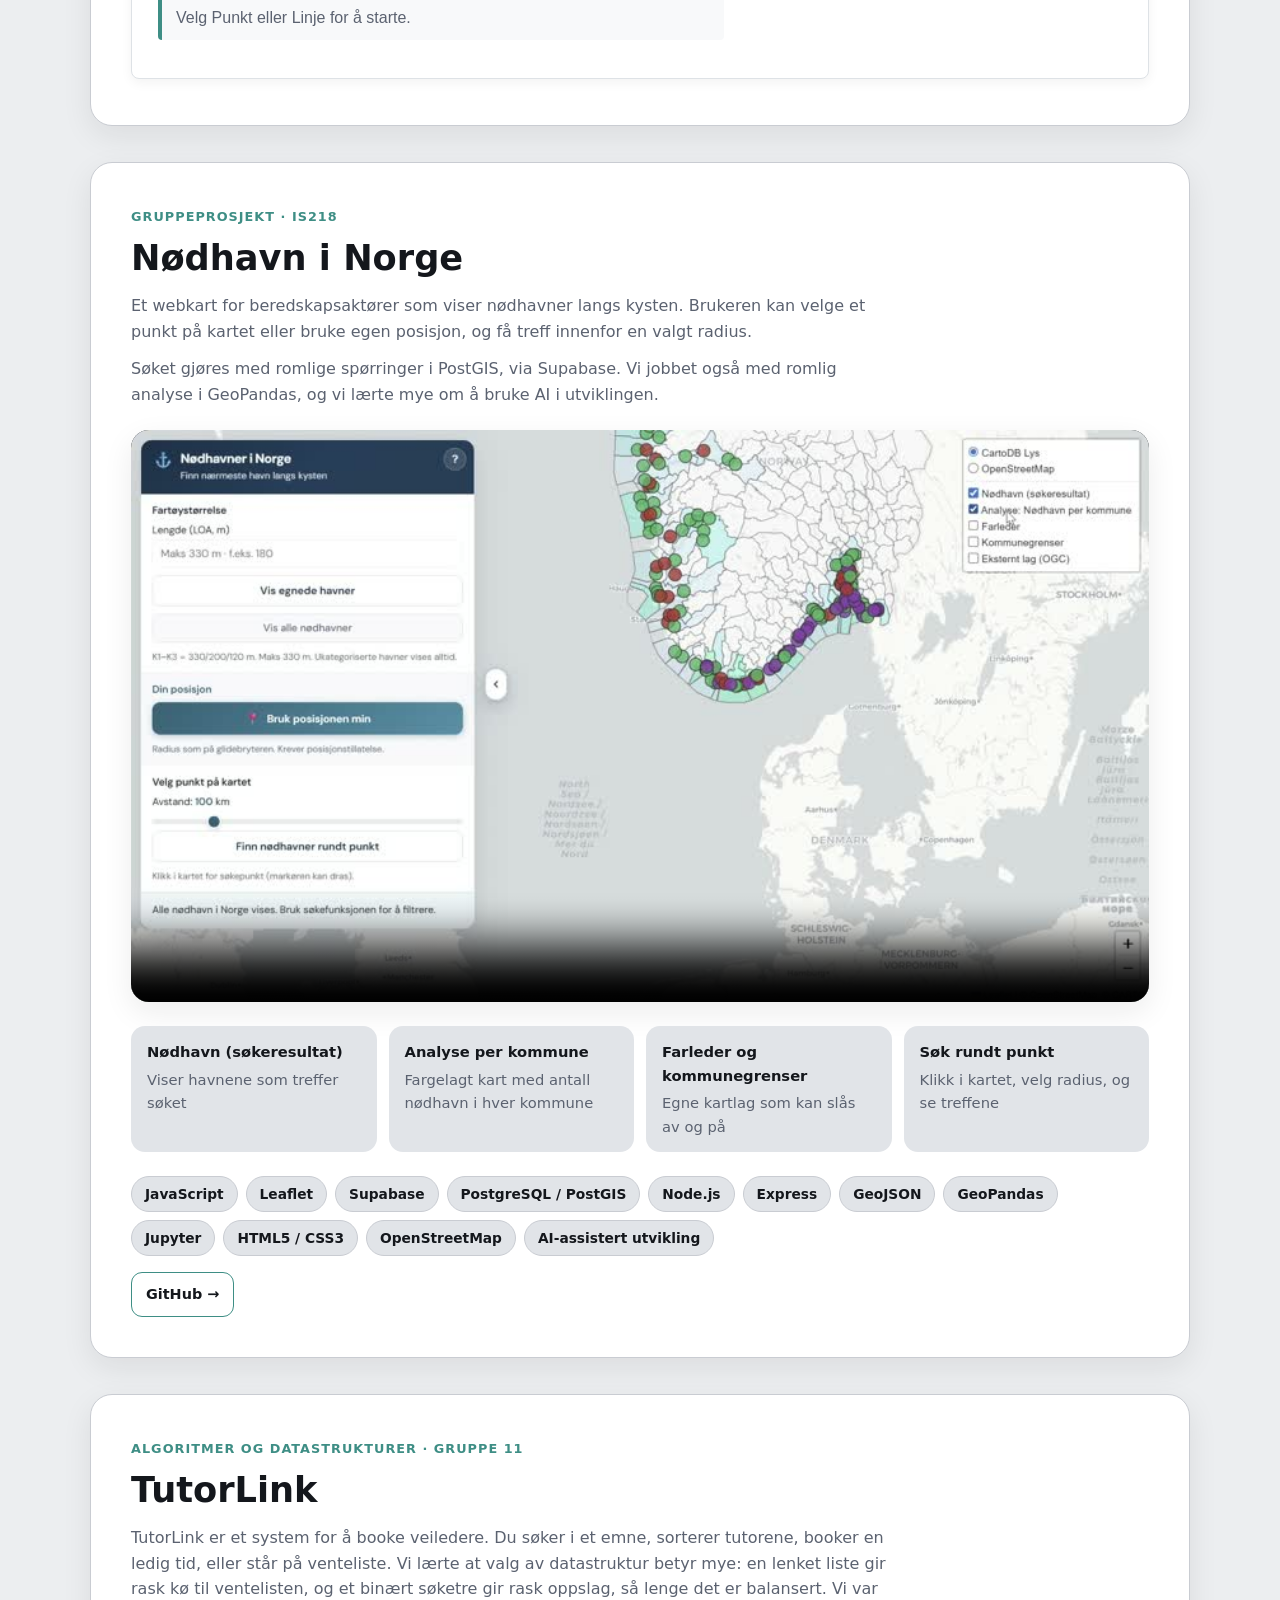
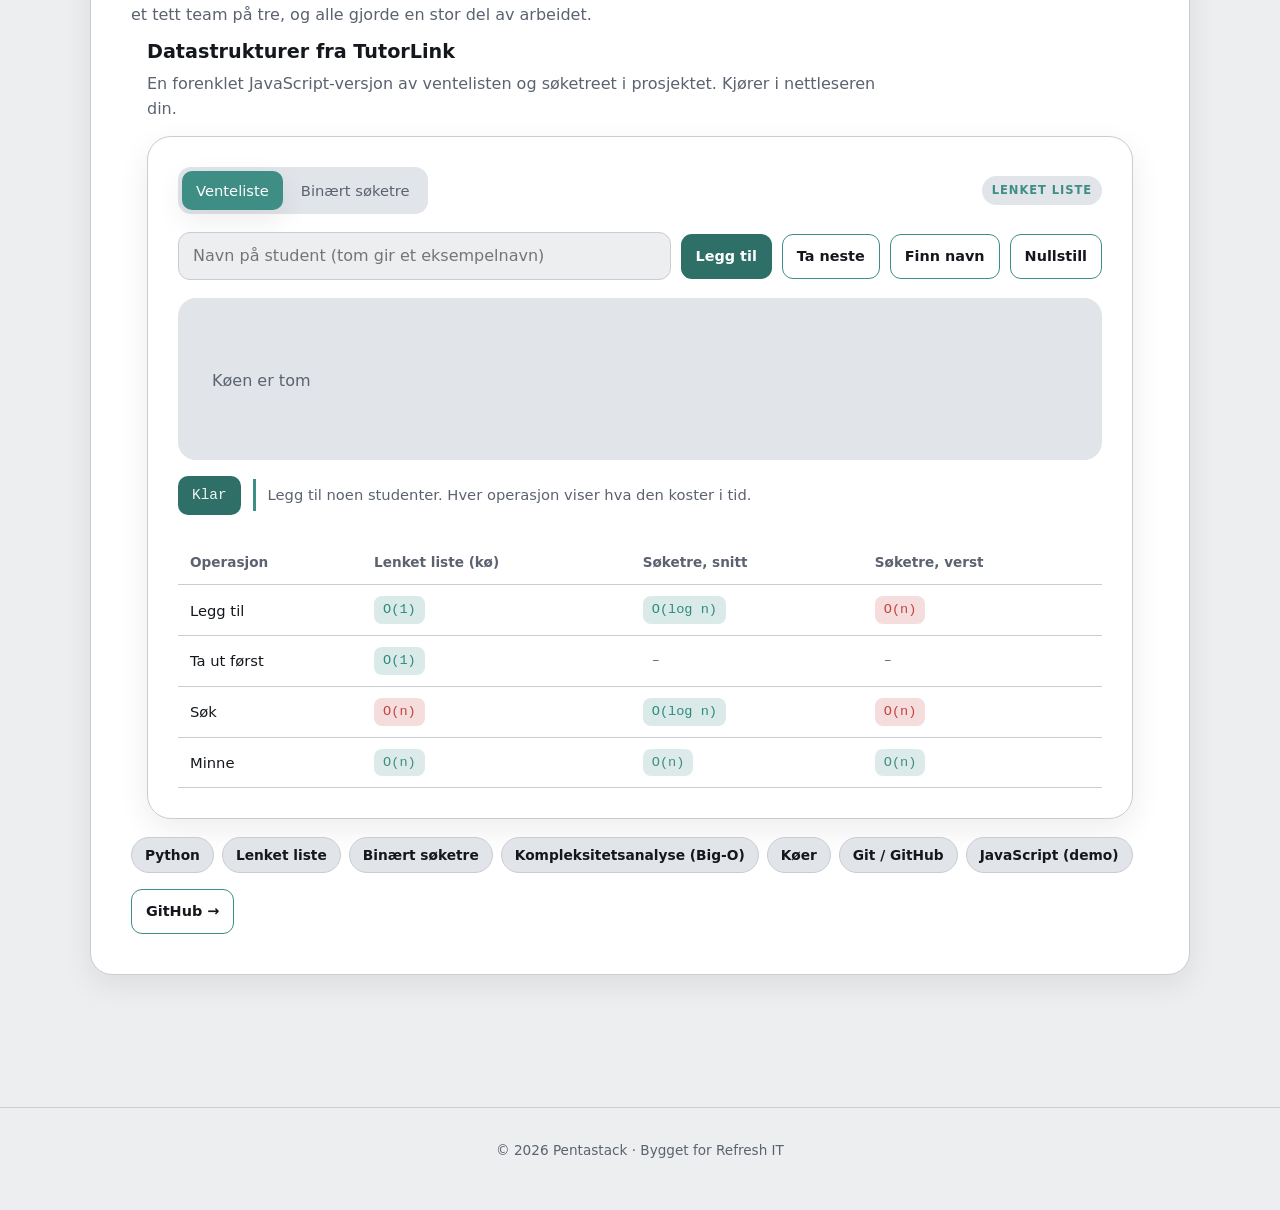
==== commit 75e97115: "Samme meny på prosjektsiden som på forsiden Co-Authored-By: Claude Haiku 5.5 <noreply@anthropic.com>" ====
--- a/prosjekt.html
+++ b/prosjekt.html
@@ -8,19 +8,22 @@
 <link rel="preconnect" href="https://fonts.googleapis.com">
 <link rel="preconnect" href="https://fonts.gstatic.com" crossorigin>
 <link href="https://fonts.googleapis.com/css2?family=DM+Sans:wght@400;500;600;700;800&display=swap" rel="stylesheet">
+<link href="https://fonts.googleapis.com/css2?family=IBM+Plex+Mono:wght@400;500&display=swap" rel="stylesheet">
 <link rel="stylesheet" href="assets/prosjekt.css">
 </head>
 <body>
 
 <nav class="nav">
   <div class="wrap">
-    <a href="index.html" class="nav-brand" aria-label="Pentastack, til forsiden"><img src="assets/pentastack-logo.svg" alt="Pentastack"></a>
-    <ul>
-      <li><a class="link" href="index.html#om">Om oss</a></li>
-      <li><a class="link" href="index.html#team">Team</a></li>
-      <li><a class="link active" href="prosjekt.html">Prosjekt</a></li>
-      <li><a class="link" href="index.html#kontakt">Kontakt</a></li>
-    </ul>
+    <div class="nav-brand"><a href="index.html"><img src="assets/pentastack-logo.svg" alt="Pentastack"></a></div>
+    <div class="nav-links">
+      <a href="index.html#om">Om oss</a>
+      <a href="index.html#video">Video</a>
+      <a href="index.html#team">Team</a>
+      <a href="index.html#fokus">Fokus</a>
+      <a href="prosjekt.html" class="active" aria-current="page">Prosjekt</a>
+      <a href="index.html#kontakt">Kontakt</a>
+    </div>
   </div>
 </nav>
 
--- a/assets/prosjekt.css
+++ b/assets/prosjekt.css
@@ -79,24 +79,6 @@
   .section-intro { color: var(--muted); max-width: 640px; margin-bottom: 48px; }
   .mono { font-family: ui-monospace, SFMono-Regular, Menlo, monospace; }
 
-  /* Navigation */
-  .nav {
-    position: fixed; inset: 0 0 auto 0; z-index: 50;
-    background: color-mix(in srgb, var(--bg) 85%, transparent);
-    backdrop-filter: blur(10px);
-    border-bottom: 1px solid var(--line);
-  }
-  .nav .wrap { display: flex; align-items: center; justify-content: space-between; height: 64px; gap: 16px; }
-  .logo {
-    font-weight: 800; text-decoration: none; display: grid; place-items: center;
-    width: 38px; height: 38px; border-radius: 10px; background: var(--dark); color: var(--dark-text);
-  }
-  .nav ul { list-style: none; display: flex; gap: 4px; margin: 0; padding: 0; overflow-x: auto; }
-  .nav a.link {
-    text-decoration: none; padding: 8px 12px; border-radius: 8px; color: var(--muted);
-    font-size: .92rem; white-space: nowrap;
-  }
-  .nav a.link:hover, .nav a.link.active { color: var(--text); background: var(--surface-2); }
   .theme-btn {
     border: 1px solid var(--line); background: var(--surface); color: var(--text);
     border-radius: 10px; padding: 8px 10px; cursor: pointer; font-size: 1rem; flex-shrink: 0;
@@ -668,17 +650,10 @@
   :root, :root[data-theme="dark"], :root[data-theme="light"] {
     --bg: #ECEEF0; --surface: #FFFFFF; --surface-2: #E1E4E8; --text: #14171C; --muted: #5B6270;
     --line: #C9CCD2; --accent: #3E8E85; --accent-ink: #FFFFFF; --dark: #14171C; --dark-text: #F2F3F1;
-    --ok: #2E8A7F; --bad: #C2453F; --warn: #B7791F; --shadow: 0 10px 30px rgba(20,23,28,.08);
+    --ok: #2E8A7F; --fg: #14171C; --font-mono: "IBM Plex Mono", monospace; --bad: #C2453F; --warn: #B7791F; --shadow: 0 10px 30px rgba(20,23,28,.08);
   }
   body { background: #ECEEF0; color: #14171C; }
   .page-top > section { border-top: 1px solid #C9CCD2; }
-  .nav { position: sticky; top: 0; z-index: 10; background: rgba(236,238,240,.94); backdrop-filter: blur(8px); border-bottom: 1px solid #C9CCD2; }
-  .nav .wrap { display: flex; align-items: center; justify-content: space-between; height: 64px; gap: 16px; }
-  .nav-brand img { width: 150px; height: auto; display: block; }
-  .nav ul { display: flex; gap: 6px; list-style: none; margin: 0; padding: 0; overflow-x: auto; }
-  .nav a.link { text-decoration: none; color: #5B6270; padding: 7px 12px; border-radius: 8px; font-size: .92rem; white-space: nowrap; }
-  .nav a.link:hover, .nav a.link.active { color: #14171C; background: #E1E4E8; }
-  .nav .theme-btn { display: none; }
   footer { padding: 32px 0 48px; border-top: 1px solid #C9CCD2; color: #5B6270; font-size: .85rem; text-align: center; }
 
   /* Hindringsdemo: tydelig neste steg */
@@ -693,3 +668,17 @@
   .kv-steps li.current span { background: #3E8E85; color: #FFFFFF; }
   .kv-hint { font-size: 1rem; border-left-color: #3E8E85; }
   @media (max-width: 520px) { .kv-steps li { font-size: .85rem; } .kv-btn { min-width: 0; padding: 12px 14px; } }
+
+  /* Luft mellom video og kortene under */
+  .proj .layer-list { margin: 24px 0 0; padding: 0; }
+
+  /* ---- Meny: samme som forsiden ---- */
+  .nav { position: fixed; top: 0; left: 0; right: 0; z-index: 50; background: var(--bg); border-bottom: 1px solid var(--line); }
+  .nav .wrap { display: flex; align-items: center; justify-content: space-between; padding-top: 18px; padding-bottom: 18px; }
+  .nav-brand img { width: 150px; height: auto; display: block; }
+  .nav-links { display: flex; gap: 34px; font-family: var(--font-mono); font-size: 12px; letter-spacing: .08em; text-transform: uppercase; }
+  .nav-links a { color: var(--muted); transition: color .2s ease; position: relative; text-decoration: none; }
+  .nav-links a:hover, .nav-links a.active { color: var(--fg); }
+  @media (max-width: 860px) { .nav-links { gap: 16px; overflow-x: auto; } }
+  @media (max-width: 520px) { .nav-links { display: none; } }
+  .page-top { padding-top: 96px; }
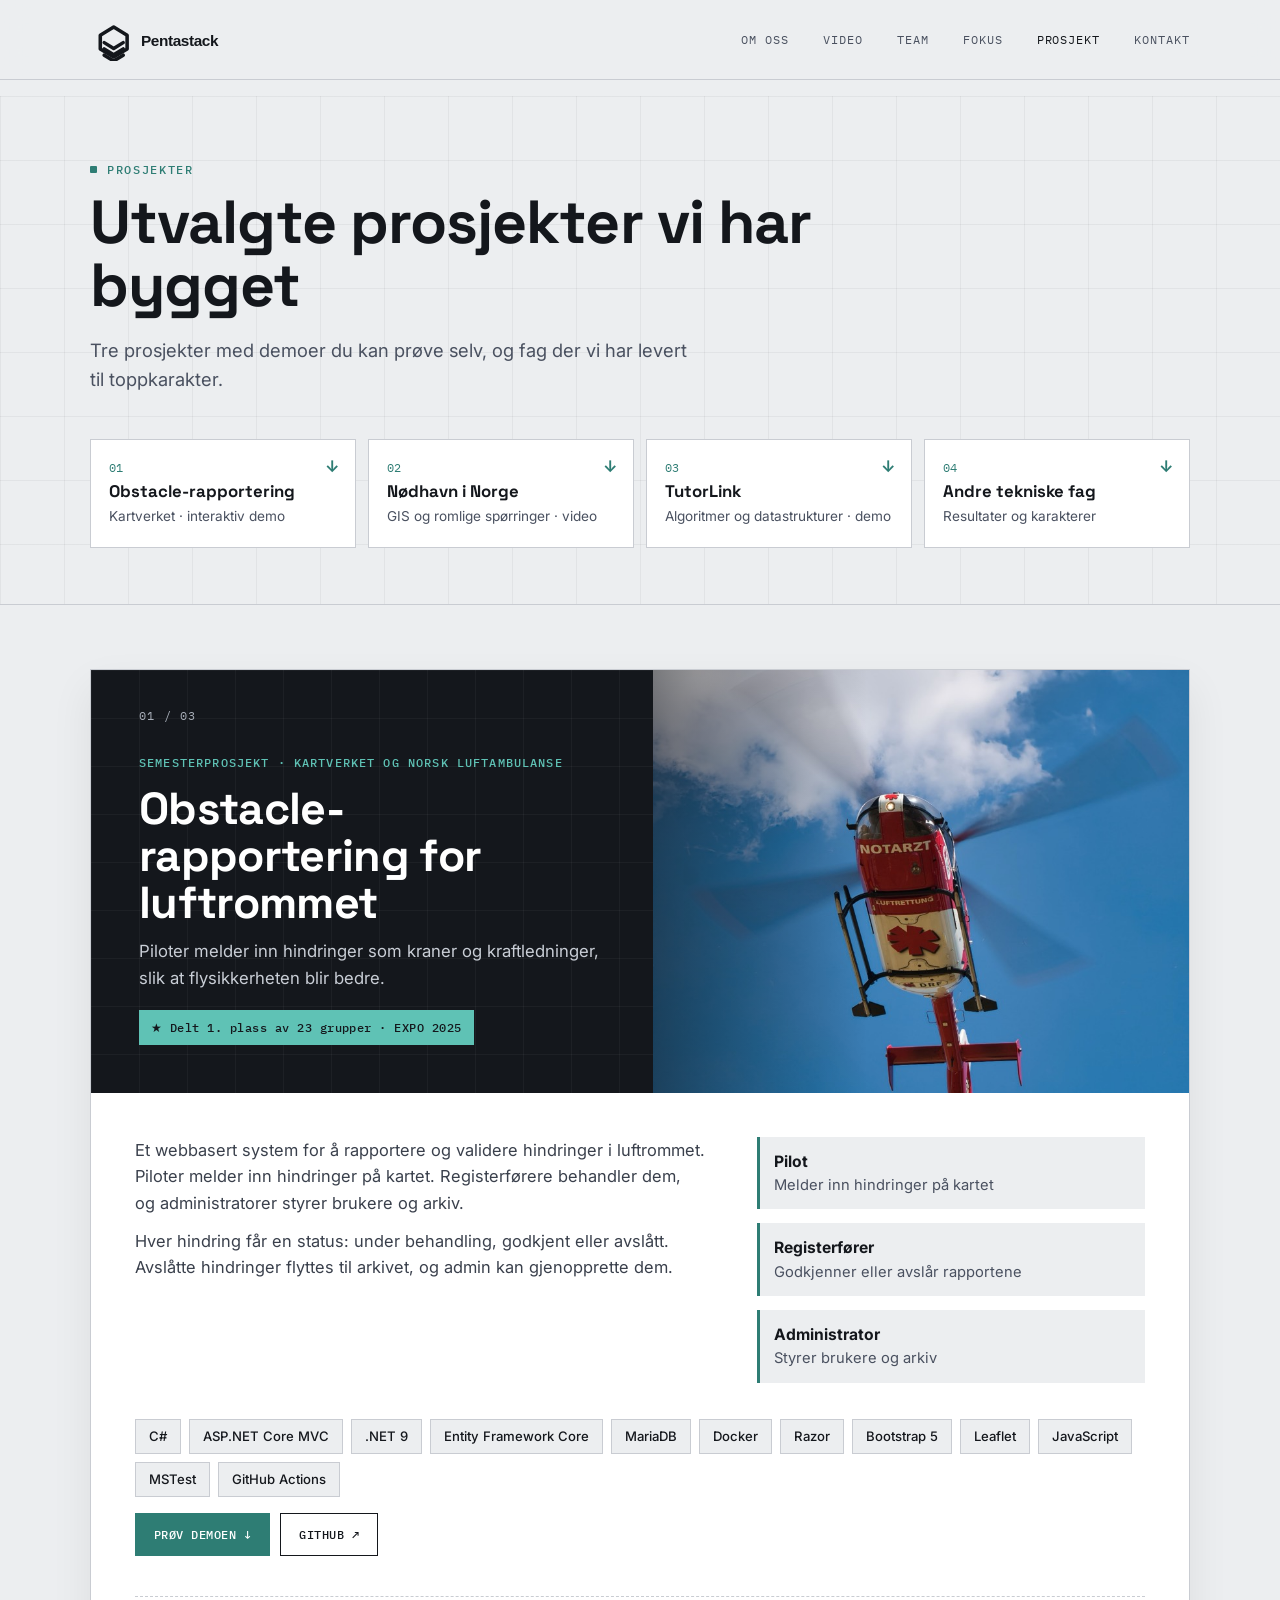
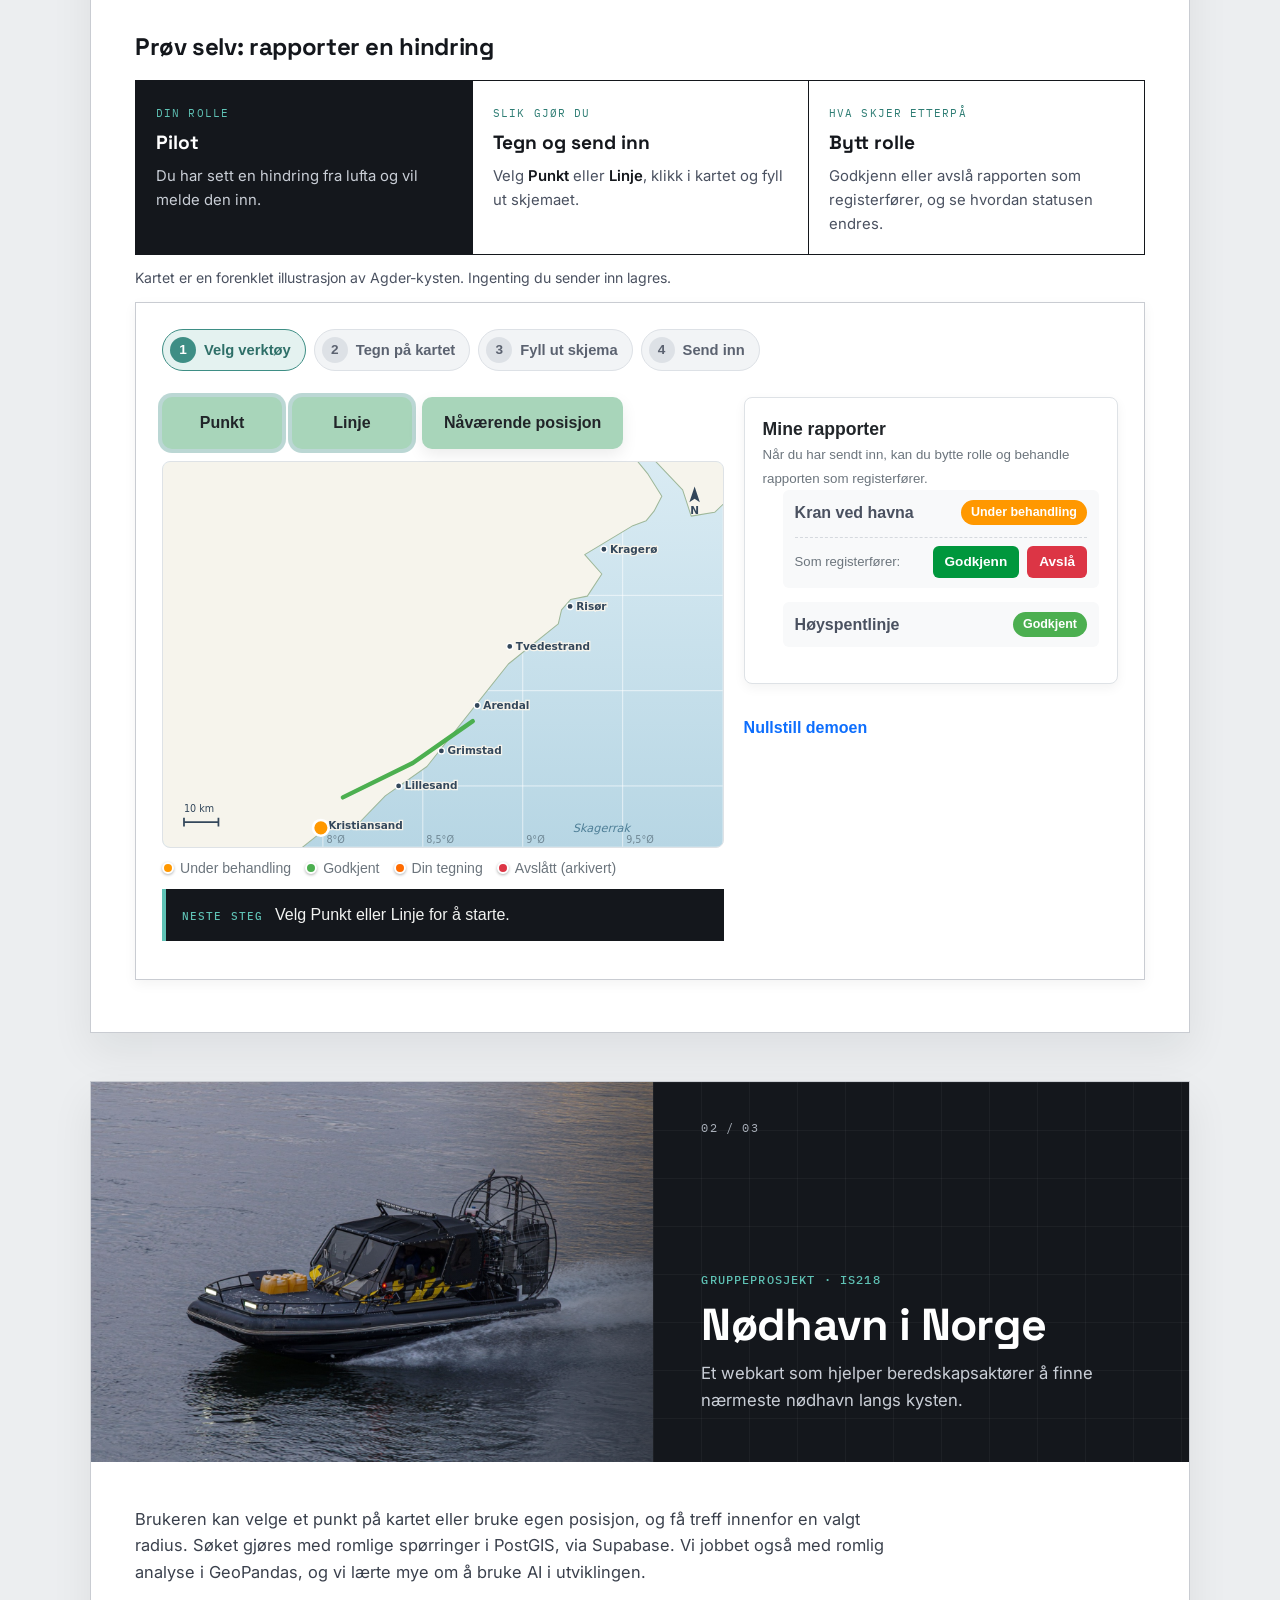
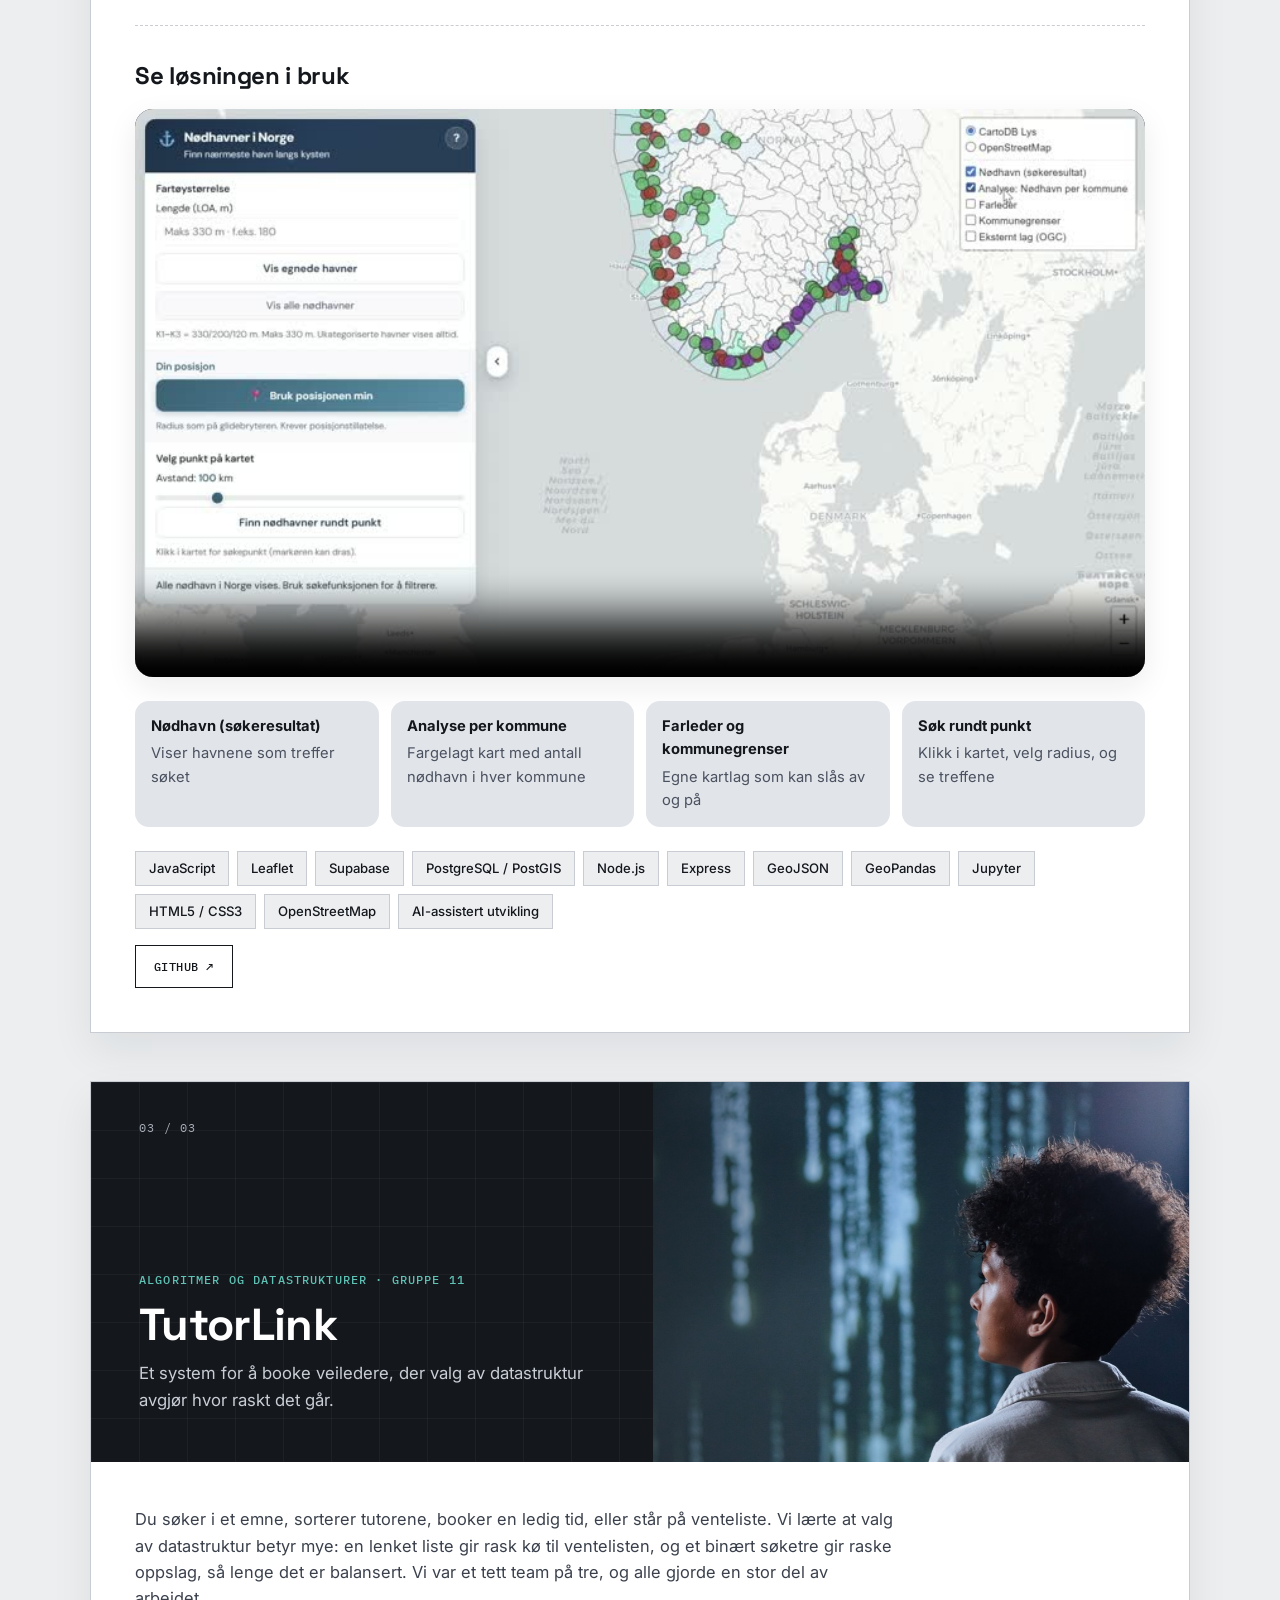
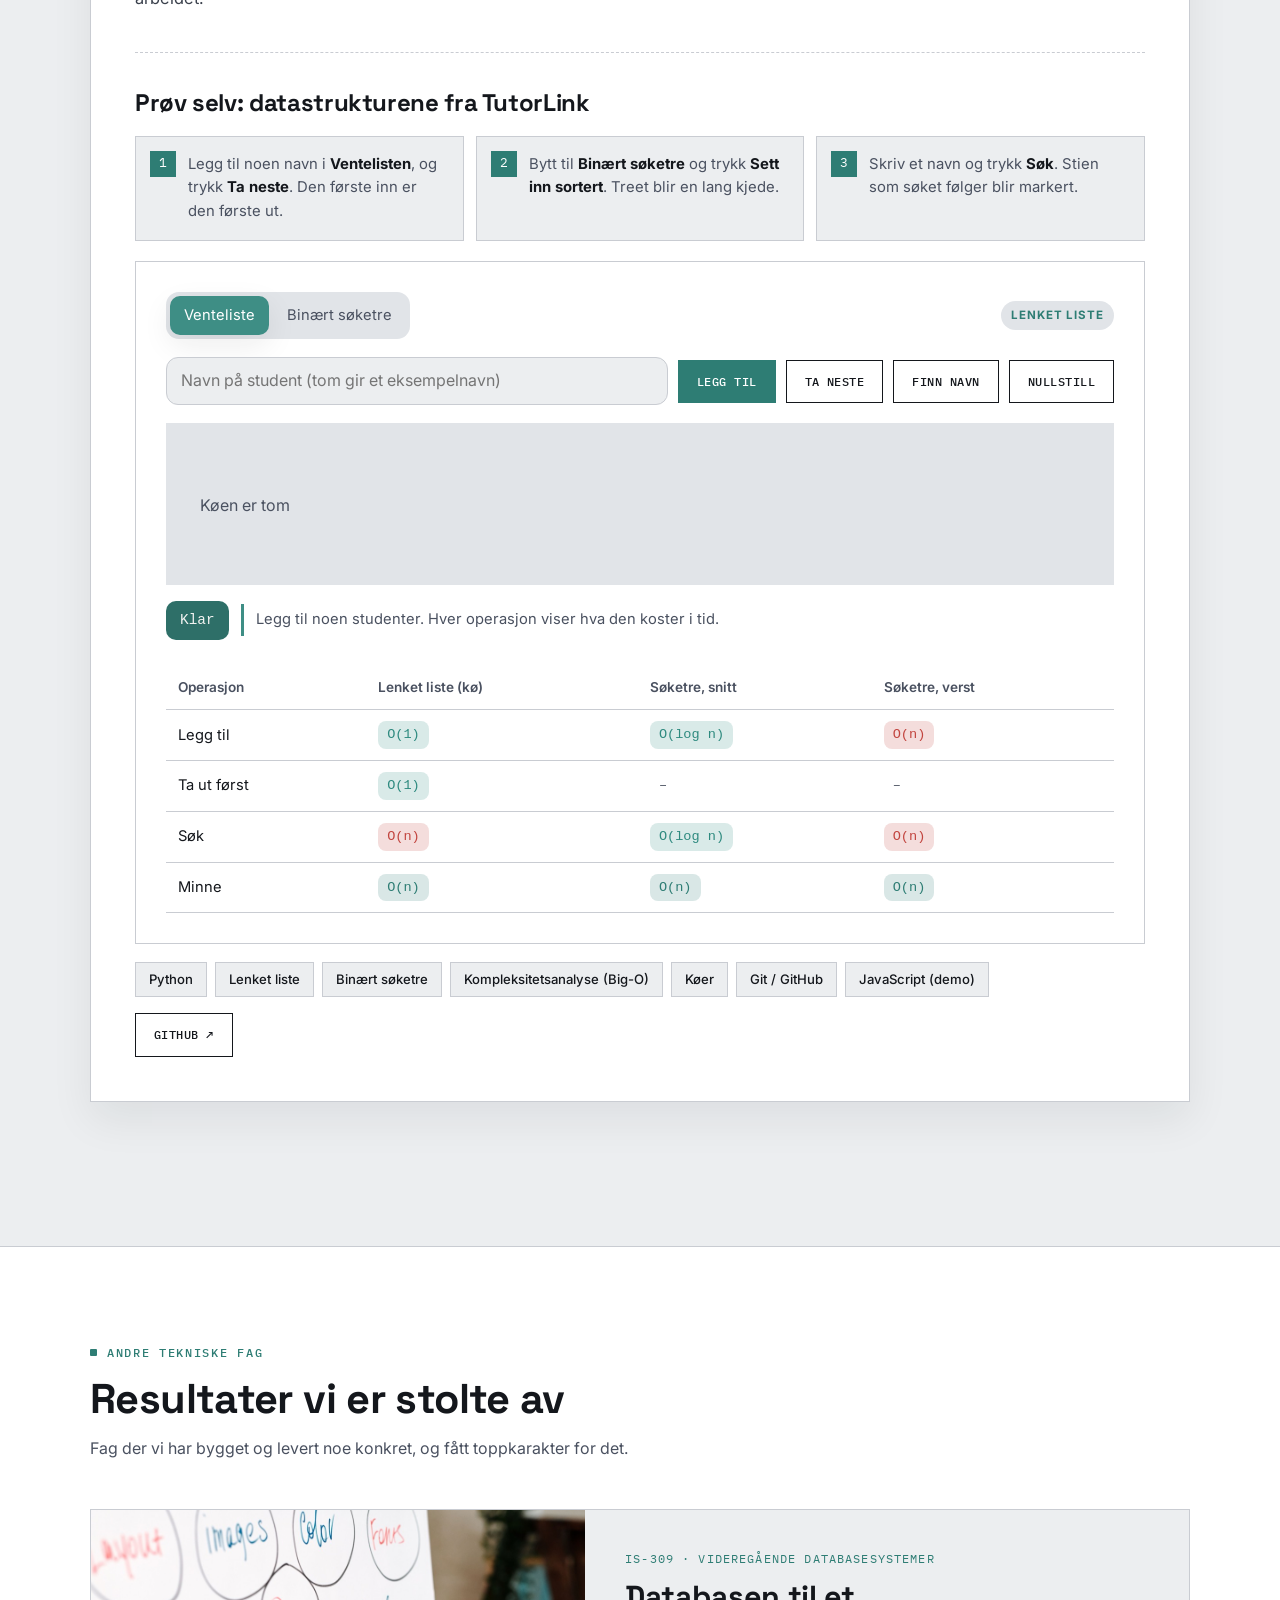
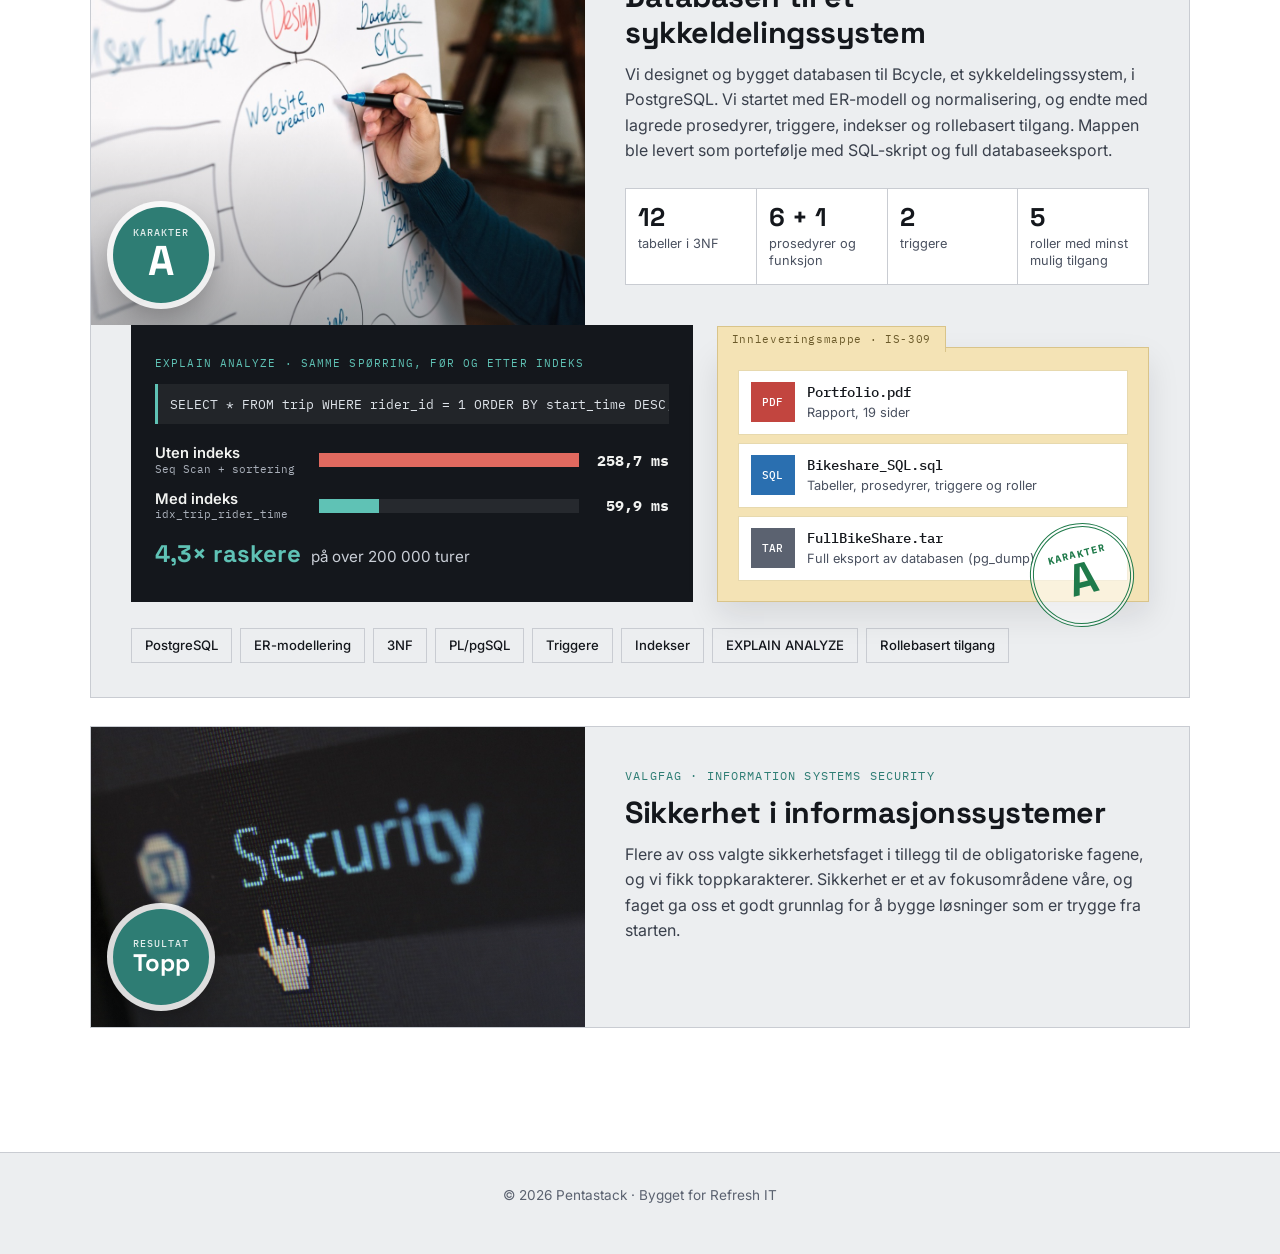
==== commit 99ada7d8: "Modernisert forside og ny prosjektside - Lysere forside med uskarpt gruppeselfie, større gruppebilde" ====
--- a/prosjekt.html
+++ b/prosjekt.html
@@ -4,11 +4,11 @@
 <meta charset="utf-8">
 <meta name="viewport" content="width=device-width, initial-scale=1">
 <title>Utvalgte prosjekter · Pentastack</title>
-<meta name="description" content="Pentastack sine prosjekter: Kartverket, Nødhavn og TutorLink, med demoer og lenker til GitHub.">
+<meta name="description" content="Pentastack sine prosjekter: Kartverket, Nødhavn og TutorLink, med demoer, lenker til GitHub og resultater fra andre tekniske fag.">
 <link rel="preconnect" href="https://fonts.googleapis.com">
 <link rel="preconnect" href="https://fonts.gstatic.com" crossorigin>
-<link href="https://fonts.googleapis.com/css2?family=DM+Sans:wght@400;500;600;700;800&display=swap" rel="stylesheet">
-<link href="https://fonts.googleapis.com/css2?family=IBM+Plex+Mono:wght@400;500&display=swap" rel="stylesheet">
+<link href="https://fonts.googleapis.com/css2?family=Space+Grotesk:wght@500;600;700&family=Inter:wght@400;500;600;700&family=IBM+Plex+Mono:wght@400;500&display=swap" rel="stylesheet">
+<link rel="icon" href="assets/Logo-Favi.png" type="image/png">
 <link rel="stylesheet" href="assets/prosjekt.css">
 </head>
 <body>
@@ -28,28 +28,61 @@
 </nav>
 
 <main class="page-top">
+
+<header class="pj-hero">
+  <div class="wrap">
+    <p class="eyebrow">Prosjekter</p>
+    <h1>Utvalgte prosjekter vi har bygget</h1>
+    <p class="pj-lede">Tre prosjekter med demoer du kan prøve selv, og fag der vi har levert til toppkarakter.</p>
+    <nav class="pj-index" aria-label="Hopp til prosjekt">
+      <a href="#kartverket"><span>01</span><b>Obstacle-rapportering</b><small>Kartverket · interaktiv demo</small></a>
+      <a href="#nodhavn"><span>02</span><b>Nødhavn i Norge</b><small>GIS og romlige spørringer · video</small></a>
+      <a href="#tutorlink"><span>03</span><b>TutorLink</b><small>Algoritmer og datastrukturer · demo</small></a>
+      <a href="#fag"><span>04</span><b>Andre tekniske fag</b><small>Resultater og karakterer</small></a>
+    </nav>
+  </div>
+</header>
+
 <section id="prosjekter">
   <div class="wrap">
-    <p class="eyebrow reveal">Prosjekter</p>
-    <h2 class="section-title reveal">Utvalgte prosjekter vi har bygget</h2>
-    <p class="section-intro reveal">Tre prosjekter vi har jobbet med, med forklaringer, video og demoer du kan prøve selv.</p>
-    
+
 <article class="proj reveal" id="kartverket">
-  <div class="wrap-inner">
-    <span class="meta">Semesterprosjekt · Kartverket</span>
-    <h2>Obstacle-rapportering for luftrommet</h2>
-    <p>Et webbasert system for å rapportere og validere hindringer i luftrommet, slik at flysikkerheten blir bedre. Piloter melder inn hindringer på kartet. Registerførere behandler dem, og administratorer styrer brukere og arkiv.</p>
-    <p>Hver hindring får en status: under behandling, godkjent eller avslått. Avslåtte hindringer flyttes til arkivet, og admin kan gjenopprette dem.</p>
-    <p>Jeg bidro mest på backend, og var Scrum master for gruppa.</p>
+  <div class="pj-cover">
+    <div class="pj-cover-text">
+      <span class="pj-num">01 / 03</span>
+      <span class="meta">Semesterprosjekt · Kartverket og Norsk Luftambulanse</span>
+      <h2>Obstacle-rapportering for luftrommet</h2>
+      <p>Piloter melder inn hindringer som kraner og kraftledninger, slik at flysikkerheten blir bedre.</p>
+      <span class="pj-award">Delt 1. plass av 23 grupper · EXPO 2025</span>
+    </div>
+    <figure class="pj-cover-img"><img src="assets/prosjekt/helikopter.jpg" alt="Luftambulansehelikopter sett nedenfra mot blå himmel" loading="lazy"></figure>
+  </div>
+  <div class="pj-body">
+    <div class="pj-cols">
+      <div>
+        <p>Et webbasert system for å rapportere og validere hindringer i luftrommet. Piloter melder inn hindringer på kartet. Registerførere behandler dem, og administratorer styrer brukere og arkiv.</p>
+        <p>Hver hindring får en status: under behandling, godkjent eller avslått. Avslåtte hindringer flyttes til arkivet, og admin kan gjenopprette dem.</p>
+      </div>
+      <ul class="pj-roles" aria-label="Roller i systemet">
+        <li><b>Pilot</b>Melder inn hindringer på kartet</li>
+        <li><b>Registerfører</b>Godkjenner eller avslår rapportene</li>
+        <li><b>Administrator</b>Styrer brukere og arkiv</li>
+      </ul>
+    </div>
     <div class="pills"><span class="pill-tech">C#</span><span class="pill-tech">ASP.NET Core MVC</span><span class="pill-tech">.NET 9</span><span class="pill-tech">Entity Framework Core</span><span class="pill-tech">MariaDB</span><span class="pill-tech">Docker</span><span class="pill-tech">Razor</span><span class="pill-tech">Bootstrap 5</span><span class="pill-tech">Leaflet</span><span class="pill-tech">JavaScript</span><span class="pill-tech">MSTest</span><span class="pill-tech">GitHub Actions</span></div>
     <div class="proj-links">
-      <a class="btn sm" href="https://github.com/JabirMAG/kartverket-obstacle" target="_blank" rel="noopener">GitHub →</a>
-      <a class="btn sm primary" href="#kartverket-demo">Prøv hindringsrapportering ↓</a>
-    </div>
-  
+      <a class="btn sm primary" href="#kartverket-demo">Prøv demoen ↓</a>
+      <a class="btn sm" href="https://github.com/JabirMAG/kartverket-obstacle" target="_blank" rel="noopener">GitHub ↗</a>
+    </div>
+
     <div class="demo-wrap" id="kartverket-demo">
-<h3 class="demo-title reveal" style="margin-top:56px">Slik rapporterer du en hindring</h3>
-    <p class="demo-lead reveal">Prøv selv som pilot: velg punkt eller linje, tegn på kartet, og fyll ut skjemaet. Kartet er en forenklet illustrasjon, og rapportene du sender inn lagres ikke noe sted.</p>
+      <h3 class="demo-title">Prøv selv: rapporter en hindring</h3>
+      <div class="pj-brief">
+        <div><span>Din rolle</span><b>Pilot</b><p>Du har sett en hindring fra lufta og vil melde den inn.</p></div>
+        <div><span>Slik gjør du</span><b>Tegn og send inn</b><p>Velg <em>Punkt</em> eller <em>Linje</em>, klikk i kartet og fyll ut skjemaet.</p></div>
+        <div><span>Hva skjer etterpå</span><b>Bytt rolle</b><p>Godkjenn eller avslå rapporten som registerfører, og se hvordan statusen endres.</p></div>
+      </div>
+      <p class="pj-note">Kartet er en forenklet illustrasjon av Agder-kysten. Ingenting du sender inn lagres.</p>
     <div class="kv reveal" id="kv">
       <ol class="kv-steps" aria-label="Fremdrift">
         <li data-step="1"><span>1</span>Velg verktøy</li>
@@ -73,8 +106,9 @@
             <span><i style="background:#ff9800"></i>Under behandling</span>
             <span><i style="background:#4caf50"></i>Godkjent</span>
             <span><i style="background:#ff6b00"></i>Din tegning</span>
+            <span><i style="background:#dc3545"></i>Avslått (arkivert)</span>
           </div>
-          <p class="kv-hint" id="kvHint">Velg Punkt eller Linje for å starte.</p>
+          <p class="kv-hint" id="kvHint"><b>Neste steg</b><span id="kvHintText">Velg Punkt eller Linje for å starte.</span></p>
         </div>
 
         <div class="kv-side">
@@ -105,7 +139,7 @@
           </div>
 
           <div class="kv-card">
-            <div class="kv-card-head"><b>Mine rapporter</b><small>Statusen oppdateres når en registerfører har behandlet rapporten.</small></div>
+            <div class="kv-card-head"><b>Mine rapporter</b><small>Når du har sendt inn, kan du bytte rolle og behandle rapporten som registerfører.</small></div>
             <ul class="kv-list" id="kvList"></ul>
           </div>
 
@@ -115,17 +149,24 @@
       </div>
     </div>
     </div>
-</div>
+  </div>
 </article>
 
-    
-<article class="proj reveal" id="nodhavn">
-  <span class="meta">Gruppeprosjekt · IS218</span>
-  <h2>Nødhavn i Norge</h2>
-  <p>Et webkart for beredskapsaktører som viser nødhavner langs kysten. Brukeren kan velge et punkt på kartet eller bruke egen posisjon, og få treff innenfor en valgt radius.</p>
-  <p>Søket gjøres med romlige spørringer i PostGIS, via Supabase. Vi jobbet også med romlig analyse i GeoPandas, og vi lærte mye om å bruke AI i utviklingen.</p>
-  <div class="demo-wrap">
-    <div class="video-frame">
+<article class="proj reveal flip" id="nodhavn">
+  <div class="pj-cover">
+    <div class="pj-cover-text">
+      <span class="pj-num">02 / 03</span>
+      <span class="meta">Gruppeprosjekt · IS218</span>
+      <h2>Nødhavn i Norge</h2>
+      <p>Et webkart som hjelper beredskapsaktører å finne nærmeste nødhavn langs kysten.</p>
+    </div>
+    <figure class="pj-cover-img"><img src="assets/prosjekt/nodhavn-bat.jpg" alt="Luftputebåt i fart på havet i skumringen" loading="lazy"></figure>
+  </div>
+  <div class="pj-body">
+    <p>Brukeren kan velge et punkt på kartet eller bruke egen posisjon, og få treff innenfor en valgt radius. Søket gjøres med romlige spørringer i PostGIS, via Supabase. Vi jobbet også med romlig analyse i GeoPandas, og vi lærte mye om å bruke AI i utviklingen.</p>
+    <div class="demo-wrap">
+      <h3 class="demo-title">Se løsningen i bruk</h3>
+      <div class="video-frame">
         <video controls playsinline preload="metadata" poster="assets/nodhavn-poster.jpg">
           <source src="assets/nodhavn-demo.mp4" type="video/mp4">
           Nettleseren din støtter ikke video.
@@ -137,23 +178,33 @@
         <li><b>Farleder og kommunegrenser</b>Egne kartlag som kan slås av og på</li>
         <li><b>Søk rundt punkt</b>Klikk i kartet, velg radius, og se treffene</li>
       </ul>
-  </div>
-  <div class="pills"><span class="pill-tech">JavaScript</span><span class="pill-tech">Leaflet</span><span class="pill-tech">Supabase</span><span class="pill-tech">PostgreSQL / PostGIS</span><span class="pill-tech">Node.js</span><span class="pill-tech">Express</span><span class="pill-tech">GeoJSON</span><span class="pill-tech">GeoPandas</span><span class="pill-tech">Jupyter</span><span class="pill-tech">HTML5 / CSS3</span><span class="pill-tech">OpenStreetMap</span><span class="pill-tech">AI-assistert utvikling</span></div>
-  <div class="proj-links">
-    <a class="btn sm" href="https://github.com/FanuelHab/Geografiske-informasjonssystem-og-AI-prosjekt" target="_blank" rel="noopener">GitHub →</a>
+    </div>
+    <div class="pills"><span class="pill-tech">JavaScript</span><span class="pill-tech">Leaflet</span><span class="pill-tech">Supabase</span><span class="pill-tech">PostgreSQL / PostGIS</span><span class="pill-tech">Node.js</span><span class="pill-tech">Express</span><span class="pill-tech">GeoJSON</span><span class="pill-tech">GeoPandas</span><span class="pill-tech">Jupyter</span><span class="pill-tech">HTML5 / CSS3</span><span class="pill-tech">OpenStreetMap</span><span class="pill-tech">AI-assistert utvikling</span></div>
+    <div class="proj-links">
+      <a class="btn sm" href="https://github.com/FanuelHab/Geografiske-informasjonssystem-og-AI-prosjekt" target="_blank" rel="noopener">GitHub ↗</a>
+    </div>
   </div>
 </article>
 
-    
 <article class="proj reveal" id="tutorlink">
-  <span class="meta">Algoritmer og datastrukturer · Gruppe 11</span>
-  <h2>TutorLink</h2>
-  <p>TutorLink er et system for å booke veiledere. Du søker i et emne, sorterer tutorene, booker en ledig tid, eller står på venteliste. Vi lærte at valg av datastruktur betyr mye: en lenket liste gir rask kø til ventelisten, og et binært søketre gir rask oppslag, så lenge det er balansert. Vi var et tett team på tre, og alle gjorde en stor del av arbeidet.</p>
-  
-  <div class="wrap">
-    <h3 class="demo-title reveal">Datastrukturer fra TutorLink</h3>
-    <p class="demo-lead reveal">En forenklet JavaScript-versjon av ventelisten og søketreet i prosjektet. Kjører i nettleseren din.</p>
-
+  <div class="pj-cover">
+    <div class="pj-cover-text">
+      <span class="pj-num">03 / 03</span>
+      <span class="meta">Algoritmer og datastrukturer · Gruppe 11</span>
+      <h2>TutorLink</h2>
+      <p>Et system for å booke veiledere, der valg av datastruktur avgjør hvor raskt det går.</p>
+    </div>
+    <figure class="pj-cover-img"><img src="assets/prosjekt/data-algoritmer.jpg" alt="Person som ser på en skjerm med fallende kode" loading="lazy"></figure>
+  </div>
+  <div class="pj-body">
+    <p>Du søker i et emne, sorterer tutorene, booker en ledig tid, eller står på venteliste. Vi lærte at valg av datastruktur betyr mye: en lenket liste gir rask kø til ventelisten, og et binært søketre gir raske oppslag, så lenge det er balansert. Vi var et tett team på tre, og alle gjorde en stor del av arbeidet.</p>
+    <div class="demo-wrap">
+      <h3 class="demo-title">Prøv selv: datastrukturene fra TutorLink</h3>
+      <ol class="pj-try">
+        <li>Legg til noen navn i <b>Ventelisten</b>, og trykk <b>Ta neste</b>. Den første inn er den første ut.</li>
+        <li>Bytt til <b>Binært søketre</b> og trykk <b>Sett inn sortert</b>. Treet blir en lang kjede.</li>
+        <li>Skriv et navn og trykk <b>Søk</b>. Stien som søket følger blir markert.</li>
+      </ol>
     <div class="demo-shell reveal">
       <div class="demo-head">
         <div class="seg" role="tablist" aria-label="Velg datastruktur">
@@ -211,13 +262,80 @@
         </table>
       </div>
     </div>
-  </div>
-
-  <div class="pills"><span class="pill-tech">Python</span><span class="pill-tech">Lenket liste</span><span class="pill-tech">Binært søketre</span><span class="pill-tech">Kompleksitetsanalyse (Big-O)</span><span class="pill-tech">Køer</span><span class="pill-tech">Git / GitHub</span><span class="pill-tech">JavaScript (demo)</span></div>
-  <div class="proj-links">
-    <a class="btn sm" href="https://github.com/erzamalici/algoritms-and-data-structures-gruppe-11" target="_blank" rel="noopener">GitHub →</a>
+    </div>
+    <div class="pills"><span class="pill-tech">Python</span><span class="pill-tech">Lenket liste</span><span class="pill-tech">Binært søketre</span><span class="pill-tech">Kompleksitetsanalyse (Big-O)</span><span class="pill-tech">Køer</span><span class="pill-tech">Git / GitHub</span><span class="pill-tech">JavaScript (demo)</span></div>
+    <div class="proj-links">
+      <a class="btn sm" href="https://github.com/erzamalici/algoritms-and-data-structures-gruppe-11" target="_blank" rel="noopener">GitHub ↗</a>
+    </div>
   </div>
 </article>
+  </div>
+</section>
+
+<section id="fag" class="fag">
+  <div class="wrap">
+    <p class="eyebrow">Andre tekniske fag</p>
+    <h2 class="section-title">Resultater vi er stolte av</h2>
+    <p class="section-intro">Fag der vi har bygget og levert noe konkret, og fått toppkarakter for det.</p>
+
+    <article class="fag-card reveal" id="database">
+      <figure class="fag-img">
+        <img src="assets/prosjekt/database-tavle.jpg" alt="Hånd som tegner en databasemodell på en tavle" loading="lazy">
+        <span class="grade-seal" aria-label="Karakter A"><small>Karakter</small>A</span>
+      </figure>
+      <div class="fag-body">
+        <span class="meta">IS-309 · Videregående databasesystemer</span>
+        <h3>Databasen til et sykkeldelingssystem</h3>
+        <p>Vi designet og bygget databasen til Bcycle, et sykkeldelingssystem, i PostgreSQL. Vi startet med ER-modell og normalisering, og endte med lagrede prosedyrer, triggere, indekser og rollebasert tilgang. Mappen ble levert som portefølje med SQL-skript og full databaseeksport.</p>
+        <dl class="fag-stats">
+          <div><dt>12</dt><dd>tabeller i 3NF</dd></div>
+          <div><dt>6 + 1</dt><dd>prosedyrer og funksjon</dd></div>
+          <div><dt>2</dt><dd>triggere</dd></div>
+          <div><dt>5</dt><dd>roller med minst mulig tilgang</dd></div>
+        </dl>
+      </div>
+
+      <div class="fag-extra">
+        <div class="perf" id="perf">
+          <span class="perf-label">EXPLAIN ANALYZE · samme spørring, før og etter indeks</span>
+          <code class="perf-sql">SELECT * FROM trip WHERE rider_id = 1 ORDER BY start_time DESC;</code>
+          <div class="perf-row">
+            <span>Uten indeks <small>Seq Scan + sortering</small></span>
+            <div class="perf-bar"><i class="slow" style="--w:100%"></i></div>
+            <b>258,7 ms</b>
+          </div>
+          <div class="perf-row">
+            <span>Med indeks <small>idx_trip_rider_time</small></span>
+            <div class="perf-bar"><i class="fast" style="--w:23.2%"></i></div>
+            <b>59,9 ms</b>
+          </div>
+          <p class="perf-result"><strong>4,3× raskere</strong> på over 200 000 turer</p>
+        </div>
+
+        <div class="folder" aria-label="Innleveringsmappen">
+          <div class="folder-tab">Innleveringsmappe · IS-309</div>
+          <ul class="folder-files">
+            <li><span class="ft pdf">PDF</span><b>Portfolio.pdf</b><small>Rapport, 19 sider</small></li>
+            <li><span class="ft sql">SQL</span><b>Bikeshare_SQL.sql</b><small>Tabeller, prosedyrer, triggere og roller</small></li>
+            <li><span class="ft tar">TAR</span><b>FullBikeShare.tar</b><small>Full eksport av databasen (pg_dump)</small></li>
+          </ul>
+          <div class="stamp" aria-hidden="true"><span>Karakter</span>A</div>
+        </div>
+      </div>
+      <div class="pills fag-pills"><span class="pill-tech">PostgreSQL</span><span class="pill-tech">ER-modellering</span><span class="pill-tech">3NF</span><span class="pill-tech">PL/pgSQL</span><span class="pill-tech">Triggere</span><span class="pill-tech">Indekser</span><span class="pill-tech">EXPLAIN ANALYZE</span><span class="pill-tech">Rollebasert tilgang</span></div>
+    </article>
+
+    <article class="fag-card fag-small reveal" id="sikkerhet">
+      <figure class="fag-img">
+        <img src="assets/prosjekt/sikkerhet.jpg" alt="Nærbilde av ordet Security på en skjerm" loading="lazy">
+        <span class="grade-seal" aria-label="Toppkarakter"><small>Resultat</small>Topp</span>
+      </figure>
+      <div class="fag-body">
+        <span class="meta">Valgfag · Information Systems Security</span>
+        <h3>Sikkerhet i informasjonssystemer</h3>
+        <p>Flere av oss valgte sikkerhetsfaget i tillegg til de obligatoriske fagene, og vi fikk toppkarakterer. Sikkerhet er et av fokusområdene våre, og faget ga oss et godt grunnlag for å bygge løsninger som er trygge fra starten.</p>
+      </div>
+    </article>
   </div>
 </section>
 
@@ -451,8 +569,8 @@
 (() => {
   // Hindringsrapportering (forenklet etter Kartverket-prosjektet: punkt/linje, skjema, statuser)
   const NS = 'http://www.w3.org/2000/svg';
-  const C = { 1: '#ff9800', 2: '#4caf50', draft: '#ff6b00' };
-  const STATUS_TEXT = { 1: 'Under behandling', 2: 'Godkjent' };
+  const C = { 1: '#ff9800', 2: '#4caf50', 3: '#dc3545', draft: '#ff6b00' };
+  const STATUS_TEXT = { 1: 'Under behandling', 2: 'Godkjent', 3: 'Avslått' };
   const SNAP = 14; // piksler, tilsvarer ca. 10 m i systemet
   const esc = (s) => String(s).replace(/[&<>"']/g, c => ({ '&': '&amp;', '<': '&lt;', '>': '&gt;', '"': '&quot;', "'": '&#39;' }[c]));
   const $ = (s) => document.querySelector(s);
@@ -569,6 +687,7 @@
   function drawMap() {
     layerSaved.innerHTML = '';
     saved.forEach(o => {
+      if (o.status === 3) return; // avslåtte ligger i arkivet, ikke på kartet
       const col = C[o.status];
       if (o.type === 'Point') {
         const c = el('circle', { cx: o.pts[0][0], cy: o.pts[0][1], r: 9, fill: o.name ? col : '#9e9e9e', stroke: '#fff', 'stroke-width': 3 });
@@ -602,7 +721,10 @@
     list.innerHTML = saved.map(o => `
       <li>
         <span><b>${o.name ? esc(o.name) : 'Uten navn (hurtiglagret)'}</b></span>
-        <span class="kv-badge" style="background:${C[o.status]}">${STATUS_TEXT[o.status]}</span>
+        <span class="kv-badge" style="background:${C[o.status]}">${STATUS_TEXT[o.status]}${o.status === 3 ? ' · arkivert' : ''}</span>
+        ${o.status === 1 ? `<div class="kv-review"><small>Som registerfører:</small>
+          <button type="button" class="kv-mini ok" data-act="approve" data-id="${o.id}">Godkjenn</button>
+          <button type="button" class="kv-mini no" data-act="reject" data-id="${o.id}">Avslå</button></div>` : ''}
       </li>`).join('');
   }
 
@@ -613,7 +735,7 @@
     $('#kvLog').prepend(li);
   };
 
-  function setHint(text) { $('#kvHint').textContent = text; }
+  function setHint(text) { $('#kvHintText').textContent = text; }
 
   function showForm(show) {
     $('#kvFormCard').hidden = !show;
@@ -713,9 +835,29 @@
     $('#kvForm').reset();
     showForm(false);
     setStep(4);
-    setHint('Rapporten vises på kartet med oransje farge. En registerfører skal behandle den før den blir godkjent.');
+    setHint('Rapporten ligger på kartet i oransje. Bytt rolle: under «Mine rapporter» kan du godkjenne eller avslå den som registerfører.');
     drawMap(); renderList();
   }
+
+  // Registerfører: godkjenn eller avslå en rapport
+  $('#kvList').addEventListener('click', (ev) => {
+    const b = ev.target.closest('[data-act]');
+    if (!b) return;
+    const o = saved.find(x => x.id === Number(b.dataset.id));
+    if (!o) return;
+    const label = o.name ? esc(o.name) : 'Hurtiglagret rapport';
+    if (b.dataset.act === 'approve') {
+      o.status = 2;
+      logEvent(`Registerfører godkjente <strong>${label}</strong>. Hindringen vises nå grønn på kartet.`);
+      setHint('Godkjent! Hindringen er nå grønn på kartet. Prøv gjerne å rapportere en til.');
+    } else {
+      o.status = 3;
+      logEvent(`Registerfører avslo <strong>${label}</strong>. Den er flyttet til arkivet, og admin kan gjenopprette den.`);
+      setHint('Avslått rapporter forsvinner fra kartet og havner i arkivet. Prøv å rapportere en ny hindring.');
+    }
+    setStep(1);
+    drawMap(); renderList();
+  });
 
   $('#kvForm').addEventListener('submit', (ev) => { ev.preventDefault(); save(1, false); });
   $('#kvQuick').addEventListener('click', () => save(1, true));
--- a/assets/prosjekt.css
+++ b/assets/prosjekt.css
@@ -682,3 +682,189 @@
   @media (max-width: 860px) { .nav-links { gap: 16px; overflow-x: auto; } }
   @media (max-width: 520px) { .nav-links { display: none; } }
   .page-top { padding-top: 96px; }
+
+/* =====================================================================
+   Prosjektsiden v2: mer kontrast, bilder og tydelige instruksjoner
+   ===================================================================== */
+:root, :root[data-theme="dark"], :root[data-theme="light"] {
+  --ink: #14171C; --muted: #4A5160; --line: #C9CCD2; --accent: #2E7D74; --accent-2: #5FC2B5;
+  --font-display: "Space Grotesk", "Inter", sans-serif; --font-body: "Inter", system-ui, sans-serif;
+}
+body { font-family: var(--font-body); color: var(--ink); }
+h1, h2, h3, .section-title, .demo-title { font-family: var(--font-display); letter-spacing: -.015em; }
+.eyebrow { font-family: var(--font-mono); font-weight: 500; font-size: 12px; color: var(--accent); display: flex; align-items: center; gap: 10px; }
+.eyebrow::before { content: ""; width: 7px; height: 7px; background: var(--accent); border-radius: 1px; }
+
+/* meny i glass, som forsiden */
+.nav { background: rgb(236 238 240 / .82); -webkit-backdrop-filter: saturate(1.4) blur(14px); backdrop-filter: saturate(1.4) blur(14px); }
+
+/* knapper: kantete og tydelige, som forsiden */
+.btn { border-radius: 0; font-family: var(--font-mono); font-size: 13px; font-weight: 500; letter-spacing: .04em; text-transform: uppercase; border: 1px solid var(--ink); background: transparent; color: var(--ink); }
+.btn.sm { border-radius: 0; font-size: 12px; padding: 11px 18px; }
+.btn:hover:not(:disabled) { background: var(--ink); color: #fff; box-shadow: none; }
+.btn.primary, .proj .btn.primary { background: var(--accent); border-color: var(--accent); color: #fff; }
+.btn.primary:hover:not(:disabled) { background: var(--ink); border-color: var(--ink); }
+.proj .btn.sm:not(.primary) { border-color: var(--ink); }
+
+/* ---- toppen av siden ---- */
+.page-top > section { border-top: 0; }
+.pj-hero { padding: 64px 0 56px; border-bottom: 1px solid var(--line);
+  background-image: repeating-linear-gradient(to right, rgb(20 23 28 / .05) 0 1px, transparent 1px 64px), repeating-linear-gradient(to bottom, rgb(20 23 28 / .05) 0 1px, transparent 1px 64px); }
+.pj-hero h1 { font-size: clamp(2.2rem, 5vw, 3.8rem); font-weight: 700; line-height: 1.04; max-width: 820px; margin: 4px 0 18px; }
+.pj-lede { font-size: 1.15rem; color: var(--muted); max-width: 600px; }
+.pj-index { display: grid; grid-template-columns: repeat(4, minmax(0, 1fr)); gap: 12px; margin-top: 44px; }
+.pj-index a { position: relative; display: flex; flex-direction: column; gap: 4px; padding: 18px 18px 20px; background: #fff; border: 1px solid var(--line); text-decoration: none; transition: border-color .2s, transform .2s, box-shadow .2s; }
+.pj-index a::after { content: "↓"; position: absolute; top: 14px; right: 16px; color: var(--accent); font-weight: 700; transition: transform .2s; }
+.pj-index a:hover { border-color: var(--accent); transform: translateY(-3px); box-shadow: 0 10px 24px rgb(20 23 28 / .08); }
+.pj-index a:hover::after { transform: translateY(3px); }
+.pj-index span { font-family: var(--font-mono); font-size: 12px; color: var(--accent); }
+.pj-index b { font-family: var(--font-display); font-size: 1.05rem; line-height: 1.25; }
+.pj-index small { color: var(--muted); font-size: .85rem; }
+
+#prosjekter { padding-top: 64px; }
+
+/* ---- prosjektkort med bildeforside ---- */
+.proj { padding: 0; border-radius: 0; overflow: hidden; border: 1px solid var(--line); box-shadow: 0 18px 40px rgb(20 23 28 / .07); margin-bottom: 48px; }
+.pj-cover { display: grid; grid-template-columns: minmax(0, 1.05fr) minmax(0, 1fr); min-height: 380px; background: var(--ink); color: #F2F3F1; }
+.proj.flip .pj-cover-text { order: 2; }
+.pj-cover-text { display: flex; flex-direction: column; justify-content: flex-end; gap: 12px; padding: clamp(28px, 4vw, 48px); position: relative;
+  background-image: repeating-linear-gradient(to right, rgb(255 255 255 / .04) 0 1px, transparent 1px 48px), repeating-linear-gradient(to bottom, rgb(255 255 255 / .04) 0 1px, transparent 1px 48px); }
+.pj-num { position: absolute; top: clamp(24px, 3vw, 36px); left: clamp(28px, 4vw, 48px); font-family: var(--font-mono); font-size: 12px; letter-spacing: .1em; color: #A9AFB9; }
+.proj .pj-cover-text .meta { color: var(--accent-2); font-family: var(--font-mono); font-weight: 500; font-size: 11.5px; letter-spacing: .1em; }
+.proj .pj-cover-text h2 { color: #fff; font-size: clamp(1.9rem, 3.6vw, 2.8rem); font-weight: 700; line-height: 1.05; margin: 0; }
+.proj .pj-cover-text p { color: #C9CED6; font-size: 1.05rem; margin: 0; max-width: 460px; }
+.pj-award { align-self: flex-start; margin-top: 6px; padding: 8px 12px; background: var(--accent-2); color: var(--ink); font-family: var(--font-mono); font-size: 12px; font-weight: 500; letter-spacing: .04em; }
+.pj-award::before { content: "★ "; }
+.pj-cover-img { position: relative; margin: 0; overflow: hidden; min-height: 280px; }
+.pj-cover-img img { position: absolute; inset: 0; width: 100%; height: 100%; object-fit: cover; transition: transform 1.2s cubic-bezier(.2,.7,.2,1); }
+.pj-cover-img::after { content: ""; position: absolute; inset: 0; background: linear-gradient(90deg, rgb(20 23 28 / .55), transparent 40%); }
+.proj.flip .pj-cover-img::after { background: linear-gradient(270deg, rgb(20 23 28 / .55), transparent 40%); }
+#kartverket .pj-cover-img img { object-position: center 62%; }
+#tutorlink .pj-cover-img img { object-position: 70% 35%; }
+.proj:hover .pj-cover-img img { transform: scale(1.04); }
+
+.pj-body { padding: clamp(24px, 4vw, 44px); }
+.proj .pj-body > p, .pj-cols p { color: #3A404C; font-size: 1.03rem; max-width: 760px; }
+.pj-cols { display: grid; grid-template-columns: minmax(0, 1.4fr) minmax(0, 1fr); gap: 32px; align-items: start; }
+.pj-roles { list-style: none; margin: 0; padding: 0; display: grid; gap: 8px; }
+.pj-roles li { padding: 12px 14px; background: var(--bg); border-left: 3px solid var(--accent); font-size: .92rem; color: var(--muted); }
+.pj-roles b { display: block; color: var(--ink); font-size: .98rem; }
+.pill-tech { border-radius: 0; background: var(--bg); border-color: var(--line); font-weight: 500; font-size: .82rem; }
+.proj .demo-wrap { margin: 40px 0 8px; padding-top: 36px; border-top: 1px dashed var(--line); }
+.proj .demo-title { font-size: 1.5rem; font-weight: 700; margin: 0 0 18px; }
+
+/* instruksjoner til demoene */
+.pj-brief { display: grid; grid-template-columns: repeat(3, minmax(0, 1fr)); gap: 0; border: 1px solid var(--ink); margin-bottom: 12px; counter-reset: b; }
+.pj-brief > div { padding: 18px 20px; position: relative; }
+.pj-brief > div + div { border-left: 1px solid var(--ink); }
+.pj-brief > div:first-child { background: var(--ink); color: #fff; }
+.pj-brief span { font-family: var(--font-mono); font-size: 11px; letter-spacing: .1em; text-transform: uppercase; color: var(--accent); }
+.pj-brief > div:first-child span { color: var(--accent-2); }
+.pj-brief b { display: block; font-family: var(--font-display); font-size: 1.2rem; margin: 4px 0 6px; }
+.pj-brief p { margin: 0; font-size: .93rem; color: var(--muted); max-width: none; }
+.pj-brief > div:first-child p { color: #C9CED6; }
+.pj-brief em { font-style: normal; font-weight: 600; color: var(--ink); }
+.pj-note { font-size: .88rem; color: var(--muted); margin: 0 0 18px; }
+.pj-try { list-style: none; counter-reset: t; margin: 0 0 20px; padding: 0; display: grid; grid-template-columns: repeat(3, minmax(0, 1fr)); gap: 12px; }
+.pj-try li { counter-increment: t; position: relative; padding: 16px 16px 16px 52px; background: var(--bg); border: 1px solid var(--line); font-size: .93rem; color: var(--muted); margin: 0; }
+.pj-try li::before { content: counter(t); position: absolute; left: 14px; top: 14px; width: 26px; height: 26px; display: grid; place-items: center; background: var(--accent); color: #fff; font-family: var(--font-mono); font-size: 13px; }
+.pj-try b { color: var(--ink); }
+
+/* hindringsdemo: tydeligere neste steg og registerfører-knapper */
+.kv { border-radius: 0; border-color: var(--line); }
+.kv-hint { display: flex; gap: 12px; align-items: baseline; padding: 14px 16px; background: var(--ink); color: #F2F3F1; border-left: 4px solid var(--accent-2); border-radius: 0; font-size: 1rem; }
+.kv-hint b { flex: 0 0 auto; font-family: var(--font-mono); font-size: 11px; font-weight: 500; letter-spacing: .1em; text-transform: uppercase; color: var(--accent-2); }
+.kv-list li { flex-wrap: wrap; }
+.kv-review { flex-basis: 100%; display: flex; flex-wrap: wrap; align-items: center; gap: 8px; padding-top: 8px; margin-top: 2px; border-top: 1px dashed #d5d9de; }
+.kv-review small { color: var(--kv-muted); font-size: .82rem; margin-right: auto; }
+.kv-mini { font: inherit; font-size: .85rem; font-weight: 700; padding: 6px 12px; border: 0; border-radius: 6px; cursor: pointer; color: #fff; transition: transform .15s, filter .15s; }
+.kv-mini:hover { transform: translateY(-1px); filter: brightness(1.08); }
+.kv-mini.ok { background: #00973d; }
+.kv-mini.no { background: #dc3545; }
+
+/* TutorLink-demoen i samme uttrykk */
+.demo-shell { border-radius: 0; box-shadow: none; border-color: var(--line); }
+.proj .stage { border-radius: 0; }
+
+/* ---- Andre tekniske fag ---- */
+.fag { background: #fff; border-top: 1px solid var(--line) !important; }
+.fag-card { display: grid; grid-template-columns: minmax(0, .9fr) minmax(0, 1.1fr); border: 1px solid var(--line); background: var(--bg); margin-bottom: 28px; }
+.fag-img { position: relative; margin: 0; min-height: 300px; overflow: hidden; }
+.fag-img img { position: absolute; inset: 0; width: 100%; height: 100%; object-fit: cover; }
+.fag-img::after { content: ""; position: absolute; inset: 0; background: linear-gradient(0deg, rgb(20 23 28 / .35), transparent 50%); }
+.grade-seal { position: absolute; z-index: 1; left: 22px; bottom: 22px; width: 96px; height: 96px; border-radius: 50%; display: grid; place-content: center; text-align: center;
+  background: var(--accent); color: #fff; font-family: var(--font-display); font-size: 2.6rem; font-weight: 700; line-height: 1; box-shadow: 0 0 0 6px rgb(255 255 255 / .85), 0 14px 30px rgb(0 0 0 / .3); }
+.grade-seal small { display: block; font-family: var(--font-mono); font-size: 10px; font-weight: 500; letter-spacing: .1em; text-transform: uppercase; margin-bottom: 2px; opacity: .85; }
+.fag-small .grade-seal { font-size: 1.5rem; }
+.fag-body { padding: clamp(24px, 3.5vw, 40px); display: flex; flex-direction: column; gap: 10px; }
+.fag-body .meta { font-family: var(--font-mono); font-size: 11.5px; letter-spacing: .1em; text-transform: uppercase; color: var(--accent); }
+.fag-body h3 { font-size: clamp(1.4rem, 2.6vw, 1.9rem); font-weight: 700; }
+.fag-body p { color: #3A404C; }
+.fag-stats { display: grid; grid-template-columns: repeat(4, minmax(0, 1fr)); gap: 1px; background: var(--line); border: 1px solid var(--line); margin: 14px 0 0; }
+.fag-stats div { background: #fff; padding: 14px 12px; }
+.fag-stats dt { font-family: var(--font-display); font-size: 1.6rem; font-weight: 700; color: var(--ink); line-height: 1.1; }
+.fag-stats dd { margin: 4px 0 0; font-size: .8rem; color: var(--muted); line-height: 1.35; }
+.fag-extra { grid-column: 1 / -1; display: grid; grid-template-columns: minmax(0, 1.3fr) minmax(0, 1fr); gap: 24px; padding: 0 clamp(24px, 3.5vw, 40px) 8px; }
+.fag-pills { grid-column: 1 / -1; padding: 0 clamp(24px, 3.5vw, 40px) 28px; }
+
+/* ytelse før og etter indeks */
+.perf { background: var(--ink); color: #F2F3F1; padding: 24px; }
+.perf-label { font-family: var(--font-mono); font-size: 11px; letter-spacing: .1em; text-transform: uppercase; color: var(--accent-2); }
+.perf-sql { display: block; margin: 10px 0 20px; padding: 10px 12px; background: rgb(255 255 255 / .06); border-left: 3px solid var(--accent-2); font-family: var(--font-mono); font-size: 12.5px; color: #DDE2E8; overflow-x: auto; white-space: nowrap; }
+.perf-row { display: grid; grid-template-columns: 150px minmax(0, 1fr) 76px; gap: 14px; align-items: center; margin-bottom: 14px; }
+.perf-row span { font-size: .92rem; font-weight: 600; line-height: 1.25; }
+.perf-row small { display: block; font-family: var(--font-mono); font-size: 10.5px; font-weight: 400; color: #A9AFB9; }
+.perf-row b { font-family: var(--font-mono); font-size: .95rem; text-align: right; }
+.perf-bar { height: 14px; background: rgb(255 255 255 / .08); }
+.perf-bar i { display: block; height: 100%; width: 0; transition: width 1.4s cubic-bezier(.2,.7,.2,1); }
+.perf-bar i.slow { background: #E0695F; }
+.perf-bar i.fast { background: var(--accent-2); transition-delay: .3s; }
+.fag-card.in .perf-bar i { width: var(--w); }
+.perf-result { margin: 6px 0 0; color: #C9CED6; font-size: .95rem; }
+.perf-result strong { color: var(--accent-2); font-family: var(--font-display); font-size: 1.5rem; margin-right: 6px; }
+
+/* innleveringsmappen med karakterstempel */
+.folder { position: relative; margin-top: 22px; background: #F4E3B5; border: 1px solid #D9C48A; padding: 22px 20px 20px; box-shadow: 0 14px 30px rgb(20 23 28 / .1); }
+.folder-tab { position: absolute; top: -22px; left: -1px; padding: 4px 14px; background: #F4E3B5; border: 1px solid #D9C48A; border-bottom: 0; font-family: var(--font-mono); font-size: 11px; letter-spacing: .06em; color: #6B5A2A; }
+.folder-files { list-style: none; margin: 0; padding: 0; display: grid; gap: 8px; }
+.folder-files li { display: grid; grid-template-columns: 44px minmax(0, 1fr); column-gap: 12px; align-items: center; padding: 10px 12px; background: #fff; border: 1px solid #E7D9AE; }
+.folder-files b { font-family: var(--font-mono); font-size: .88rem; font-weight: 500; word-break: break-all; }
+.folder-files small { grid-column: 2; color: var(--muted); font-size: .8rem; }
+.ft { grid-row: span 2; display: grid; place-items: center; height: 40px; font-family: var(--font-mono); font-size: 10.5px; font-weight: 500; color: #fff; }
+.ft.pdf { background: #C2453F; } .ft.sql { background: #2a6fb0; } .ft.tar { background: #5B6270; }
+.stamp { position: absolute; right: 14px; bottom: -26px; width: 104px; height: 104px; border: 4px double #1F7A4A; border-radius: 50%; display: grid; place-content: center; text-align: center;
+  color: #1F7A4A; font-family: var(--font-display); font-size: 2.8rem; font-weight: 700; line-height: .95; transform: rotate(-14deg); background: rgb(255 255 255 / .55); }
+.stamp span { display: block; font-family: var(--font-mono); font-size: 10px; letter-spacing: .14em; text-transform: uppercase; }
+.fag-card.in .stamp { animation: stamp .5s .6s cubic-bezier(.2,1.4,.4,1) backwards; }
+@keyframes stamp { from { opacity: 0; transform: rotate(-14deg) scale(2.2); } }
+
+/* scroll-reveal må også funke for fag-kortene */
+.fag-card.reveal.in { opacity: 1; transform: none; }
+
+@media (max-width: 860px) {
+  .pj-index { grid-template-columns: repeat(2, minmax(0, 1fr)); }
+  .pj-cover, .pj-cols, .fag-card, .fag-extra { grid-template-columns: minmax(0, 1fr); }
+  .proj.flip .pj-cover-text { order: 0; }
+  .pj-cover-img { order: -1; min-height: 240px; }
+  .pj-cover-img::after, .proj.flip .pj-cover-img::after { background: linear-gradient(0deg, rgb(20 23 28 / .6), transparent 45%); }
+  .pj-cover-text { padding-top: 56px; }
+  .pj-brief, .pj-try { grid-template-columns: minmax(0, 1fr); }
+  .pj-brief > div + div { border-left: 0; border-top: 1px solid var(--ink); }
+  .fag-stats { grid-template-columns: repeat(2, minmax(0, 1fr)); }
+  .fag-img { min-height: 220px; }
+  .fag-extra { padding-bottom: 36px; }
+}
+@media (max-width: 520px) {
+  .pj-hero { padding: 40px 0 36px; }
+  .pj-index { grid-template-columns: minmax(0, 1fr); }
+  .proj { padding: 0; }
+  .perf-row { grid-template-columns: minmax(0, 1fr) 70px; }
+  .perf-row .perf-bar { grid-column: 1 / -1; grid-row: 2; }
+}
+.pj-cover-text { padding-top: 84px; }
+.kv-hint span { color: #F2F3F1; }
+.perf-row b { white-space: nowrap; }
+@media (max-width: 520px) {
+  .stamp { width: 78px; height: 78px; font-size: 2rem; right: -6px; bottom: -34px; }
+  .folder { margin-bottom: 30px; }
+}
